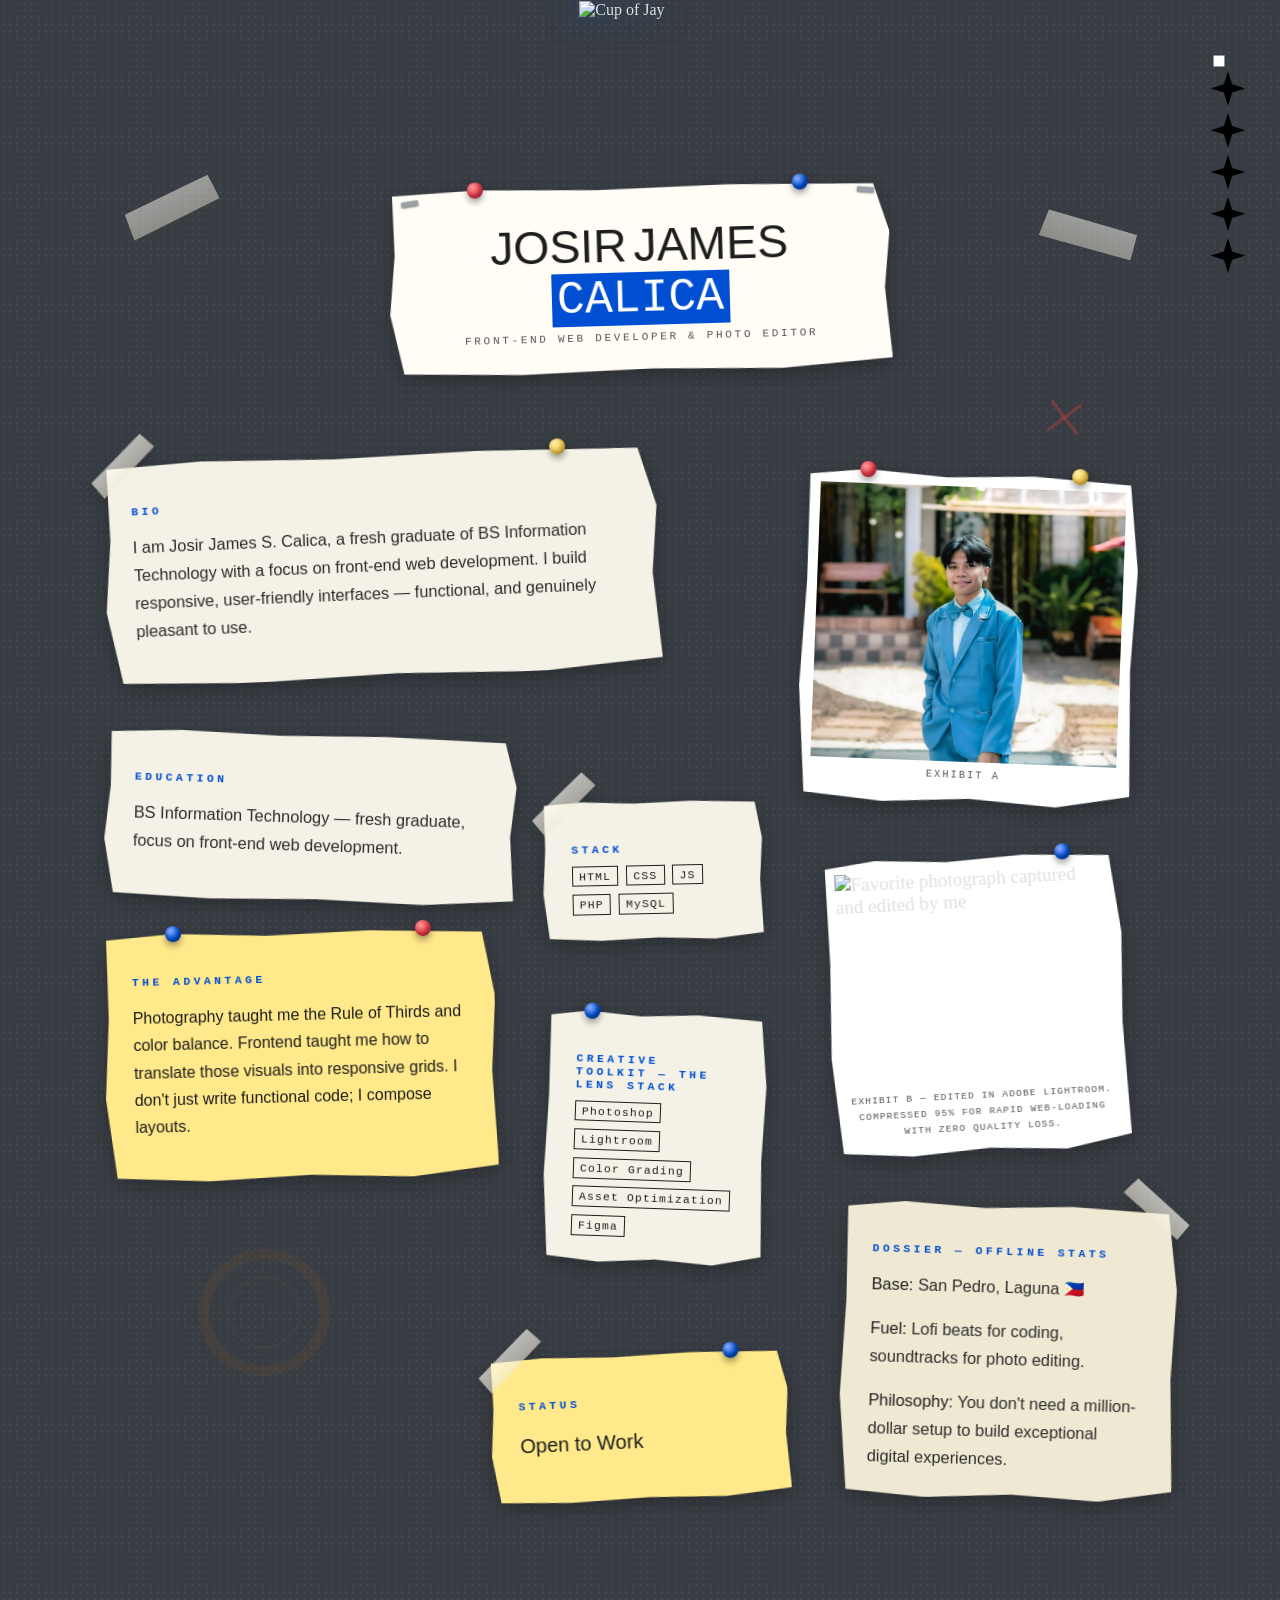
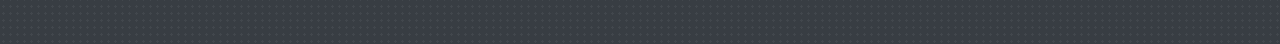
==== about.html @ cb7fe106 "Add About landing page with P44 flyer-wall design - New about.html: P44 bulletin board with torn-edg" ====
<!DOCTYPE html>
<html lang="en">
<head>
    <meta charset="UTF-8">
    <meta name="viewport" content="width=device-width, initial-scale=1.0">
    <meta name="description" content="About Josir James Calica - the developer and photo editor behind Cup of Jay">
    <title>About | Cup of Jay</title>
    <link rel="stylesheet" href="style.css">
    <link rel="stylesheet" href="about-page.css?v=37">
    <link rel="stylesheet" href="theme-toggle.css">
    <script>
        (function() {
            const theme = localStorage.getItem('theme') || 'dark-mode';
            document.documentElement.className = theme;
            // Flag JS availability so the pin-animation can hide flyers from
            // first paint (no flash of visible flyers before they animate).
            // Without JS this class is absent and flyers just show normally.
            document.documentElement.classList.add('p44-js');
        })();
    </script>
</head>

<body class="dark-mode">
    <!-- Mobile Navigation (outside hero so fixed positioning works correctly) -->
    <input type="checkbox" id="mobile-nav-toggle" class="mobile-nav__checkbox">

    <!-- Mobile nav frosted bar (shown on scroll) -->
    <div class="mobile-nav__bar"></div>
    
    <!-- Mobile Logo -->
    <div class="mobile-logo">
        <img class="logo-light" src="./logo/logo1v2.png" alt="Cup of Jay">
        <img class="logo-dark" src="./logo/logo1v1.png" alt="Cup of Jay">
    </div>

    <!-- Mobile Burger Menu -->
    <label for="mobile-nav-toggle" class="mobile-burger">
        <span></span>
        <span></span>
        <span></span>
    </label>

    <!-- Mobile Nav Backdrop -->
    <label for="mobile-nav-toggle" class="mobile-nav__backdrop"></label>

    <!-- Full-width blur strip under the scrolled navbar -->
    <div class="nav-blur-strip" aria-hidden="true"></div>

    <!-- Mobile Nav Drawer -->
    <nav class="mobile-nav__drawer" aria-label="Mobile navigation">
        <div class="mobile-nav__header">
            <img class="logo-light mobile-nav__header-logo" src="./logo/logo1v2.png" alt="Cup of Jay">
            <img class="logo-dark mobile-nav__header-logo" src="./logo/logo1v1.png" alt="Cup of Jay">
            <span class="mobile-nav__header-name">Cup of Jay</span>
        </div>
        <ul class="mobile-nav__list">
            <!-- Rendered by js/nav.js from the single PAGES source -->
        </ul>
    </nav>

    <!-- Desktop Navigation (outside hero so fixed positioning works correctly) -->
    <nav class="nav" aria-label="Main navigation">
        <!-- Logo floats above the nav, centered, out of flow -->
        <div class="nav__logo-item">
            <img class="nav__logo-image logo-light" src="./logo/logo1v2.png" alt="Cup of Jay">
            <img class="nav__logo-image logo-dark" src="./logo/logo1v1.png" alt="Cup of Jay">
        </div>
        <ul class="nav__main-list">
            <!-- Rendered by js/nav.js from the single PAGES source -->
        </ul>
    </nav>

    <!-- Theme toggle — standalone, always visible -->
    <div class="nav__toggle-item">
        <div class="theme-toggle theme-toggle--nav">
            <label class="switch" for="theme-checkbox" aria-label="Toggle theme">
                <input type="checkbox" id="theme-checkbox" class="theme-toggle__input">
                <span class="slider">
                    <span class="stars">
                        <svg class="star" viewBox="0 0 24 24"><path d="M12 0L14.59 8.41L23 11L14.59 13.59L12 22L9.41 13.59L1 11L9.41 8.41L12 0Z"/></svg>
                        <svg class="star" viewBox="0 0 24 24"><path d="M12 0L14.59 8.41L23 11L14.59 13.59L12 22L9.41 13.59L1 11L9.41 8.41L12 0Z"/></svg>
                        <svg class="star" viewBox="0 0 24 24"><path d="M12 0L14.59 8.41L23 11L14.59 13.59L12 22L9.41 13.59L1 11L9.41 8.41L12 0Z"/></svg>
                        <svg class="star" viewBox="0 0 24 24"><path d="M12 0L14.59 8.41L23 11L14.59 13.59L12 22L9.41 13.59L1 11L9.41 8.41L12 0Z"/></svg>
                        <svg class="star" viewBox="0 0 24 24"><path d="M12 0L14.59 8.41L23 11L14.59 13.59L12 22L9.41 13.59L1 11L9.41 8.41L12 0Z"/></svg>
                    </span>
                    <span class="moons-hole">
                        <span class="moon-hole"></span>
                        <span class="moon-hole"></span>
                        <span class="moon-hole"></span>
                    </span>
                    <span class="black-clouds">
                        <span class="black-cloud"></span>
                        <span class="black-cloud"></span>
                        <span class="black-cloud"></span>
                    </span>
                    <span class="clouds">
                        <span class="cloud"></span>
                        <span class="cloud"></span>
                        <span class="cloud"></span>
                        <span class="cloud"></span>
                        <span class="cloud"></span>
                        <span class="cloud"></span>
                        <span class="cloud"></span>
                    </span>
                </span>
            </label>
        </div>
    </div>

    <!-- ═══ About page — P44 "Flyer Wall": torn-edge flyers stapled at angles
         on a bulletin board wall ═══ -->
    <main class="about-page">
        <div class="about-wall">
            <!-- board decorations (behind the flyers) -->
            <span class="wall-accent coffee-ring" aria-hidden="true"></span>
            <span class="wall-accent wall-tape wall-tape--a" aria-hidden="true"></span>
            <span class="wall-accent wall-tape wall-tape--b" aria-hidden="true"></span>
            <span class="wall-accent wall-tape wall-tape--c" aria-hidden="true"></span>
            <span class="wall-accent wall-stitch wall-stitch--a" aria-hidden="true"></span>
            <span class="wall-accent wall-stitch wall-stitch--b" aria-hidden="true"></span>
            <div class="p44-flyer p44-flyer--hed">
                <span class="p44-pin p44-pin--tl" aria-hidden="true"></span>
                <span class="p44-pin p44-pin--tr p44-pin--blue" aria-hidden="true"></span>
                <span class="p44-staple p44-staple--l"></span><span class="p44-staple p44-staple--r"></span>
                <div>
                    <span class="w w1">JOSIR</span> <span class="w w2">JAMES</span> <span class="w w3">CALICA</span>
                </div>
                <div class="sub">Front-End Web Developer &amp; Photo Editor</div>
            </div>

            <div class="p44-flyer p44-flyer--bio">
                <span class="p44-tape p44-tape--tl" aria-hidden="true"></span>
                <span class="p44-pin p44-pin--tr p44-pin--yellow" aria-hidden="true"></span>
                <h4>Bio</h4>
                <p>I am Josir James S. Calica, a fresh graduate of BS Information Technology with a focus on front-end web development. I build responsive, user-friendly interfaces — functional, and genuinely pleasant to use.</p>
            </div>

            <figure class="p44-flyer p44-flyer--photo">
                <span class="p44-pin p44-pin--tl" aria-hidden="true"></span>
                <span class="p44-pin p44-pin--tr p44-pin--yellow" aria-hidden="true"></span>
                <img src="./assets/profile_photo/profile-920.jpg" alt="Pinned portrait" loading="lazy">
                <figcaption>Exhibit A</figcaption>
            </figure>

            <figure class="p44-flyer p44-flyer--photo p44-flyer--photo-b">
                <span class="p44-pin p44-pin--tr p44-pin--blue" aria-hidden="true"></span>
                <img src="https://picsum.photos/seed/exhibit-b/600/460" alt="Favorite photograph captured and edited by me" loading="lazy">
                <figcaption>Exhibit B — Edited in Adobe Lightroom. Compressed 95% for rapid web-loading with zero quality loss.</figcaption>
            </figure>

            <div class="p44-flyer p44-flyer--edu">
                <h4>Education</h4>
                <p>BS Information Technology — fresh graduate, focus on front-end web development.</p>
            </div>

            <div class="p44-flyer p44-flyer--stack">
                <span class="p44-tape p44-tape--tl" aria-hidden="true"></span>
                <h4>Stack</h4>
                <div class="tags"><span>HTML</span><span>CSS</span><span>JS</span><span>PHP</span><span>MySQL</span></div>
            </div>

            <div class="p44-flyer p44-flyer--kit">
                <span class="p44-pin p44-pin--tl p44-pin--blue" aria-hidden="true"></span>
                <h4>Creative Toolkit — The Lens Stack</h4>
                <div class="tags"><span>Photoshop</span><span>Lightroom</span><span>Color Grading</span><span>Asset Optimization</span><span>Figma</span></div>
            </div>

            <div class="p44-flyer p44-flyer--advantage">
                <span class="p44-pin p44-pin--tl p44-pin--blue" aria-hidden="true"></span>
                <span class="p44-pin p44-pin--tr" aria-hidden="true"></span>
                <h4>The Advantage</h4>
                <p>Photography taught me the Rule of Thirds and color balance. Frontend taught me how to translate those visuals into responsive grids. I don't just write functional code; I compose layouts.</p>
            </div>

            <div class="p44-flyer p44-flyer--dossier">
                <span class="p44-tape p44-tape--tr" aria-hidden="true"></span>
                <h4>Dossier — Offline Stats</h4>
                <p class="p44-dossier__row"><b>Base:</b> San Pedro, Laguna 🇵🇭</p>
                <p class="p44-dossier__row"><b>Fuel:</b> Lofi beats for coding, soundtracks for photo editing.</p>
                <p class="p44-dossier__row"><b>Philosophy:</b> You don't need a million-dollar setup to build exceptional digital experiences.</p>
            </div>

            <div class="p44-flyer p44-flyer--status">
                <span class="p44-tape p44-tape--tl" aria-hidden="true"></span>
                <span class="p44-pin p44-pin--tr p44-pin--blue" aria-hidden="true"></span>
                <h4>Status</h4>
                <p>Open to Work</p>
            </div>
        </div>
    </main>

    <script>
        // Pinned-up entrance: stamp each flyer with a stagger index and start
        // the swing-in animation shortly after load. Double-click the wall to
        // replay. Runs after the wall markup (this tag is below it).
        (function() {
            var fired = false;
            function pin() {
                if (fired) return;
                fired = true;
                var wall = document.querySelector('.about-wall');
                if (!wall) return;
                wall.querySelectorAll('.p44-flyer').forEach(function(f, i) {
                    f.style.setProperty('--pin-i', i);
                });
                wall.classList.add('pinned');
            }
            window.__replayPin = function() {
                var wall = document.querySelector('.about-wall');
                if (!wall) return;
                wall.classList.remove('pinned');
                fired = false;
                void wall.offsetWidth; // force reflow so the animation restarts
                pin();
            };
            window.addEventListener('dblclick', function(ev) {
                if (ev.target.closest('.about-wall')) window.__replayPin();
            });
            // Small beat so the empty board reads before flyers swing in.
            // Flyers are pre-hidden via html.p44-js, so there is no flash.
            setTimeout(pin, 350);
        })();
    </script>

    <script type="module" src="main.js?v=10"></script>
    <script src="lib/libgif.js"></script>
    <script src="lib/web-pet-engine.js"></script>
</body>
</html>
---- style.css ----
/* ===== FONT DEFINITIONS ===== */
html {
    overflow-x: hidden;
}
@font-face {
    font-family: 'HeroFont';
    src: url('./assets/fonts/OrchisPrima-Light.otf');
}

@font-face {
    font-family: 'NavBarFont';
    src: url('./assets/fonts/OrchisPrima-Demi.otf');
}

@font-face {
    font-family: 'CardHeaderFont';
    src: url('./assets/fonts/OrchisPrima-Bold.otf');
}

@font-face {
    font-family: 'CardBodyFont';
    src: url('./assets/fonts/OrchisPrima-Bold.otf');
}

@font-face {
    font-family: 'ProjectCardTitleFont';
    src: url('./assets/fonts/OrchisPrima-Demi.otf');
}

@font-face {
    font-family: 'ProjectCardDescriptionFont';
    src: url('./assets/fonts/OrchisPrima-Demi.otf');
}

@font-face {
    font-family: 'ProjectCardEyeBrowFont';
    src: url('./assets/fonts/OrchisPrima-Demi.otf');
}

@font-face {
    font-family: 'ProjectCardTagsFont';
    src: url('./assets/fonts/OrchisPrima-Demi.otf');
}

@font-face {
    font-family: 'Chivo Mono Semi Bold';
    font-style: normal;
    font-weight: normal;
    src: local('Chivo Mono Semi Bold'), url('./assets/fonts/ChivoMono[wght].woff') format('woff');
    }

/* ===== CORE CSS VARIABLES - SINGLE SOURCE OF TRUTH, EASY TO UPDATE ===== */
:root {
    /* Navbar variables - separated for independent customization */
    --nav-top-spacing: 0.6rem;
    --mobile-logo-top-spacing: 1.5rem; /* Mobile logo top position (separate from desktop) */
    --nav-logo-size: 8rem;
    --nav-item-gap: 3.5rem;
    --nav-font-size: 1.45rem;
    
    /* Brand colors */
    --brand-primary: #22cdda;
    --brand-primary-dark: #004fd2;
    --accent-glow: rgba(34, 205, 218, 0.6);
    
    /* Theme colors */
    --dark-bg-primary: #242424;
    --light-bg-primary: #ffffff;
    --background-secondary: #f1f1f1;
    --dark-background-secondary: #1a1a1a;
    --dark-text-primary: #e0e0e0;
    --light-text-primary: #222222;
    --border-color: #e0e0e0;
    --chip-bg: #e0e0e0;
    --chip-text: #222222;
    
    /* Spacing system */
    --spacing-xs: 0.5rem;
    --spacing-sm: 1rem;
    --spacing-md: 1.5rem;
    --spacing-lg: 2rem;
    --spacing-xl: 3rem;
    
    /* Transitions */
    --transition-normal: 0.35s ease;
    --transition-slow: 0.45s cubic-bezier(0.23, 1, 0.32, 1);

    /* Typewriter cursor color */
    --typewriter-cursor-color: rgba(255, 255, 255, 0.75);
}

/* ===== MOBILE NAVIGATION BASE STYLES ===== */
.mobile-nav__checkbox { display: none; }

/* Centered mobile logo - uses CSS variables for easy scaling, smaller dedicated size */
.mobile-logo {
    display: none;
    position: fixed;
    top: var(--mobile-logo-top-spacing);
    left: 50%;
    transform: translateX(-50%);
    z-index: 9988;
    cursor: pointer;
    width: 2.8rem;
    height: 2.8rem;
    border-radius: 50%;
    object-fit: cover;
    box-shadow: none;
    transition: all 0.3s cubic-bezier(0.4, 0, 0.2, 1);
}

/* Logo stays visible but behind drawer/backdrop when nav is open - z-index 100 ensures it's below all nav elements */
/* Only apply container shadow to mobile logo in dark mode */
body:not(.light-mode) .mobile-logo {
    box-shadow: 0 4px 20px rgba(0,0,0,0.3);
}
/* Force NO container shadow in light mode - absolute guarantee */
body.light-mode .mobile-logo {
    box-shadow: none !important;
}

.mobile-logo img {
    width: 100%;
    height: 100%;
    object-fit: cover;
    border-radius: 50%;
    filter: drop-shadow(0 2px 10px rgba(0,0,0,0.5)) drop-shadow(0 0 12px rgba(0, 79, 210, 0.55)); /* More prominent permanent glow matching desktop */
    transition: all 0.3s cubic-bezier(0.4, 0, 0.2, 1);
}

/* Mobile logo default: no glow */
.mobile-logo img {
    filter: none;
}
/* ONLY apply the permanent glow to mobile logo in dark mode */
body:not(.light-mode) .mobile-logo img {
    filter: drop-shadow(0 2px 10px rgba(0,0,0,0.5)) drop-shadow(0 0 12px rgba(0, 79, 210, 0.55)); /* More prominent permanent glow matching desktop */
}
/* Force NO glow from mobile logo in light mode - absolute guarantee */
body.light-mode .mobile-logo img {
    filter: none !important;
}


.mobile-logo:hover img {
    filter: drop-shadow(0 2px 10px rgba(0,0,0,0.5)) drop-shadow(0 0 40px rgba(0, 79, 210, 0.9)) drop-shadow(0 0 60px rgba(34, 205, 218, 0.5)); /* Enhanced animated glow that gets much bigger on hover */
    transform: scale(1.08);
}

/* ── FINAL FIXED Theme-based logo swap - matches your requirements */
/* logo-dark (dark-colored logo) → visible in DARK mode (correct per your request) */
/* logo-light (light-colored logo) → visible in LIGHT mode (correct per your request) */
/* Default (dark mode): show dark-colored logo (logo-dark) which works on dark backgrounds */
body:not(.light-mode) .logo-dark { display: block; }
body:not(.light-mode) .logo-light  { display: none; }

/* Light mode: show light-colored logo (logo-light) which works on light backgrounds */
body.light-mode .logo-light { display: block; }
body.light-mode .logo-dark  { display: none; }

/* ===== EXACT IMPLEMENTATION OF CODEPEN LJWBVO: ELASTIC BURGER MENU ===== */
.mobile-burger {
    position: fixed;
    top: calc(var(--mobile-logo-top-spacing, 1.5rem) + 0.8rem);
    left: 2rem;
    width: 1.8rem;
    height: 1.4rem;
    cursor: pointer;
    z-index: 10000;
    display: none;
    display: flex;
    align-items: center;
    justify-content: space-between;
    flex-direction: column;
    padding: 0;
}

/* Burger lines - exact codepen styling, scaled to our small size */
.mobile-burger span {
    display: block;
    width: 100%;
    height: 2.5px;
    border-radius: 3px;
    background: #e6e6e6;
    transition: all 0.4s cubic-bezier(0.77, 0.2, 0.05, 1.0); /* Codepen's smooth easing */
    transform-origin: left center; /* Critical for the codepen's signature rotation */
}

body.light-mode .mobile-burger span {
    background: #222222;
}

/* Codepen's iconic elastic X transformation - exactly from LJWBVO */
.mobile-nav__checkbox:checked ~ .mobile-burger span:first-child {
    transform: rotate(45deg);
}

.mobile-nav__checkbox:checked ~ .mobile-burger span:nth-child(2) {
    width: 0%;
    opacity: 0;
}

.mobile-nav__checkbox:checked ~ .mobile-burger span:last-child {
    transform: rotate(-45deg);
}

/* Accessibility: Respect user's reduced motion preference */
@media (prefers-reduced-motion: reduce) {
    .mobile-burger span {
        transition: none;
    }
}

/* Show burger on screens below 1050px + compact nav for tablets */
@media (max-width: 1049px) {
    .mobile-burger {
        display: flex !important;
    }
    
    /* Compact desktop nav for tablet view (768px-1049px) - still uses desktop nav but scaled down */
    .nav__main-list {
        gap: calc(var(--nav-item-gap) * 0.75); /* Reduce gap between items by 25% */
    }
    
    .nav__list-item a {
        font-size: calc(var(--nav-font-size) * 0.85); /* Scale down font size by 15% */
    }
    
    .nav__logo-image {
        width: calc(var(--nav-logo-size) * 0.85); /* Scale down logo by 15% */
        height: calc(var(--nav-logo-size) * 0.85);
    }
    
    .theme-toggle {
        transform: scale(0.85); /* Scale down theme toggle to match */
    }
}

/* ── Scroll blur strip: blurs EVERYTHING passing under the scrolled navbar ──
   Sits between page content (pets 5000, sections) and the nav chrome
   (nav 6000 / mobile bar 9980), so the whole top zone frosts over when
   scrolled — including the gaps around the navbar's rounded pill. */
.nav-blur-strip {
    position: fixed;
    top: 0;
    left: 0;
    right: 0;
    /* Matches the desktop nav's scrolled height by default */
    height: calc(var(--nav-top-spacing) + 7rem);
    backdrop-filter: blur(16px);
    -webkit-backdrop-filter: blur(16px);
    background: transparent;
    pointer-events: none;
    z-index: 5500;
    opacity: 0;
    visibility: hidden;
    transition: opacity 0.7s cubic-bezier(0.23, 1, 0.32, 1), visibility 0.7s;
}

body.nav-scrolled .nav-blur-strip {
    opacity: 1;
    visibility: visible;
}

/* Mobile: match the mobile bar's height and slot below it (9980) */
@media (max-width: 1049px) {
    .nav-blur-strip {
        height: calc(var(--mobile-logo-top-spacing) + 3.5rem + 1rem);
        z-index: 9700;
    }
}

/* ── Mobile nav frosted bar (scrolled state) ── */
.mobile-nav__bar {
    display: none;
    position: fixed;
    top: 0;
    left: 0;
    right: 0;
    height: calc(var(--mobile-logo-top-spacing) + 3.5rem + 1rem);
    background: transparent;
    backdrop-filter: none;
    -webkit-backdrop-filter: none;
    border-bottom: 1px solid transparent;
    z-index: 9980;
    pointer-events: none;
    transition: background 0.7s cubic-bezier(0.23, 1, 0.32, 1),
                border-color 0.7s cubic-bezier(0.23, 1, 0.32, 1),
                box-shadow 0.7s cubic-bezier(0.23, 1, 0.32, 1),
                border-radius 0.7s cubic-bezier(0.23, 1, 0.32, 1);
}

.mobile-nav__bar--scrolled {
    background: rgba(26, 28, 30, 0.85);
    backdrop-filter: blur(20px);
    -webkit-backdrop-filter: blur(20px);
    border-bottom-color: rgba(255, 255, 255, 0.06);
    box-shadow: 0 4px 24px rgba(0, 0, 0, 0.3);
    border-bottom-left-radius: 1.5rem;
    border-bottom-right-radius: 1.5rem;
}

body.light-mode .mobile-nav__bar--scrolled {
    background: rgba(249, 246, 238, 0.9);
    border-bottom-color: rgba(0, 0, 0, 0.06);
    box-shadow: 0 4px 24px rgba(0, 0, 0, 0.08);
}

@media (max-width: 1049px) {
    .mobile-nav__bar { display: block; }
}

@media (min-width: 1050px) {
    .mobile-nav__bar { display: none !important; }
}

/* ── Backdrop ── */
.mobile-nav__backdrop {
    display: none;
    position: fixed;
    inset: 0;
    background: rgba(0,0,0,0.5);
    z-index: 9990;
    opacity: 0;
    transition: opacity 0.35s ease;
    backdrop-filter: blur(2px);
    cursor: pointer;
}

.mobile-nav__checkbox:checked ~ .mobile-nav__backdrop {
    display: block;
    opacity: 1;
}

/* ── Slide-out drawer ── */
.mobile-nav__drawer {
    position: fixed;
    top: 0;
    left: 0;
    width: 65vw;
    max-width: 240px;
    height: 100vh;
    background: rgba(18, 18, 24, 0.92);
    backdrop-filter: blur(24px);
    -webkit-backdrop-filter: blur(24px);
    z-index: 9995;
    transform: translateX(-100%);
    transition: transform 0.45s cubic-bezier(0.23, 1, 0.32, 1);
    overflow-y: auto;
    box-shadow: 8px 0 48px rgba(0,0,0,0.6);
    border-right: 1px solid rgba(255,255,255,0.06);
    border-top-right-radius: 2rem;
    border-bottom-right-radius: 2rem;
    display: flex;
    flex-direction: column;
    padding-top: 0;
    /* Subtle brand accent at the top edge */
    background-image: linear-gradient(to bottom, rgba(0,79,210,0.08) 0%, transparent 30%);
}

.mobile-nav__checkbox:checked ~ .mobile-nav__drawer {
    transform: translateX(0);
}

/* Drawer header — logo + site name */
.mobile-nav__header {
    display: flex;
    align-items: center;
    gap: 0.75rem;
    padding: 1.6rem 1.4rem 1.2rem 3.5rem;
    border-bottom: 1px solid rgba(255,255,255,0.07);
    flex-shrink: 0;
}

.mobile-nav__header-logo {
    width: 2.8rem;
    height: 2.8rem;
    object-fit: contain;
    filter: drop-shadow(0 2px 6px rgba(0,0,0,0.4));
    flex-shrink: 0;
}

.mobile-nav__header-name {
    font-family: 'HeroFont', sans-serif;
    font-size: 1.1rem;
    color: #ffffff;
    letter-spacing: 1px;
    white-space: nowrap;
    text-shadow: 0 0 6px rgba(255,255,255,0.9), 0 0 20px rgba(255,255,255,0.5), 0 0 40px rgba(255,255,255,0.2);
}

body.light-mode .mobile-nav__header {
    border-bottom-color: rgba(0,0,0,0.1);
}

body.light-mode .mobile-nav__header-name {
    color: #222222;
    text-shadow: none;
}



/* ── Nav list ── */
.mobile-nav__list {
    list-style: none;
    padding: 1rem 0;
    margin: 0;
    flex: 1;
}

.mobile-nav__list li {
    opacity: 0;
    transform: translateX(-1.2rem);
    transition: opacity 0.35s ease, transform 0.35s cubic-bezier(0.23, 1, 0.32, 1);
}

.mobile-nav__checkbox:checked ~ .mobile-nav__drawer .mobile-nav__list li {
    opacity: 1;
    transform: translateX(0);
}

.mobile-nav__checkbox:checked ~ .mobile-nav__drawer .mobile-nav__list li:nth-child(1) { transition-delay: 0.15s; }
.mobile-nav__checkbox:checked ~ .mobile-nav__drawer .mobile-nav__list li:nth-child(2) { transition-delay: 0.20s; }
.mobile-nav__checkbox:checked ~ .mobile-nav__drawer .mobile-nav__list li:nth-child(3) { transition-delay: 0.25s; }
.mobile-nav__checkbox:checked ~ .mobile-nav__drawer .mobile-nav__list li:nth-child(4) { transition-delay: 0.30s; }
.mobile-nav__checkbox:checked ~ .mobile-nav__drawer .mobile-nav__list li:nth-child(5) { transition-delay: 0.35s; }
.mobile-nav__checkbox:checked ~ .mobile-nav__drawer .mobile-nav__list li:nth-child(6) { transition-delay: 0.40s; }

.mobile-nav__list a {
    display: flex;
    align-items: center;
    padding: 0.85rem 1.6rem;
    color: rgba(220, 220, 220, 0.8);
    text-decoration: none;
    font-family: 'NavBarFont', sans-serif;
    font-size: 1rem;
    letter-spacing: 1.5px;
    text-transform: uppercase;
    transition: color 0.25s ease, padding-left 0.25s ease,
                background 0.25s ease;
    position: relative;
    border-radius: 0.5rem;
    margin: 0.1rem 0.6rem;
}

.mobile-nav__list a::before {
    content: '';
    display: inline-block;
    width: 0;
    height: 0;
    border-top: 4px solid transparent;
    border-bottom: 4px solid transparent;
    border-left: 5px solid #22cdda;
    margin-right: 0;
    opacity: 0;
    transform: translateX(-0.5rem);
    transition: opacity 0.25s ease, transform 0.25s ease, margin-right 0.25s ease;
    flex-shrink: 0;
}

.mobile-nav__list a:hover {
    color: #ffffff;
    padding-left: 2rem;
    background: linear-gradient(90deg, rgba(0,79,210,0.15), rgba(34,205,218,0.06));
    text-shadow: none;
}

.mobile-nav__list a:hover::before {
    opacity: 1;
    transform: translateX(0);
    margin-right: 0.6rem;
}

/* Light mode */
body.light-mode .mobile-nav__drawer {
    background: rgba(232, 232, 236, 0.96);
    border-right-color: rgba(0,0,0,0.08);
}
body.light-mode .mobile-nav__list li { border-bottom-color: rgba(0,0,0,0.07); }
body.light-mode .mobile-nav__list a { color: #333333; }
body.light-mode .mobile-nav__list a::before { border-left-color: #004fd2; }
body.light-mode .mobile-nav__list a:hover {
    color: #111111;
    background: rgba(0,0,0,0.06);
    text-shadow: none;
}

/* Mobile media query - only mobile-specific elements shown, burger handled in its own section */
@media (max-width: 1049px) {
    .mobile-logo  { display: block !important; }
    /* HIDE desktop nav list to use mobile menu */
    .nav__main-list { display: none !important; }
}

@media (max-width: 1049px) and (min-width: 768px) {
    .mobile-logo {
        width: 4rem;
        height: 4rem;
        top: calc(var(--mobile-logo-top-spacing) - 0.5rem);
    }
}

@media (max-width: 1200px) and (min-width: 1050px) {
    .nav__logo-image {
        width: calc(var(--nav-logo-size) * 1.5) !important;
        height: calc(var(--nav-logo-size) * 1.5) !important;
    }
}

/* Hide on desktop */
@media (min-width: 1050px) {
    .mobile-logo,
    .mobile-burger,
    .mobile-nav__drawer,
    .mobile-nav__backdrop { display: none !important; }
}



body {
    margin: 0;
    padding: 0;
    overflow-x: hidden;
    transition: background-color 0.3s ease, color 0.3s ease;
    cursor: default;
    animation: pageFadeIn 0.5s ease forwards;
}

@keyframes pageFadeIn {
    from { opacity: 0; }
    to   { opacity: 1; }
}

/* Prevent text cursor and selection globally */
* {
    -webkit-user-select: none;
    -moz-user-select: none;
    user-select: none;
}

body.dark-mode {
    background-color: #242424;
    color: #e0e0e0;
    --background-secondary: var(--dark-background-secondary);
    --border-color: #333333;
    --chip-bg: #333333;
    --chip-text: #e0e0e0;
}

body.light-mode {
    background-color: #ffffff;
    color: #222222;
    --typewriter-cursor-color: rgba(0, 0, 0, 0.75);
}



/* ── Hero Section ── */
.hero-section {
    width: 100%;
    height: 44rem;
    overflow: hidden;
    background-color: #141414; /* Dark mode background - current color */
    border-bottom-left-radius: 2rem;
    border-bottom-right-radius: 2rem;
    position: relative;
    transition: background-color var(--transition-normal); /* Smooth theme transition */
}

/* Light mode hero background - vibrant white that pops on page */
body.light-mode .hero-section {
    background-color: #F9F6EE; /* Bright, clean white shade that pops */
    box-shadow: 0 8px 20px rgba(0, 0, 0, 0.144); /* Subtle drop shadow for depth */
}

/* ── Opposite-corner line accents (top-left + bottom-right) ──
   Diagonal cyan/blue bar clusters riding the hero's opposite corners, themed
   to the site palette: --ca-accent is the lead color, --ca-accent-2 the
   partner tone. Dark mode leads cyan; light mode leads blue (#004fd2).
   All geometry multiplies --ca-scale, which steps down responsively, so the
   clusters stay fully visible at every screen size. The hero clips overflow,
   so bars with negative offsets still land visually on the corners through
   their rotation — same composition, nothing cut off. */
:root {
    --ca-accent: var(--brand-primary);       /* cyan */
    --ca-accent-2: rgba(34, 205, 218, 0.45); /* cyan, softened */
    --ca-scale: 1;
}

body.light-mode {
    --ca-accent: var(--brand-primary-dark);      /* blue */
    --ca-accent-2: rgba(0, 79, 210, 0.45);       /* blue, softened */
}

.corner-accent {
    position: absolute;
    inset: 0;
    pointer-events: none;
    z-index: 1;
}

.ca-bar {
    position: absolute;
    border-radius: 100px;
}

/* +38° around the corner-adjacent end swings each bar INTO the hero;
   the mirror of the original top-right/bottom-left composition. */
.ca-tl { transform: rotate(38deg) scale(var(--ca-scale)); transform-origin: top left; }
.ca-br { transform: rotate(38deg) scale(var(--ca-scale)); transform-origin: bottom right; }

.ca-dot {
    position: absolute;
    border-radius: 50%;
    scale: var(--ca-scale);
}

/* Responsiveness: shrink the clusters as the viewport narrows so they never
   collide with content or crowd the rounded hero corners. */
@media (max-width: 900px)  { :root { --ca-scale: 0.78; } }
@media (max-width: 640px)  { :root { --ca-scale: 0.6; } }
@media (max-width: 420px)  { :root { --ca-scale: 0.48; } }

.hero-image {
    position: absolute;
    bottom: 0;
    left: -15rem;
    right: auto;
    width: 76rem;
    max-width: 80vw;
    height: auto;
    object-fit: contain;
    pointer-events: auto;
    user-select: none;
    -webkit-user-select: none;
    filter: drop-shadow(0 8px 32px rgba(0,0,0,0.5));
    cursor: pointer;
    transform-style: preserve-3d;
    will-change: transform;
    transition: transform 0.1s ease-out, filter 0.4s ease;
}

/* Base dark mode glow */
body:not(.light-mode) .hero-image {
    filter: drop-shadow(0 8px 14px rgba(0,0,0,0.8))
            drop-shadow(0 0 1px rgba(255, 255, 255, 0.9))
            drop-shadow(0 0 2px rgba(255, 255, 255, 0.5));
}

body.light-mode .hero-image {
    filter: drop-shadow(0 12px 40px rgba(0, 0, 0, 0.15)) drop-shadow(0 4px 16px rgba(0, 0, 0, 0.555));
}

/* Reset tilt smoothly when mouse leaves */
.hero-image.tilt-reset {
    /* JS (rAF easing in js/tilt.js) owns the transform; this only fades the glow */
    transition: filter 0.4s ease;
}

.hero-text-container {
    display: flex;
    flex-direction: column;
    align-items: center;
    gap: 3.5rem;
    transform: translateX(15rem);
}

.hero-title {
    padding-top: 19rem;
    user-select: none;
    -webkit-user-select: none;
    -moz-user-select: none;
    -ms-user-select: none;
    margin: 0 auto;
    width: 100%;
    display: flex;
    flex-direction: column;
    align-items: center;
}



body.dark-mode h1 {
    text-shadow: 0 0 5px rgba(255, 255, 255, 0.8),
                 0 0 15px rgba(255, 255, 255, 0.5);
}

h1 {
    font-family: 'Chivo Mono Semi Bold', sans-serif;
    color: #e8e8e8;
    font-size: 4rem;
    letter-spacing: 1.5px;
    text-shadow: 0 2px 24px rgba(0, 0, 0, 0.5);
    margin: 0 auto;
    letter-spacing: .15em;
}

@property --hero-console-shadow-color {
    syntax: '<color>';
    inherits: true;
    initial-value: #ff9e9e;
}

.hero-console {
    --hero-console-shadow-color: #ff9e9e;
    position: relative;
    display: block;
    width: fit-content;
    max-width: 90vw;
    margin: 0 auto;
    color: #e8e8e8;
    line-height: 1.15;
    text-align: center;
    text-transform: uppercase;
    letter-spacing: 1px;
    font-weight: 700;
    text-shadow: none;
}

body.dark-mode .hero-console,
body.light-mode .hero-console {
    text-shadow: none;
}

body.light-mode .hero-console {
    --hero-console-shadow-color: #000000;
    color: #000000;
}

body.light-mode .hero-console__row--sharp {
    color: #000000;
}

body.light-mode .hero-console__row--glow {
    display: none;
}

.hero-console__row {
    display: flex;
    align-items: baseline;
    justify-content: center;
    flex-wrap: wrap;
}

.hero-console__row--sharp {
    position: relative;
    z-index: 2;
    transition: color 1s ease-in-out;
}

.hero-console__row--glow {
    position: absolute;
    inset: 0;
    z-index: 1;
    color: var(--hero-console-shadow-color);
    pointer-events: none;
    transition: color 1s ease-in-out;
    animation: hero-console-pulse 6s ease-in-out infinite;
}

.hero-console__row--tight {
    filter: blur(6px);
    opacity: 0.9;
}

.hero-console__row--wide {
    filter: blur(24px);
    opacity: 0.75;
}

.hero-console__row--wider {
    filter: blur(48px);
    opacity: 0.6;
}

.hero-console__underscore {
    display: inline-block;
    position: relative;
    top: -0.05em;
    left: 6px;
}

.hero-console__underscore--hidden {
    opacity: 0;
}

@keyframes hero-console-pulse {
    0%, 100% { opacity: 0.55; }
    50% { opacity: 1; }
}

@media (prefers-reduced-motion: reduce) {
    .hero-console__row--glow {
        animation: none;
    }
}


@media (max-width: 1450px) {
    .hero-text-container {
        transform: translateX(0);
    }

    .hero-title {
        padding-top: 19rem;
    }

    h1 {
        margin: 0;
        width: fit-content;
    }
}



@media (max-width: 767px) {
    .hero-title {
        gap: 1.5rem;
    }

    h1 { 
        font-size: 2.4rem;
        text-shadow: 0 2px 16px rgba(0, 0, 0, 0.7), 0 0 30px rgba(0, 0, 0, 0.5);
    }

}

@media (max-width: 479px) {
    h1 { 
        font-size: 1.8rem;
        text-shadow: 0 2px 12px rgba(0, 0, 0, 0.8), 0 0 20px rgba(0, 0, 0, 0.6);
    }

}

@media (max-width: 359px) {
    h1 { 
        font-size: 1.4rem;
        text-shadow: 0 1px 8px rgba(0, 0, 0, 0.8), 0 0 15px rgba(0, 0, 0, 0.6);
    }

}

/* ── Hero Subtitle ── */
.hero-subtitle {
    display: flex;
    flex-direction: column;
    align-items: center;
    font-family: 'NavBarFont', sans-serif;
    font-size: 1.25rem;
    color: rgba(214, 214, 214, 0.6);
    letter-spacing: 3px;
    text-transform: uppercase;
    opacity: 0;
    transform: translateY(0.8rem);
    animation: heroFadeIn 0.7s ease 0.5s forwards;
    text-align: center;
}

/* Row housing the hairline accents and the rolling word */
.hero-subtitle__machine {
    position: relative;
    display: inline-flex;
    align-items: center;
    gap: 1.1em;
}

/* Asymmetric double-line technical brackets — top-left and bottom-right,
   nested strokes like an engineering drawing */
.hero-subtitle__lamp {
    width: 0.85em;
    height: 0.85em;
    flex-shrink: 0;
    filter:
        drop-shadow(0 0 4px rgba(34, 205, 218, 0.8))
        drop-shadow(0 0 10px rgba(34, 205, 218, 0.4));
}

.hero-subtitle__lamp:first-of-type {
    align-self: flex-start;
    margin-top: -0.32em; /* Reach above the line for a true top-left corner */
    border-top: 2px solid #22cdda;
    border-left: 2px solid #22cdda;
    box-shadow:
        -6px -6px 0 -2.5px rgba(34, 205, 218, 0.75),
        inset 6px 6px 0 -3.1px rgba(34, 205, 218, 0.75);
}

.hero-subtitle__lamp:last-of-type {
    align-self: flex-end;
    margin-bottom: -0.32em; /* Reach below the line for a true bottom-right corner */
    border-bottom: 2px solid #22cdda;
    border-right: 2px solid #22cdda;
    box-shadow:
        6px 6px 0 -2.5px rgba(34, 205, 218, 0.75),
        inset -6px -6px 0 -3.1px rgba(34, 205, 218, 0.75);
}

/* Reveal window for the rolling word.
   The glow is applied as a drop-shadow filter on this element (not text-shadow
   on the text alone) because filters render outside the element's own
   overflow clipping — the glow escapes the 1.2em roll window and blooms
   around the letters instead of being cut off. */
.hero-subtitle__window {
    display: block;
    height: 1.2em;
    overflow: hidden;
    filter:
        drop-shadow(0 0 4px rgba(255, 255, 255, 0.55))
        drop-shadow(0 0 12px rgba(255, 255, 255, 0.35))
        drop-shadow(0 0 28px rgba(255, 255, 255, 0.2));
}

.odometer-container {
    display: inline-block;
    animation: roll 10s 1.2s infinite;
    will-change: transform;
}

.odometer-item {
    display: block;
    line-height: 1.2em; /* Match hero-subtitle height */
    letter-spacing: 0.22em;
    margin-right: -0.22em; /* Recenter — trailing letter-spacing gap */
    color: #f5f5f5;
    text-shadow: none; /* Glow comes from the window's drop-shadow filter (text-shadow would clip into a box) */
}

/* Supporting tagline beneath the rolling word */
.hero-subtitle__tagline {
    display: block;
    margin-top: 3.5rem; /* Clear the bottom bracket, which hangs below the roll line */
    margin-right: -0.34em; /* Recenter — trailing letter-spacing gap */
    font-size: 0.62em;
    letter-spacing: 0.34em;
    color: rgba(235, 240, 245, 0.9);
    text-shadow: 0 0 10px rgba(235, 240, 245, 0.25);
    opacity: 0;
    transform: translateY(0.4rem);
    animation: heroFadeIn 0.8s ease 0.95s forwards;
}

@media (prefers-reduced-motion: reduce) {
    .hero-subtitle__tagline {
        animation: none;
        opacity: 1;
        transform: none;
    }
}

body.light-mode .odometer-item {
    color: #000000;
    text-shadow: none;
}

body.light-mode .hero-subtitle__window {
    filter: none;
}

/* Light mode: deeper blue brackets on the cream background */
body.light-mode .hero-subtitle__lamp:first-of-type {
    border-color: #004fd2;
    box-shadow:
        -6px -6px 0 -2.5px rgba(0, 79, 210, 0.6),
        inset 6px 6px 0 -3.1px rgba(0, 79, 210, 0.6);
    filter: drop-shadow(0 0 3px rgba(0, 79, 210, 0.5));
}

body.light-mode .hero-subtitle__lamp:last-of-type {
    border-color: #004fd2;
    box-shadow:
        6px 6px 0 -2.5px rgba(0, 79, 210, 0.6),
        inset -6px -6px 0 -3.1px rgba(0, 79, 210, 0.6);
    filter: drop-shadow(0 0 3px rgba(0, 79, 210, 0.5));
}

body.light-mode .hero-subtitle__tagline {
    color: rgba(20, 20, 20, 0.8);
    text-shadow: none;
}

@keyframes roll {
    0%, 10% {
        transform: translateY(0);
    }
    20%, 30% {
        transform: translateY(-1.2em); /* Move up by one item height */
    }
    40%, 50% {
        transform: translateY(-2.4em); /* Move up by two item heights */
    }
    60%, 70% {
        transform: translateY(-3.6em); /* Move up by three item heights */
    }
    80%, 100% {
        transform: translateY(0); /* Loop back to the start */
    }
}

@media (max-width: 767px) {
    .hero-subtitle { font-size: 0.85rem; }
    .hero-subtitle__lamp { border-width: 1.5px; }
}

@media (max-width: 479px) {
    .hero-subtitle { font-size: 0.75rem; }
    .hero-subtitle__lamp {
        border-width: 1.5px;
        box-shadow: none; /* Secondary stroke off at small sizes */
    }
}

@media (max-width: 359px) {
    .hero-subtitle { font-size: 0.65rem; }
}

body.light-mode .hero-subtitle {
    color: rgba(34, 34, 34, 0.6);
}

/* Section Separator */
.section-separator {
    height: 1px;
    border: 0;
    background-image: linear-gradient(to right, rgba(0, 0, 0, 0), rgba(255, 255, 255, 0.2), rgba(0, 0, 0, 0));
    margin: 6rem 0;
}

body.light-mode .section-separator {
    background-image: linear-gradient(to right, rgba(0, 0, 0, 0), rgba(0, 0, 0, 0.16), rgba(0, 0, 0, 0));
}

/* ── Hero Scroll Indicator ── */
.hero-scroll {
    position: absolute;
    bottom: 2.5rem;
    left: 50%;
    transform: translateX(-50%);
    display: flex;
    flex-direction: column;
    align-items: center;
    gap: 0.4rem;
    opacity: 0;
    animation: heroFadeIn 0.8s ease 1s forwards;
    pointer-events: none;
    z-index: 10;
}

.hero-scroll__text {
    font-family: 'NavBarFont', sans-serif;
    font-size: 0.6rem;
    letter-spacing: 3px;
    text-transform: uppercase;
    color: rgba(214, 214, 214, 0.45);
}

/* Replace mouse with a minimal animated line + chevron */
.hero-scroll__mouse {
    width: 1.5px;
    height: 2.2rem;
    background: linear-gradient(to bottom, transparent, rgba(214, 214, 214, 0.5));
    border: none;
    border-radius: 0;
    position: relative;
    animation: scrollLine 1.8s ease-in-out infinite;
}

.hero-scroll__wheel {
    display: none;
}

@keyframes scrollLine {
    0%   { transform: scaleY(0); transform-origin: top; opacity: 0; }
    40%  { transform: scaleY(1); transform-origin: top; opacity: 1; }
    80%  { transform: scaleY(1); transform-origin: bottom; opacity: 1; }
    100% { transform: scaleY(0); transform-origin: bottom; opacity: 0; }
}

@keyframes heroFadeIn {
    to { opacity: 1; transform: translateY(0); }
}

@media (max-width: 767px) {
    .hero-scroll { bottom: 1.5rem; }
    .hero-scroll__mouse { height: 1.8rem; }
    .hero-scroll__text { font-size: 0.55rem; letter-spacing: 2px; }
}

@media (max-width: 479px) {
    .hero-scroll { bottom: 1rem; }
    .hero-scroll__mouse { height: 1.5rem; }
    .hero-scroll__text { font-size: 0.5rem; }
}

body.light-mode .hero-scroll__text {
    color: rgba(34, 34, 34, 0.4);
}

body.light-mode .hero-scroll__mouse {
    background: linear-gradient(to bottom, transparent, rgba(34, 34, 34, 0.35));
}

body.light-mode h1 {
    color: #1a1a2e;
    text-shadow: 0 2px 16px rgba(0, 0, 0, 0.08);
}

@media (max-width: 767px) {
    body.light-mode h1 {
        text-shadow: none;
    }
}

@media (max-width: 479px) {
    body.light-mode h1 {
        text-shadow: none;
    }
}

/* ── FLOATING NAVBAR: Items free-floating above hero ── */
/* Uses the single source of truth variables from the root declaration at the top of the file */

.nav {
    position: fixed;
    width: 100%;
    top: var(--nav-top-spacing);
    left: 0;
    /* Above the pets (5000) so they blur behind the frosted scrolled bar,
       below the burger (10000) and drawer/backdrop (9990/9995). */
    z-index: 6000;
    pointer-events: auto;
    background: transparent;
    border: none;
    box-shadow: none;
    backdrop-filter: none;
    -webkit-backdrop-filter: none;
    display: flex;
    align-items: center;
    justify-content: center;
    padding: 0;
    height: 6.5rem;
    transition: background 0.7s cubic-bezier(0.23, 1, 0.32, 1),
                box-shadow 0.7s cubic-bezier(0.23, 1, 0.32, 1),
                border-color 0.7s cubic-bezier(0.23, 1, 0.32, 1),
                border-radius 0.7s cubic-bezier(0.23, 1, 0.32, 1),
                height 0.7s cubic-bezier(0.23, 1, 0.32, 1),
                padding-top 0.7s cubic-bezier(0.23, 1, 0.32, 1),
                top 0.7s cubic-bezier(0.23, 1, 0.32, 1);
}

/* Scrolled state — frosted bar, content scrolls behind it */
.nav--scrolled {
    top: 0;
    background: rgba(26, 28, 30, 0.85);
    backdrop-filter: blur(20px);
    -webkit-backdrop-filter: blur(20px);
    border-bottom: 1px solid rgba(255, 255, 255, 0.06);
    box-shadow: 0 4px 24px rgba(0, 0, 0, 0.3);
    padding-top: var(--nav-top-spacing);
    height: calc(var(--nav-top-spacing) + 7rem);
    border-bottom-left-radius: 1.5rem;
    border-bottom-right-radius: 1.5rem;
}

body.light-mode .nav--scrolled {
    background: rgba(249, 246, 238, 0.9);
    border-bottom-color: rgba(0, 0, 0, 0.06);
    box-shadow: 0 4px 24px rgba(0, 0, 0, 0.08);
}

.nav--scrolled .nav__main-list {
    background: transparent;
    border-color: transparent;
    box-shadow: none;
    backdrop-filter: none;
}

body.light-mode .nav--scrolled .nav__main-list {
    background: transparent;
    border-color: transparent;
    box-shadow: none;
}

/* Hide desktop nav on mobile - preserved original behavior */
@media (max-width: 767px) {
    .nav {
        display: none !important;
    }
    .nav__logo-item {
        display: none !important;
    }
}

/* Hide desktop nav logo in tablet range where mobile logo is shown */
@media (max-width: 1049px) {
    .nav__logo-item {
        display: none !important;
    }
    /* Keep desktop nav hidden on scroll in mobile/tablet range */
    .nav--scrolled {
        background: transparent !important;
        backdrop-filter: none !important;
        -webkit-backdrop-filter: none !important;
        box-shadow: none !important;
        border-bottom-color: transparent !important;
        top: var(--nav-top-spacing) !important;
        height: auto !important;
        padding-top: 0 !important;
    }
}

/* NEW: Single main list for ALL items (including logo) */
.nav__main-list {
    display: flex;
    align-items: center;
    list-style: none;
    margin: 0;
    padding: 0 1.5rem;
    gap: var(--nav-item-gap);
    width: 70rem;
    justify-content: center;
    height: 5rem;
    border-radius: 5rem;
    transition: background 0.4s cubic-bezier(0.23, 1, 0.32, 1),
                box-shadow 0.4s cubic-bezier(0.23, 1, 0.32, 1),
                border-color 0.4s cubic-bezier(0.23, 1, 0.32, 1);
    border: 1px solid transparent;
}

/* Invisible spacer in the center so the logo has room to float over */
.nav__main-list::after {
    content: "";
    display: block;
    width: calc(var(--nav-logo-size) * 1.1);
    height: 1px;
    order: 4;
    flex-shrink: 0;
}

.nav__main-list .nav__list-item:nth-child(1) { order: 1; }
.nav__main-list .nav__list-item:nth-child(2) { order: 2; }
.nav__main-list .nav__list-item:nth-child(3) { order: 3; }
.nav__main-list .nav__list-item:nth-child(4) { order: 5; }
.nav__main-list .nav__list-item:nth-child(5) { order: 6; }
.nav__main-list .nav__list-item:nth-child(6) { order: 7; }

/* Logo floats above center — circle background is a continuous extension of the pill */
.nav__logo-item {
    position: absolute;
    left: 50%;
    transform: translateX(-50%);
    display: flex;
    align-items: center;
    justify-content: center;
    pointer-events: auto;
    z-index: 1001;
    width: var(--nav-logo-size);
    height: var(--nav-logo-size);
    border-radius: 50%;
    /* Invisible by default — matches pill only when scrolled */
    background: transparent;
    border: 1px solid transparent;
    transition: background 0.4s cubic-bezier(0.23, 1, 0.32, 1),
                border-color 0.4s cubic-bezier(0.23, 1, 0.32, 1),
                box-shadow 0.4s cubic-bezier(0.23, 1, 0.32, 1);
}


.nav__toggle-item {
    display: flex;
    align-items: center;
    justify-content: center;
    position: fixed;
    right: 2rem;
    top: calc(var(--nav-top-spacing) + 6.5rem / 2 - 1rem);
    z-index: 9988;
}

@media (max-width: 1049px) {
    .nav__toggle-item {
        top: calc(var(--mobile-logo-top-spacing) + 3.5rem / 2 - 1rem);
        right: 2rem;
        transform: scale(0.8);
        transform-origin: center right;
    }
}

@media (max-width: 500px) {
    .nav__toggle-item {
        transform: scale(0.95);
        transform-origin: center right;
    }
}

/* Direct logo styling on the img tag itself - perfect square for circular PNG */
.nav__logo-image {
    width: var(--nav-logo-size);       /* Exact square dimensions: width = height */
    height: var(--nav-logo-size);      /* 20rem × 20rem = perfect square for your circular PNG */
    object-fit: contain;               /* Maintains aspect ratio, fits perfectly inside the square */
    display: block;
    margin: 0 auto;                    /* Centers it perfectly in its list item */
    user-select: none;
    transition: all 0.4s cubic-bezier(0.23, 1, 0.32, 1);        /* Smooth transition for hover effects */
    filter: none; /* Default: no glow - only apply glow when NOT in light mode */
}

/* ONLY apply the permanent glow in dark mode (when NOT in light mode) */
body:not(.light-mode) .nav__logo-image {
    filter: drop-shadow(0 0 15px rgba(0, 79, 210, 0.6));
}

/* Force NO glow in light mode - absolute guarantee */
body.light-mode .nav__logo-image {
    filter: none !important;
}

/* Logo hover effect applied directly to the transparent PNG - enhanced animated glow for dark mode */
body:not(.light-mode) .nav__logo-image:hover {
    filter: drop-shadow(0 0 40px rgba(0, 79, 210, 0.9)) drop-shadow(0 0 60px rgba(34, 205, 218, 0.5)); /* Much bigger, brighter animated glow on hover */
    transform: scale(1.08);
}

/* Light mode hover effect - still maintains scaling without glow */
body.light-mode .nav__logo-image:hover {
    transform: scale(1.08);
}

/* FIXED: Correct theme logo visibility - matches your requirements */
/* logo-dark (dark-colored logo) → visible in DARK mode */
/* logo-light (light-colored logo) → visible in LIGHT mode */
/* So by default (dark mode, body.dark-mode), we show logo-dark (dark logo on dark bg) */
body:not(.light-mode) .logo-dark { display: block; }
body:not(.light-mode) .logo-light { display: none; }

/* In light mode (body.light-mode), we show logo-light (light logo on light bg) */
body.light-mode .logo-light { display: block; }
body.light-mode .logo-dark { display: none; }



/* Text colors preserved for floating items */
body.light-mode .nav__list-item a {
    color: #222222;
}

body.dark-mode .nav__list-item a {
    color: #e6e6e6;
}

/* Preserved link hover effects */
.nav__list-item a {
    font-family: 'NavBarFont', sans-serif;
    font-size: var(--nav-font-size);
    text-decoration: none;
    position: relative;
    display: inline-block;
    transition: all 0.3s ease;
    white-space: nowrap;
}

.nav__list-item a::after {
    content: '';
    position: absolute;
    bottom: -5px;
    left: 0;
    width: 0;
    height: 3px;
    background: #22cdda;
    transition: width 0.3s ease;
    border-radius: 2px;
}

/* Preserved original hover effects! - Enhanced with the same glow effect from burger drawer */
.nav__list-item a:hover {
    transform: translateY(-5px);
    text-shadow: 0 0 6px rgba(255,255,255,0.9), 0 0 18px rgba(255,255,255,0.4), 0 0 12px rgba(34, 205, 218, 0.6);
}

/* Ensure hover effects work consistently in light mode */
body.light-mode .nav__list-item a {
    color: var(--light-text-primary);
    transition: color 0.3s ease, transform 0.3s ease;
}

body.light-mode .nav__list-item a:hover {
    color: var(--brand-primary);
    transform: translateY(-2px);
}

.nav__list-item a:hover::after {
    width: 100%;
}

/* ══════════════════════════════════════════
   RESPONSIVE BREAKPOINTS - MODERN SCALABLE SYSTEM
   Maintains desktop (1200px+) theme while creating fluid,
   modern intermediate breakpoints for all devices
   ══════════════════════════════════════════ */

/* 0. Layout Switch Point (<=1450px) - Hero image moves BELOW title */
/* Desktop (>1450px): maintains your ORIGINAL side-by-side layout */
@media (max-width: 1450px) and (min-width: 768px) {
    .hero-section {
        height: auto;
        padding-bottom: 0;
        overflow: hidden;
        /* Hero section ends exactly at the bottom of the hero image */
        position: relative;
    }
    .hero-title {
        margin-right: auto !important;
        margin-left: auto !important;
        padding-top: 17rem;
        text-align: center;
        width: 100%;
    }
    .hero-image {
        position: relative;
        display: block;
        margin: 4rem auto 0;
        left: auto !important;
        width: 68rem;
        max-width: 92vw;
        bottom: 0;
        pointer-events: auto; /* Ensure hover works in this breakpoint */
        cursor: pointer;
    }
    /* Navigation scaled proportionally for this layout */
    .nav__logo-image {
        width: calc(var(--nav-logo-size) * 0.95);
        height: calc(var(--nav-logo-size) * 0.95);
    }
    .nav__list {
        top: calc(3.5rem * 0.95);
        height: calc(4rem * 0.95);
        backdrop-filter: none;
        -webkit-backdrop-filter: none;
        background: transparent !important; /* Remove solid background */
    }
    body.light-mode .nav__list {
        background: transparent !important; /* No background in light mode either */
    }
    /* Ensure light mode still has no filter in this breakpoint */
    body.light-mode .nav__logo-image {
        filter: none !important;
    }
    .nav__list-item a { font-size: calc(1.3rem * 0.95); }
    .theme-toggle {
        transform: scale(0.95);
    }
}

/* Further refinement for <=1200px - maintain the stacked layout + bring nav items closer to logo */
@media (max-width: 1200px) and (min-width: 768px) {
    .hero-section {
        padding-bottom: 0;
        overflow: hidden;
    }
    .hero-title {
        padding-top: 16rem;
    }
    .hero-image {
        margin-top: 3.5rem;
        width: 62rem;
        max-width: 90vw;
        position: relative;
        bottom: 0;
    }
    /* Bring nav items closer to the logo for 1200px and below */
    .nav__main-list {
        gap: calc(var(--nav-item-gap) * 0.65); /* 35% smaller gap than desktop */
    }
    .nav__list-item a {
        font-size: calc(var(--nav-font-size) * 0.9); /* 10% smaller font */
    }
    .nav__logo-image {
        width: calc(var(--nav-logo-size) * 0.78); /* 22% smaller logo - more compact */
        height: calc(var(--nav-logo-size) * 0.78);
    }
    /* Ensure light mode still has no filter in this breakpoint */
    body.light-mode .nav__logo-image {
        filter: none !important;
    }
    .nav__list {
        top: calc(3.5rem * 0.9);
        height: calc(4rem * 0.9);
    }
}

/* Clean, consolidated responsive breakpoints */
@media (max-width: 950px) and (min-width: 768px) {
    .hero-section {
        padding-bottom: 0;
        overflow: hidden;
        min-height: auto;
    }
    .hero-title {
        padding-top: 13rem;
    }
    h1 { 
        font-size: clamp(2.8rem, 8vw, 3.4rem);
    }
    .hero-subtitle {
        font-size: clamp(0.85rem, 2.5vw, 1rem);
    }
    .hero-image {
        margin-top: 2.5rem;
        width: clamp(38rem, 85vw, 55rem);
        max-width: 85vw;
        position: relative;
        bottom: 0;
        pointer-events: auto; /* Preserve hover functionality in this breakpoint */
        cursor: pointer; /* Maintain interactive cursor */
    }
    .nav__logo-image {
        width: clamp(5.5rem, 10vw, 6.29rem);
        height: clamp(5.5rem, 10vw, 6.29rem);
    }
    .nav__list-item a { 
        font-size: clamp(1rem, 2.5vw, 1.1rem); 
    }
    .theme-toggle {
        transform: scale(clamp(0.8, 0.15vw, 0.88));
    }
    .hero-scroll {
        bottom: 1.5rem;
    }
}

@media (max-width: 767px) {
    .hero-section {
        height: auto;
        padding-bottom: 0;
        overflow: hidden;
        position: relative;
        border-bottom-left-radius: 1.25rem;
        border-bottom-right-radius: 1.25rem;
        min-height: auto;
    }
    .hero-title {
        margin-right: auto;
        margin-left: auto;
        padding-top: 11rem;
        text-align: center;
        width: 100%;
        padding-bottom: 0;
    }
    h1 { 
        font-size: clamp(2rem, 7vw, 2.25rem);
        text-align: center;
        margin: 0 auto;
    }
    .hero-subtitle {
        font-size: clamp(0.75rem, 2.2vw, 0.9rem);
        margin-top: 0.5rem;
    }
    .hero-image {
        position: relative;
        display: block;
        margin: 2rem auto 0;
        left: auto;
        right: auto;
        width: clamp(22rem, 85vw, 35rem);
        max-width: 85vw;
        transform: none;
        bottom: 0;
        float: none;
    }
    .nav__logo-image {
        width: clamp(4.5rem, 12vw, 5.5rem);
        height: clamp(4.5rem, 12vw, 5.5rem);
    }
    .hero-scroll {
        bottom: 1.2rem;
    }
}

@media (max-width: 479px) {
    .hero-section {
        height: auto;
        padding-bottom: 0;
        overflow: hidden;
    }
    .hero-title {
        padding-top: 9rem;
        text-align: center;
    }
    h1 {
        font-size: clamp(1.8rem, 6vw, 2rem);
    }
    .hero-image {
        margin-top: 1.5rem;
        width: clamp(18rem, 80vw, 25rem);
        max-width: 80vw;
    }
    .nav__logo-image {
        width: clamp(4rem, 11vw, 4.5rem);
        height: clamp(4rem, 11vw, 4.5rem);
    }
}
@media (max-width: 359px) {
    .hero-title {
        padding-top: 6rem;
    }
    .hero-image {
        margin-top: 1.2rem;
        width: clamp(14rem, 75vw, 18rem);
        max-width: 75vw;
    }
    h1 {
        font-size: 1.7rem;
    }
}

/* ===== FEATURES WORKS SECTION & CAROUSEL STYLES ===== */
.features-projects {
    padding: 7rem var(--spacing-md);
    background: var(--dark-bg-primary);
    transition: background var(--transition-normal);
    --carousel-fade: #242424;
    position: relative;
}

body.light-mode .features-projects {
    background: var(--light-bg-primary);
    --carousel-fade: #ffffff;
}

.features-projects__container {
    max-width: 1400px;
    margin: 0 auto;
    position: relative;
}

/* ── Side accents: dot columns flanking the spotlight ──
   Vertical dot-matrix strips flanking the deck, fading at the
   top and bottom, each anchored by one bright beacon dot. The layer spans the
   whole section (not the 1400px container) so the strips can be pushed out
   into the page flank, and they are positioned off the CENTER — so the gap to
   the 1100px-wide stage stays constant at every screen size and they never
   drift as the window grows.
   Cyan in dark mode, blue (#004fd2) in light mode, matching the site accents. */
.fp-dots-accent {
    position: absolute;
    inset: 0;
    pointer-events: none;
    z-index: 0;
}

/* The layer is the SECTION box (7rem vertical padding included), so the strips
   are inset by that padding plus 10% of the container box to keep the exact
   vertical span they had when they lived inside .features-projects__container. */
.fp-dot-col {
    position: absolute;
    top: calc(7rem + (100% - 14rem) * 0.1);
    bottom: calc(7rem + (100% - 14rem) * 0.1);
    width: 28px;
    background-image: radial-gradient(circle, rgba(34, 205, 218, 0.42) 2.2px, transparent 3.4px);
    background-size: 14px 14px;
    -webkit-mask-image: linear-gradient(180deg, transparent, #000 28%, #000 72%, transparent);
    mask-image: linear-gradient(180deg, transparent, #000 28%, #000 72%, transparent);
}

/* 50% - 748px lands the strip 48px OUTSIDE the 1400px container's edge, ~146px
   clear of the stage — the strips read as sitting in the page flank rather than
   hugging the layout. The max(0px, ...) floor is the section's own edge, so on
   narrower desktops they simply stop there instead of causing overflow. */
.fp-dot-col--l { left: max(0px, calc(50% - 748px)); }
.fp-dot-col--r { right: max(0px, calc(50% - 748px)); }

.fp-dot-beacon {
    position: absolute;
    width: 10px;
    height: 10px;
    border-radius: 50%;
    background: var(--brand-primary);
    box-shadow: 0 0 14px rgba(34, 205, 218, 0.6);
}

/* 9px = (28px column - 10px dot) / 2, so the beacon stays centered in its
   strip whether the strips are pushed out or sitting on the floor. */
.fp-dot-beacon--l { left: max(9px, calc(50% - 739px)); top: 32%; }
.fp-dot-beacon--r { right: max(9px, calc(50% - 739px)); bottom: 32%; }

body.light-mode .fp-dot-col {
    background-image: radial-gradient(circle, rgba(0, 79, 210, 0.42) 2.2px, transparent 3.4px);
}

body.light-mode .fp-dot-beacon {
    background: var(--brand-primary-dark);
    box-shadow: 0 0 14px rgba(0, 79, 210, 0.5);
}

/* Below this width the columns would start sitting on the deck, so they step
   aside instead of crowding it (same rule-of-thumb as the socials rails). */
@media (max-width: 1200px) {
    .fp-dots-accent { display: none; }
}

.features-projects__title {
    font-family: 'NavBarFont', sans-serif;
    font-size: clamp(2rem, 5vw, 3rem);
    text-align: center;
    margin-bottom: var(--spacing-xl);
    color: var(--dark-text-primary);
    transition: color var(--transition-normal);
    position: relative;
    display: inline-block;
    left: 50%;
    transform: translateX(-50%);
    letter-spacing: 1px;
}

.features-projects__title::after {
    content: "";
    display: block;
    margin: 0.5rem auto 0;
    width: 3rem;
    height: 3px;
    border-radius: 2px;
    background: linear-gradient(90deg, #004fd2, #22cdda);
}

body.light-mode .features-projects__title {
    color: var(--light-text-primary);
}

/* ── HERO SPOTLIGHT: one project on stage, the rest queued as thumbnails ── */
.spotlight {
    max-width: 1100px;
    margin: 0 auto;
}

.spotlight__stage {
    position: relative;
    aspect-ratio: 2 / 1;
    border-radius: 1.5rem;
    overflow: hidden;
    background: #101216;
    box-shadow:
        inset 0 0 0 1px rgba(255, 255, 255, 0.07),
        0 12px 40px rgba(0, 0, 0, 0.45),
        0 32px 90px rgba(0, 0, 0, 0.35);
    transition: box-shadow 0.6s cubic-bezier(0.23, 1, 0.32, 1);
    will-change: transform;
}

/* Hover: glow ignites — cyan edge shifts to mint, echoing the projects cards.
   The 3D tilt itself is driven by JS (main.js) so rotateX/rotateY can track
   the cursor; a CSS translateY lift would fight the inline transform, so the
   card "rises" via the tilt instead. */
.spotlight__stage:hover {
    box-shadow:
        inset 0 0 0 1px rgba(63, 240, 184, 0.4),
        0 18px 52px rgba(0, 0, 0, 0.5),
        0 44px 110px rgba(0, 0, 0, 0.4),
        0 0 48px rgba(34, 205, 218, 0.16);
}

/* Card 4 — cinematic zoom + darken on the active image */
.spotlight__stage:hover img.is-on {
    transform: scale(1.08);
    filter: brightness(0.75) saturate(1.15);
    transition: transform 1.4s cubic-bezier(0.23, 1, 0.32, 1), filter 1.4s ease;
}

.spotlight__stage img {
    position: absolute;
    inset: 0;
    width: 100%;
    height: 100%;
    object-fit: cover;
    opacity: 0;
    transform: scale(1.08);
    transition: opacity 0.9s ease, transform 7s linear;
}

.spotlight__stage img.is-on {
    opacity: 1;
    transform: scale(1);
}

.spotlight__scrim {
    position: absolute;
    inset: 0;
    z-index: 1;
    pointer-events: none;
    background:
        linear-gradient(105deg, rgba(10, 11, 14, 0.55) 0%, transparent 45%),
        linear-gradient(to top, rgba(10, 11, 14, 0.95) 0%, rgba(10, 11, 14, 0.55) 30%, transparent 62%);
}

.spotlight__meta {
    position: absolute;
    left: clamp(1.25rem, 4vw, 3rem);
    right: clamp(1.25rem, 4vw, 3rem);
    bottom: clamp(1.25rem, 3.5vw, 2.5rem);
    z-index: 2;
}

/* Staggered entrance — retriggered by JS on every project switch */
.spotlight__meta.swap .spotlight__eyebrow { animation: spotIn 0.7s cubic-bezier(0.23, 1, 0.32, 1) both; }
.spotlight__meta.swap .spotlight__title   { animation: spotIn 0.7s cubic-bezier(0.23, 1, 0.32, 1) 0.12s both; }
.spotlight__meta.swap .spotlight__caption { animation: spotIn 0.7s cubic-bezier(0.23, 1, 0.32, 1) 0.24s both; }
.spotlight__meta.swap .spotlight__cta     { animation: spotIn 0.7s cubic-bezier(0.23, 1, 0.32, 1) 0.36s both; }

@keyframes spotIn {
    from { opacity: 0; transform: translateY(14px); }
    to   { opacity: 1; transform: none; }
}

/* ── Spotlight accents — same palette as the projects-page cards:
   cyan #22cdda base, mint #3ff0b8 hover, blue #004fd2 light mode ── */
/* Eyebrow: live-dot chip — soft cyan capsule with a pulsing beacon */
.spotlight__eyebrow {
    display: inline-flex;
    align-items: center;
    gap: 0.55rem;
    font-family: 'NavBarFont', sans-serif;
    font-size: 0.7rem;
    letter-spacing: 0.32em;
    text-transform: uppercase;
    color: #22cdda;
    text-shadow: 0 0 12px rgba(34, 205, 218, 0.5);
    background: rgba(34, 205, 218, 0.1);
    border-radius: 0.5rem;
    padding: 0.4rem 0.8rem;
    margin-bottom: 0.8rem;
}

.spotlight__eyebrow::before {
    content: '';
    width: 0.42rem;
    height: 0.42rem;
    border-radius: 50%;
    background: #22cdda;
    box-shadow: 0 0 10px rgba(34, 205, 218, 0.9);
    animation: eyebrowPulse 2s ease-in-out infinite;
}

@keyframes eyebrowPulse {
    50% { box-shadow: 0 0 18px rgba(34, 205, 218, 1); }
}

.spotlight__title {
    font-family: 'CardHeaderFont', sans-serif;
    font-size: clamp(1.6rem, 3.4vw, 2.6rem);
    font-weight: 400;
    letter-spacing: 0.02em;
    line-height: 1.1;
    margin: 0;
    color: #f2f4f7;
    text-shadow: 0 2px 24px rgba(0, 0, 0, 0.55);
}

.spotlight__caption {
    margin: 0.55rem 0 0;
    max-width: 52ch;
    font-family: 'NavBarFont', sans-serif;
    font-size: clamp(0.85rem, 1.4vw, 1rem);
    line-height: 1.5;
    color: rgba(226, 232, 240, 0.78);
}

.spotlight__cta {
    display: inline-block;
    position: relative;
    overflow: hidden;
    margin-top: 1.1rem;
    font-size: 0.78rem;
    font-weight: 600;
    letter-spacing: 0.14em;
    text-transform: uppercase;
    text-decoration: none;
    color: #0c1b1e;
    background: linear-gradient(90deg, #22cdda, #3ff0b8);
    border-left: 2px solid #22cdda;
    padding: 0.6rem 1.4rem;
    border-radius: 2rem;
    box-shadow: 0 6px 24px rgba(34, 205, 218, 0.25);
    transition: transform 0.3s cubic-bezier(0.23, 1, 0.32, 1), box-shadow 0.3s ease, border-color 0.3s ease;
}

/* Sheen that sweeps across the pill on hover */
.spotlight__cta::before {
    content: '';
    position: absolute;
    inset: 0;
    background: linear-gradient(105deg, transparent 35%, rgba(255, 255, 255, 0.55) 50%, transparent 65%);
    transform: translateX(-120%);
    transition: transform 0.7s cubic-bezier(0.23, 1, 0.32, 1);
    pointer-events: none;
}

.spotlight__cta:hover {
    transform: translateY(-3px) scale(1.04);
    border-left-color: #3ff0b8;
    box-shadow:
        0 10px 32px rgba(34, 205, 218, 0.4),
        0 0 24px rgba(34, 205, 218, 0.3);
}

.spotlight__cta:hover::before {
    transform: translateX(120%);
}

.spotlight__controls {
    display: flex;
    align-items: center;
    justify-content: space-between;
    gap: 1.5rem;
    margin-top: 1.4rem;
}

/* Progress pills — the fill animates over one auto-advance interval */
.spotlight__dots {
    display: flex;
    gap: 0.5rem;
}

.spotlight__dot {
    width: 2.8rem;
    height: 0.28rem;
    padding: 0;
    border: 0;
    border-radius: 1rem;
    background: rgba(255, 255, 255, 0.12);
    cursor: pointer;
    overflow: hidden;
    position: relative;
    transition: background 0.3s ease;
}

.spotlight__dot:hover {
    background: rgba(255, 255, 255, 0.22);
}

.spotlight__dot .fill {
    position: absolute;
    inset: 0;
    width: 0;
    border-radius: inherit;
    background: linear-gradient(90deg, #004fd2, #22cdda);
}

.spotlight__dot.on .fill {
    animation: dotFill var(--spotlight-interval, 6s) linear forwards;
}

/* Pause the fill along with autoplay when the card is hovered */
.spotlight__dot.on:hover .fill,
.spotlight--paused .spotlight__dot.on .fill {
    animation-play-state: paused;
}

@keyframes dotFill {
    to { width: 100%; }
}

.spotlight__thumbs {
    display: flex;
    gap: 0.9rem;
}

.spotlight__thumb {
    width: clamp(5.5rem, 10vw, 8rem);
    aspect-ratio: 3 / 2;
    object-fit: cover;
    border-radius: 0.9rem;
    border: 1px solid rgba(255, 255, 255, 0.1);
    opacity: 0.45;
    filter: saturate(0.7);
    cursor: pointer;
    transition: opacity 0.35s ease, transform 0.35s cubic-bezier(0.23, 1, 0.32, 1),
                filter 0.35s ease, border-color 0.35s ease, box-shadow 0.35s ease;
}

.spotlight__thumb:hover {
    opacity: 0.8;
    transform: translateY(-3px);
}

.spotlight__thumb.on {
    opacity: 1;
    filter: none;
    transform: translateY(-4px);
    border-color: rgba(63, 240, 184, 0.75);
    box-shadow: 0 8px 24px rgba(0, 0, 0, 0.4), 0 0 18px rgba(63, 240, 184, 0.22);
}

/* Light mode */
body.light-mode .spotlight__stage {
    background: #ece7dc;
    box-shadow:
        inset 0 0 0 1px rgba(0, 0, 0, 0.06),
        0 12px 40px rgba(0, 0, 0, 0.12),
        0 32px 90px rgba(0, 0, 0, 0.1);
}

body.light-mode .spotlight__scrim {
    background:
        linear-gradient(105deg, rgba(249, 246, 238, 0.22) 0%, transparent 40%),
        linear-gradient(to top, rgba(249, 246, 238, 0.92) 0%, rgba(249, 246, 238, 0.4) 28%, transparent 52%);
}

body.light-mode .spotlight__title {
    color: #191c20;
    text-shadow: none;
}

body.light-mode .spotlight__caption {
    color: rgba(28, 32, 38, 0.72);
}

body.light-mode .spotlight__eyebrow {
    color: #ffffff;
    text-shadow: none;
    font-weight: 700;
    background: #0051d2b0;
    box-shadow: 0 4px 16px rgba(0, 79, 210, 0.35);
}

body.light-mode .spotlight__eyebrow::before {
    background: #7ee7f0;
    box-shadow: 0 0 10px rgba(126, 231, 240, 0.9);
}

body.light-mode .spotlight__cta {
    color: #ffffff;
    background: linear-gradient(90deg, #004fd2, #0aa0b8);
    border-left-color: #004fd2;
    box-shadow: 0 6px 24px rgba(0, 79, 210, 0.25);
}

body.light-mode .spotlight__cta:hover {
    border-left-color: #0aa0b8;
}

body.light-mode .spotlight__dot {
    background: rgba(0, 0, 0, 0.12);
}

body.light-mode .spotlight__dot:hover {
    background: rgba(0, 0, 0, 0.2);
}

body.light-mode .spotlight__thumb {
    border-color: rgba(0, 0, 0, 0.1);
}

body.light-mode .spotlight__thumb.on {
    border-color: rgba(10, 160, 184, 0.75);
    box-shadow: 0 8px 24px rgba(0, 0, 0, 0.12), 0 0 18px rgba(0, 79, 210, 0.15);
}

/* Responsive */
@media (max-width: 900px) {
    .spotlight__stage {
        aspect-ratio: 16 / 10;
    }
}

@media (max-width: 600px) {
    .spotlight__stage {
        /* Shorter than the old 4/5 portrait so the card doesn't eat the screen */
        aspect-ratio: 1 / 1;
    }

    .spotlight__controls {
        flex-direction: column-reverse;
        align-items: center;
        gap: 1rem;
    }

    .spotlight__thumbs {
        max-width: 100%;
        overflow-x: auto;
        padding-bottom: 0.3rem;
    }

    .spotlight__caption {
        display: -webkit-box;
        -webkit-line-clamp: 3;
        -webkit-box-orient: vertical;
        overflow: hidden;
    }
}

@media (prefers-reduced-motion: reduce) {
    .spotlight__stage img {
        transition: opacity 0.3s ease;
        transform: none;
    }

    .spotlight__meta.swap .spotlight__eyebrow,
    .spotlight__meta.swap .spotlight__title,
    .spotlight__meta.swap .spotlight__caption,
    .spotlight__meta.swap .spotlight__cta {
        animation: none;
    }

    .spotlight__dot.on .fill {
        animation: none;
        width: 100%;
    }

    .spotlight__eyebrow::before {
        animation: none;
    }

    .spotlight__stage,
    .spotlight__stage:hover,
    .spotlight__stage:hover img.is-on {
        transform: none;
        transition: none;
    }
}



p {
    margin-block: 1rem;
}

img {
    max-width: 100%;
    height: auto;
}

.card {
    color: #e5e5e5;
    max-width: 30rem;
    border-radius: 2.5rem;
    overflow: clip;
    padding: 0.6rem;
    background: linear-gradient(145deg, rgba(60,60,70,0.7), rgba(30,30,38,0.8));
    box-shadow:
        inset 0 1px 0 rgba(255,255,255,0.08),
        0 2px 8px rgba(0,0,0,0.4),
        0 8px 32px rgba(0,0,0,0.3);
    backdrop-filter: blur(24px);
    -webkit-backdrop-filter: blur(24px);
    position: relative;
    font-size: 1.5rem;
    font-weight: 200;
    margin: 0 auto;
    transition: transform 0.4s cubic-bezier(0.23, 1, 0.32, 1),
                box-shadow 0.4s cubic-bezier(0.23, 1, 0.32, 1),
                background 0.3s ease;
}

.card:hover {
    transform: translateY(-10px);
    box-shadow:
        inset 0 1px 0 rgba(255,255,255,1),
        0 8px 24px rgba(0,0,0,0.12),
        0 24px 64px rgba(0,0,0,0.2),
        0 40px 80px rgba(0,0,0,0.12),
        0 0 0 1px rgba(0,0,0,0.08),
        0 0 48px rgba(0,79,210,0.08);
}

.card__inner {
    grid-template-areas: "stack";
    position: relative;
    border-radius: 2rem;
    overflow: clip;
    display: grid;
    box-shadow: inset 0 0 0 1px rgba(255,255,255,0.06);
}

.card__inner:after {
    content: "";
    position: absolute;
    inset: 0;
    border-radius: 2rem;
    backdrop-filter: blur(60px);
    mask: linear-gradient(-20deg, black 20%, transparent 55%);
    -webkit-mask: linear-gradient(-20deg, black 20%, transparent 55%);
}

.card__cover {
    grid-area: stack;
    width: 100%;
    height: 480px;
    object-fit: cover;
    transition: transform 0.7s cubic-bezier(0.23, 1, 0.32, 1);
}

.card:hover .card__cover {
    transform: scale(1.06);
}

.card__body {
    z-index: 1;
    grid-area: stack;
    margin-top: auto;
    padding: 3.5rem 1.75rem 1.75rem;
    background: linear-gradient(to top,
        rgba(8,8,14,1) 0%,
        rgba(8,8,14,0.92) 25%,
        rgba(8,8,14,0.6) 50%,
        rgba(8,8,14,0.2) 72%,
        transparent 100%);
    position: relative;
    border-radius: 0 0 2rem 2rem;
    overflow: hidden;
}

/* Blurred frosted layer — masked so only bottom has blur */
.card__body::before {
    content: "";
    position: absolute;
    inset: 0;
    backdrop-filter: blur(14px);
    -webkit-backdrop-filter: blur(14px);
    mask: linear-gradient(to top, black 45%, transparent 100%);
    -webkit-mask: linear-gradient(to top, black 45%, transparent 100%);
    z-index: -1;
    pointer-events: none;
    border-radius: 0 0 2rem 2rem;
}

.card__header {
    font-size: 2.4rem;
    font-weight: 400;
    font-family: 'CardHeaderFont', sans-serif;
    margin-block: 0 0.2rem;
    display: flex;
    letter-spacing: 0.3px;
}

.card__header .chips {
    display: inline-flex;
    width: auto;
    font-size: 1.4rem;
    padding: 0 0 0.15em 0;
    background: transparent;
    border: none;
    border-bottom: 2px solid rgba(34, 205, 218, 0.5);
    box-shadow: none;
    font-family: 'CardHeaderFont', sans-serif;
    font-weight: 700;
    letter-spacing: 1px;
    text-transform: uppercase;
    color: #ffffff;
    border-radius: 0;
}

body.light-mode .card__header .chips {
    color: #0a1628;
    border-bottom-color: rgba(0, 79, 210, 0.4);
}

.card__body > p {
    font-size: 1.05rem;
    color: rgba(210, 215, 225, 0.85);
    line-height: 1.65;
    margin-block: 0.5rem 1rem;
    font-family: 'CardBodyFont', sans-serif;
    letter-spacing: 0.3px;
}

.button {
    text-decoration: none;
    font-family: 'NavBarFont', sans-serif;
    font-weight: 600;
    color: #ffffff;
    padding: 0.6em 1.4em;
    border-radius: 5rem;
    display: inline-flex;
    align-items: center;
    gap: 0.4rem;
    font-size: 0.82rem;
    letter-spacing: 0.8px;
    text-transform: uppercase;
    background: linear-gradient(135deg, #004fd2 0%, #1a6bff 100%);
    box-shadow: 0 2px 16px rgba(0, 79, 210, 0.35),
                inset 0 1px 0 rgba(255,255,255,0.15),
                0 0 0 1px rgba(26, 107, 255, 0.3);
    transition: transform 0.25s ease, box-shadow 0.25s ease;
    white-space: nowrap;
    margin-top: 0.2rem;
}

.button:hover {
    box-shadow: 0 6px 28px rgba(0, 79, 210, 0.6),
                inset 0 1px 0 rgba(255,255,255,0.2),
                0 0 0 1px rgba(26, 107, 255, 0.5);
    transform: translateY(-2px);
}

.chip-title {
    background: rgba(34,205,218,0.1);
    border-color: rgba(34,205,218,0.2);
    color: #e5e5e5;
    font-family: 'CardHeaderFont', sans-serif;
    font-size: 0.85rem;
}

body:not(.light-mode) .card:hover {
    transform: translateY(-10px);
    box-shadow:
        inset 0 1px 0 rgba(255,255,255,0.12),
        0 8px 24px rgba(0,0,0,0.5),
        0 20px 60px rgba(0,0,0,0.4),
        0 0 0 1px rgba(255,255,255,0.08),
        0 0 30px rgba(255,255,255,0.07),
        0 0 60px rgba(34,205,218,0.06);
}

/* Light mode cards */
body.light-mode .card {
    color: #000000;
    background: linear-gradient(145deg, rgba(255,255,255,1), rgba(235,238,248,0.98));
    box-shadow:
        inset 0 1px 0 rgba(255,255,255,1),
        0 4px 12px rgba(0,0,0,0.08),
        0 16px 48px rgba(0,0,0,0.16),
        0 32px 64px rgba(0,0,0,0.1),
        0 0 0 1px rgba(0,0,0,0.07);
    backdrop-filter: blur(24px);
    -webkit-backdrop-filter: blur(24px);
}

body.light-mode .card:hover {
    box-shadow:
        inset 0 1px 0 rgba(255,255,255,1),
        0 8px 24px rgba(0,0,0,0.12),
        0 24px 64px rgba(0,0,0,0.2),
        0 40px 80px rgba(0,0,0,0.12),
        0 0 0 1px rgba(0,0,0,0.08),
        0 0 48px rgba(0,79,210,0.08);
    transform: translateY(-10px);
}

body.light-mode .card__inner {
    box-shadow: inset 0 0 0 1px rgba(0,0,0,0.05);
}

body.light-mode .card__body {
    background: linear-gradient(to top,
        rgba(255,255,255,0.98) 0%,
        rgba(255,255,255,0.88) 30%,
        rgba(255,255,255,0.45) 65%,
        transparent 100%);
}

body.light-mode .card__body::before {
    backdrop-filter: blur(12px);
    -webkit-backdrop-filter: blur(12px);
}

body.light-mode .card__header {
    color: #000000;
}

body.light-mode .card__body > p {
    color: #181818;
}

body.light-mode .chip-title {
    background: transparent;
    border-color: transparent;
    color: #1a2640;
}

body.light-mode .button {
    background: linear-gradient(135deg, #004fd2 0%, #1a6bff 100%);
    box-shadow: 0 2px 16px rgba(0,79,210,0.25), inset 0 1px 0 rgba(255,255,255,0.2);
    color: #ffffff;
}

body.light-mode .button:hover {
    box-shadow: 0 6px 24px rgba(0,79,210,0.4), inset 0 1px 0 rgba(255,255,255,0.25);
}
---- about-page.css ----
/* ═══ About landing page — P44 "Flyer Wall": torn-edge flyers stapled at
       angles on a bulletin board. The dotted board texture IS the page
       background, so flyers pin straight onto the page. ═══ */
.about-page {
    padding: 9rem 2rem 6rem;
    min-height: 100vh;
    background-color: #383d43;
    background-image: radial-gradient(rgba(255, 255, 255, 0.05) 1px, transparent 1.4px);
    background-size: 7px 7px;
}

/* ── The board area: keeps the flyer positioning grid + page-width centering,
       but is visually one with the page background ── */
.about-wall {
    position: relative;
    box-sizing: border-box;
    /* composition width: 3em margins + 20.625em left col + 18.75em right col
       + 15.625em center breathing room */
    width: 62em;
    max-width: calc(100% - 2rem);
    min-height: 73.5em;
    margin: 0 auto;
    padding: 2.4em;
    font-size: 1rem; /* scaling root: media queries bump this to grow the whole board */
}

/* ── Push pins — colored round heads with highlight + shadow, sitting on
       the flyer's top edge. Theme-stable. ── */
.p44-pin {
    position: absolute;
    top: -8px;
    width: 16px;
    height: 16px;
    border-radius: 50%;
    background: radial-gradient(circle at 35% 30%, #ff9a9a, #e63946 55%, #a8263a);
    box-shadow: 0 4px 6px rgba(0, 0, 0, 0.35), inset -2px -3px 4px rgba(0, 0, 0, 0.25);
    z-index: 3;
}

.p44-pin--blue  { background: radial-gradient(circle at 35% 30%, #8fb0ff, #004fd2 55%, #003a9e); }
.p44-pin--yellow { background: radial-gradient(circle at 35% 30%, #fff0b0, #f2c94c 55%, #c99a17); }

.p44-pin--tl { left: 16%; }
.p44-pin--tr { left: auto; right: 16%; }

/* ── Washi tape — translucent strips laid across a flyer's top edge ── */
.p44-tape {
    position: absolute;
    top: -10px;
    left: 50%;
    width: 72px;
    height: 22px;
    margin-left: -36px;
    transform: rotate(-4deg);
    background: linear-gradient(rgba(255, 253, 244, 0.65), rgba(240, 234, 216, 0.6));
    box-shadow: 0 2px 5px rgba(0, 0, 0, 0.18);
    clip-path: polygon(2% 8%, 98% 0, 100% 88%, 0 100%);
    z-index: 3;
}

.p44-tape--tl { left: -14px; margin-left: 0; transform: rotate(-42deg); }
.p44-tape--tr { left: auto; right: -14px; margin-left: 0; transform: rotate(42deg); }

/* ── Board accents — decorations pinned to the wall itself, behind flyers ── */
.wall-accent {
    position: absolute;
    pointer-events: none;
    z-index: 0;
}

/* coffee ring — a Cup of Jay leaving its mark */
.coffee-ring {
    width: 5.5em;
    height: 5.5em;
    border: 0.6em solid rgba(122, 82, 40, 0.16);
    border-radius: 50%;
    bottom: 9em;
    left: 8em;
    transform: rotate(-6deg) scaleX(1.04);
}

.coffee-ring::after {
    content: '';
    position: absolute;
    inset: 0.9em;
    border-radius: 50%;
    border: 2px solid rgba(122, 82, 40, 0.1);
}

/* loose tape flapping on the board */
.wall-tape {
    width: 5em;
    height: 1.6em;
    background: linear-gradient(rgba(255, 253, 244, 0.5), rgba(240, 234, 216, 0.45));
    box-shadow: 0 2px 5px rgba(0, 0, 0, 0.15);
    clip-path: polygon(2% 10%, 98% 0, 100% 86%, 0 100%);
}

.wall-tape--a { top: 2.5em; left: 4em; transform: rotate(-24deg); }
.wall-tape--b { top: 4em; right: 5em; transform: rotate(18deg); }
.wall-tape--c { bottom: 12em; right: 14em; transform: rotate(-8deg); }

/* tiny stitch marks — crossed 'x' penciled on the board */
.wall-stitch {
    width: 1.6em;
    height: 1.6em;
    background:
        linear-gradient(45deg, transparent 46%, rgba(200, 60, 60, 0.4) 46%, rgba(200, 60, 60, 0.4) 54%, transparent 54%),
        linear-gradient(-45deg, transparent 46%, rgba(200, 60, 60, 0.4) 46%, rgba(200, 60, 60, 0.4) 54%, transparent 54%);
}

.wall-stitch--a { top: 13.5em; right: 8em; transform: rotate(8deg); }
.wall-stitch--b { bottom: 22em; left: 3.5em; transform: rotate(-12deg); }

body.light-mode .wall-tape {
    background: linear-gradient(rgba(228, 222, 202, 0.55), rgba(214, 206, 184, 0.5));
}

/* ── Flyers: the torn edge lives on a ::before paper layer so the
       drop-shadow filter (on the flyer itself) is NOT clipped by the
       clip-path — clip-path paints after filter and would otherwise cut
       the shadow away entirely. --tf-start/--tf-final drive the entrance
       swing while preserving each flyer's resting tilt. ── */
.p44-flyer {
    position: absolute;
    box-sizing: border-box;
    --paper: #f4f1e6;
    padding: 1.35em 1.5em;
    filter: drop-shadow(0 6px 10px rgba(0, 0, 0, 0.28));
    --tf-final: rotate(0deg);
    --tf-start: rotate(-9deg) scale(1.22) translateY(-64px);
    transform: var(--tf-final);
}

.p44-flyer::before {
    content: '';
    position: absolute;
    inset: 0;
    z-index: -1;
    background: var(--paper);
    clip-path: polygon(1% 2%, 18% 0, 42% 1.6%, 68% 0.4%, 97% 2%, 100% 28%, 98.8% 58%, 100% 96%, 78% 100%, 52% 98.4%, 26% 100%, 2.5% 98%, 0 66%, 1.2% 34%);
}

.p44-flyer:hover {
    filter: drop-shadow(0 16px 24px rgba(0, 0, 0, 0.55));
}

.p44-flyer h4 {
    font-family: 'Chivo Mono Semi Bold', monospace;
    font-size: 0.6em;
    letter-spacing: 0.3em;
    text-transform: uppercase;
    color: var(--brand-primary-dark);
    margin-bottom: 0.55em;
}

.p44-flyer p {
    font-family: 'NavBarFont', sans-serif;
    font-size: 0.86em;
    line-height: 1.7;
    color: #2c2c2c;
}

/* ── Staples ── */
.p44-staple {
    position: absolute;
    width: 17px;
    height: 5px;
    background: #9aa0a6;
    border-radius: 1px;
    box-shadow: 0 1px 2px rgba(0, 0, 0, 0.55);
    z-index: 2;
}

.p44-staple--l { top: 9px; left: 14px; transform: rotate(-8deg); }
.p44-staple--r { top: 7px; right: 14px; transform: rotate(6deg); }

/* ── Headline flyer ── */
.p44-flyer--hed {
    top: 2.2em;
    left: 50%;
    --paper: #fffdf6;
    --tf-final: translateX(-50%) rotate(-1.6deg);
    --tf-start: translateX(-50%) rotate(-9deg) scale(1.22) translateY(-64px);
    width: 26.25em;
    max-width: calc(100% - 2em);
    text-align: center;
    padding: 1.7em 1.6em 1.5em;
    z-index: 2;
}

.p44-flyer--hed .w { display: inline-block; margin: 0 0.06rem; }

.p44-flyer--hed .w1 {
    font-family: 'CardHeaderFont', sans-serif;
    font-size: clamp(1.7rem, 6vw, 2.9rem);
    color: #1d1d1d;
}

.p44-flyer--hed .w2 {
    font-family: 'HeroFont', sans-serif;
    font-size: clamp(1.7rem, 6vw, 2.9rem);
    color: #1d1d1d;
}

.p44-flyer--hed .w3 {
    font-family: 'Chivo Mono Semi Bold', monospace;
    font-size: clamp(1.7rem, 6vw, 2.9rem);
    background: var(--brand-primary-dark);
    color: #fff;
    padding: 0 0.12em;
}

.p44-flyer--hed .sub {
    margin-top: 0.5em;
    font-family: 'Chivo Mono Semi Bold', monospace;
    font-size: 0.58em;
    letter-spacing: 0.24em;
    text-transform: uppercase;
    color: #555;
}

/* ── Left column: bio → education → advantage sticky ── */
.p44-flyer--bio {
    top: 16.25em;
    left: 3em;
    width: 29em;
    --tf-final: rotate(-2.4deg);
    z-index: 1;
}

.p44-flyer--edu {
    top: 30.9em;
    left: 3em;
    width: 21.5em;
    --tf-final: rotate(1.8deg);
    z-index: 1;
}

/* Neon sticky — same yellow as the status flyer */
.p44-flyer--advantage {
    top: 41.2em;
    left: 3em;
    width: 20.5em;
    --tf-final: rotate(-1.4deg);
    --paper: #ffe98a;
    z-index: 1;
}

.p44-flyer--advantage p {
    font-size: 0.84em;
    color: #1d1d1d;
}

/* ── Right column: Exhibit A polaroid → Exhibit B tucked under its corner ── */
.p44-flyer--photo {
    top: 16.25em;
    right: 3em;
    width: 17.5em;
    padding: 0.75em 0.75em 1em;
    --tf-final: rotate(2.2deg);
    --paper: #fff;
    z-index: 1;
}

.p44-flyer--photo img,
.p44-flyer--photo-b img {
    display: block;
    width: 100%;
    height: 14.4em;
    object-fit: cover;
}

.p44-flyer--photo figcaption,
.p44-flyer--photo-b figcaption {
    margin-top: 0.5em;
    text-align: center;
    font-family: 'Chivo Mono Semi Bold', monospace;
    font-size: 0.54em;
    letter-spacing: 0.2em;
    text-transform: uppercase;
    line-height: 1.7;
    color: #555;
}

.p44-flyer--photo-b {
    top: 36.3em;
    right: 3.5em;
    width: 15.5em;
    padding: 0.625em 0.625em 0.875em;
    --tf-final: rotate(-3deg);
    --paper: #fff;
    z-index: 3;
}

.p44-flyer--photo-b img { height: 11.25em; }

.p44-flyer--photo-b figcaption {
    font-size: 0.5em;
    letter-spacing: 0.12em;
}

/* ── Center: dev stack + creative toolkit layered under it ── */
.p44-flyer--stack {
    top: 34.4em;
    left: 25.9em;
    --tf-final: rotate(-1.2deg);
    --tf-start: rotate(-9deg) scale(1.22) translateY(-64px);
    width: 11.5em;
    z-index: 2;
}

.p44-flyer--kit {
    top: 45.5em;
    left: 26em;
    width: 11.5em;
    --tf-final: rotate(2deg);
    z-index: 1;
}

.p44-flyer--stack .tags,
.p44-flyer--kit .tags {
    display: flex;
    flex-wrap: wrap;
    gap: 0.4em;
    margin-top: 0.5em;
}

.p44-flyer--stack .tags span,
.p44-flyer--kit .tags span {
    font-family: 'Chivo Mono Semi Bold', monospace;
    font-size: 0.6em;
    letter-spacing: 0.1em;
    border: 1.5px solid #1d1d1d;
    color: #1d1d1d;
    padding: 0.26em 0.55em;
}

/* ── Dossier (manila file slip) ── */
.p44-flyer--dossier {
    top: 55.5em;
    right: 3em;
    width: 17.5em;
    --tf-final: rotate(1.6deg);
    --paper: #efe8d2;
    z-index: 1;
}

.p44-dossier__row {
    margin-bottom: 0.45em;
}

.p44-dossier__row:last-child { margin-bottom: 0; }

.p44-dossier__row b {
    font-family: 'CardHeaderFont', sans-serif;
    font-weight: normal;
    color: #1d1d1d;
}

/* ── Status flyer ── */
.p44-flyer--status {
    bottom: 2.5em;
    left: 50%;
    --tf-final: translateX(-50%) rotate(-2.6deg);
    --tf-start: translateX(-50%) rotate(-9deg) scale(1.22) translateY(-64px);
    width: 15.625em;
    --paper: #ffe98a;
    z-index: 2;
}

.p44-flyer--status p {
    font-family: 'CardHeaderFont', sans-serif;
    font-size: 1.05em;
    color: #1d1d1d;
}

/* ═══ Responsive ═══ */

/* ≥1051px: scale the entire board up fluidly — the whole composition is
   60em wide, so font-size = available-width ÷ 60 guarantees it always fits
   without compression. Flyers, text, and offsets grow in lockstep, keeping
   exact proportions. Clamped between the 1rem design size and a 1.42rem
   ceiling (~1520px+) so giant monitors don't over-inflate. */
@media (min-width: 1051px) {
    .about-wall {
        font-size: clamp(1rem, calc((100vw - 6rem) / 62), 1.42rem);
    }
}

/* ≤1050px: the wall becomes a pinned-up column — flyers flow, keep slight
   tilts for the scrapbook feel, staples and torn edges stay. */
@media (max-width: 1050px) {
    .about-page { padding: 7rem 1.5rem 4rem; }

    .about-wall {
        min-height: 0;
        max-width: 640px;
        display: flex;
        flex-direction: column;
        gap: 1.6rem;
        padding: 2.2rem 1.5rem;
    }

    .about-wall .p44-flyer {
        position: static;
        width: auto;
        max-width: 100%;
        transform: var(--tf-final);
        --tf-start: rotate(-9deg) scale(1.22) translateY(-64px);
    }

    /* Desktop centering offsets (translateX(-50%)) must not leak into the
       stacked column — replace with plain per-flyer tilts for a pinned-up
       scrapbook rhythm. */
    .about-wall .p44-flyer--hed    { --tf-final: rotate(-1.2deg); }
    .about-wall .p44-flyer--status { --tf-final: rotate(1.4deg); }
    .about-wall .p44-flyer--bio    { --tf-final: rotate(0.8deg); }
    .about-wall .p44-flyer--edu    { --tf-final: rotate(-1deg); }
    .about-wall .p44-flyer--advantage { --tf-final: rotate(0.9deg); }
    .about-wall .p44-flyer--photo  { --tf-final: rotate(-0.7deg); }
    .about-wall .p44-flyer--photo-b { --tf-final: rotate(1.1deg); }
    .about-wall .p44-flyer--stack  { --tf-final: rotate(-0.8deg); }
    .about-wall .p44-flyer--kit    { --tf-final: rotate(1deg); }
    .about-wall .p44-flyer--dossier { --tf-final: rotate(-0.9deg); }

    .about-wall .p44-flyer--photo img,
    .about-wall .p44-flyer--photo-b img { height: 230px; }

    /* body text scales up slightly on the roomier column */
    .about-wall .p44-flyer p { font-size: 0.98rem; line-height: 1.75; }
}

/* ≤480px: tighter wall, smaller paddings, slightly larger readable text */
@media (max-width: 480px) {
    .about-page { padding: 6rem 1rem 3rem; }

    .about-wall {
        padding: 1.6rem 1rem;
        gap: 1.4rem;
        max-width: 100%;
    }

    .p44-flyer { padding: 1.15rem 1.2rem; }

    .p44-flyer--hed {
        padding: 1.4rem 1rem 1.2rem;
    }

    .p44-flyer--hed .sub {
        font-size: 0.56rem;
        letter-spacing: 0.18em;
    }

    /* clamp() headline already adapts; tags wrap cleanly via flex-wrap */
    .about-wall .p44-flyer p { font-size: 0.92rem; line-height: 1.7; }

    .p44-flyer--photo img,
    .p44-flyer--photo-b img { height: 190px; }

    .p44-flyer--photo figcaption,
    .p44-flyer--photo-b figcaption { font-size: 0.52rem; }
}

/* ═══ Light mode — gallery-white board with darker dots, and stronger
       directional drop shadows so the paper flyers pop off the page.
       Paper flyers and their ink colors stay exactly as they are. ═══ */
body.light-mode .about-page {
    background-color: #FAFAFA;
    background-image: radial-gradient(rgba(0, 0, 0, 0.09) 1px, transparent 1.4px);
}

body.light-mode .p44-flyer {
    filter:
        drop-shadow(0 10px 14px rgba(15, 23, 32, 0.22))
        drop-shadow(0 3px 5px rgba(15, 23, 32, 0.14));
}

body.light-mode .p44-flyer:hover {
    filter:
        drop-shadow(0 14px 18px rgba(15, 23, 32, 0.26))
        drop-shadow(0 4px 6px rgba(15, 23, 32, 0.16));
}

/* ═══ Pinned-up entrance animation — "Soft Settle": each flyer glides down
       from above and eases to rest in its own tilt, no overshoot. Opacity
       resolves early so nothing flashes. Flyers play one after another
       (90ms stagger) shortly after load. transform composes with each
       flyer's resting tilt via --tf-final. Double-click the wall to replay.
       Flyers stay hidden from first paint (html.p44-js) until the animation
       runs — that's what kills the reload flash. JS-off never hides them. ═══ */
html.p44-js .about-wall:not(.pinned) .p44-flyer {
    opacity: 0;
}

.about-wall.pinned .p44-flyer {
    animation: p44-pin 0.85s cubic-bezier(0.22, 1, 0.36, 1) both;
    animation-delay: calc(var(--pin-i, 0) * 90ms);
}

@keyframes p44-pin {
    0%   { opacity: 0; transform: var(--tf-final) translateY(-26px) scale(1.04); }
    30%  { opacity: 1; }
    100% { opacity: 1; transform: var(--tf-final); }
}

@media (prefers-reduced-motion: reduce) {
    html.p44-js .about-wall:not(.pinned) .p44-flyer {
        opacity: 1; /* never hide content when motion is off */
    }
    .about-wall.pinned .p44-flyer {
        animation: none;
    }
}

/* ═══ No-JS fallback: without the pin trigger, flyers must not stay hidden.
       The pinned class is only added by JS before animating, so this is
       inherently safe — flyers are visible by default. ═══ */
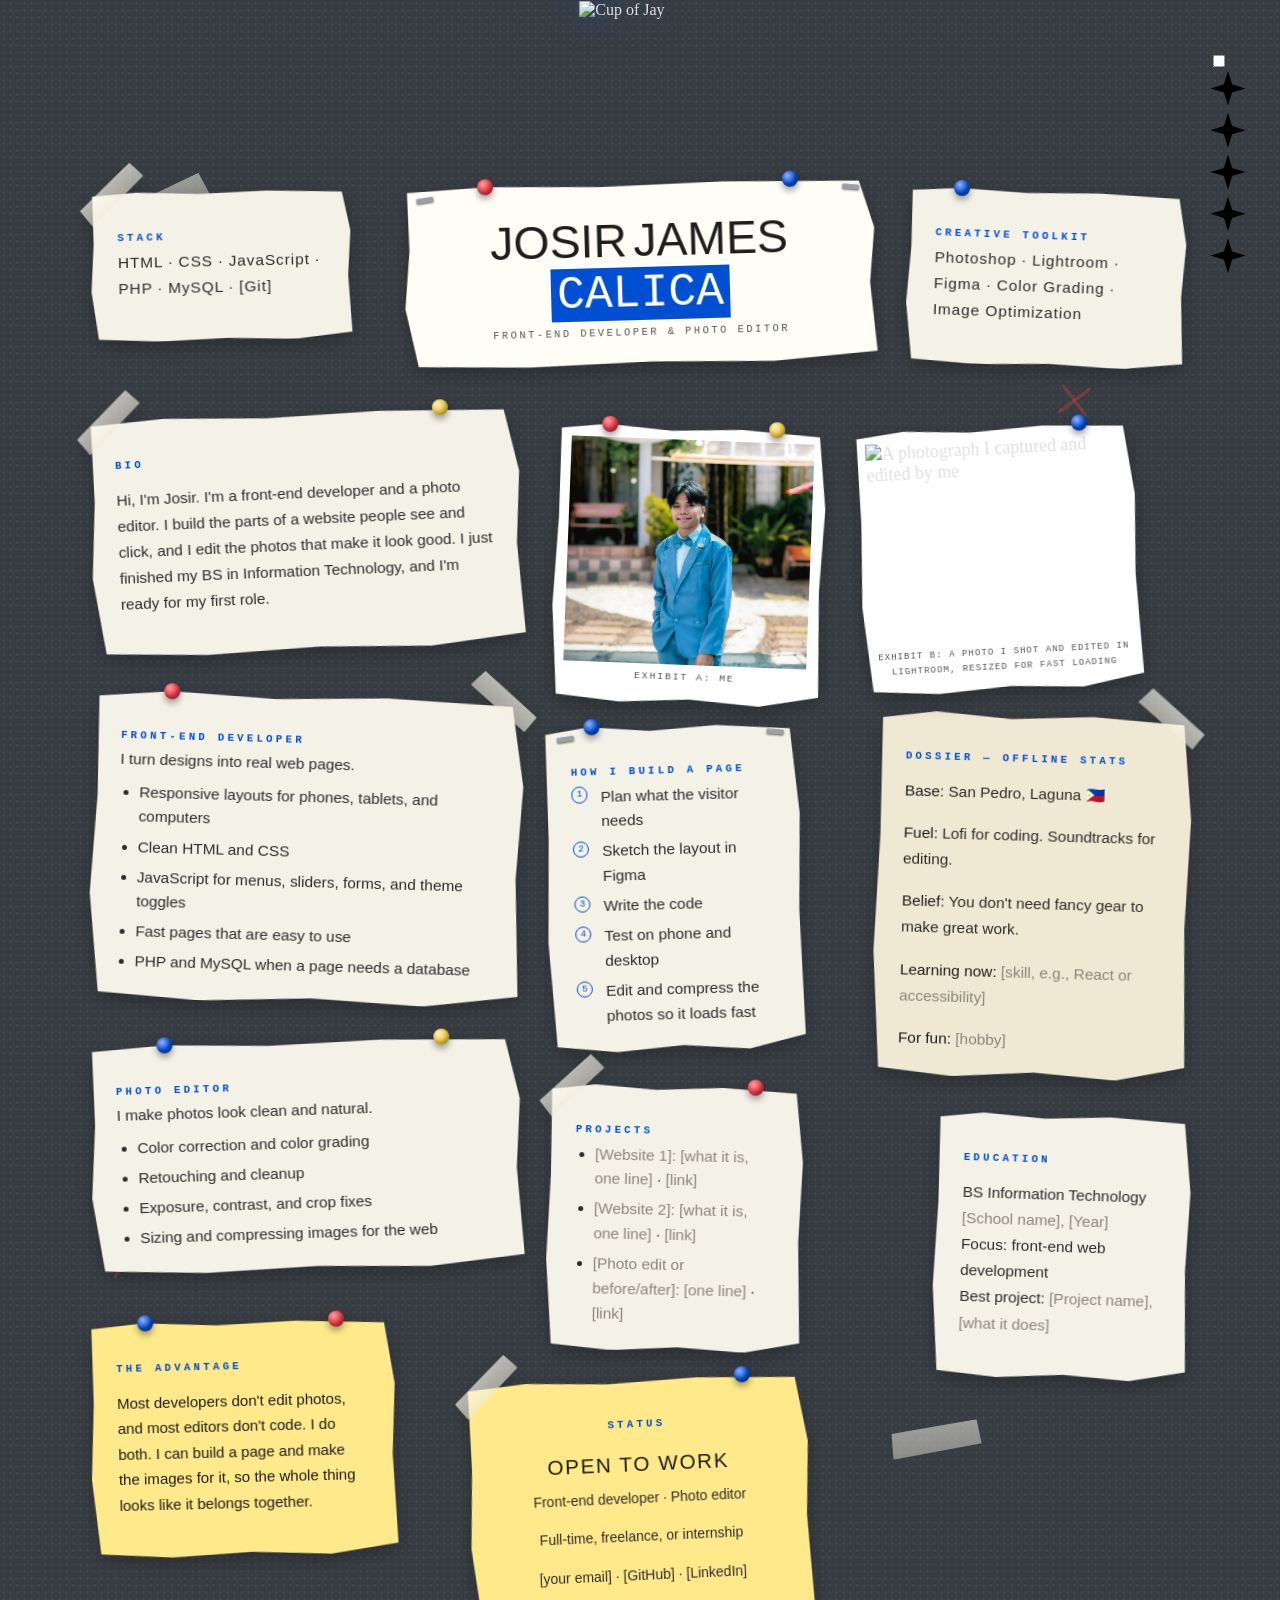
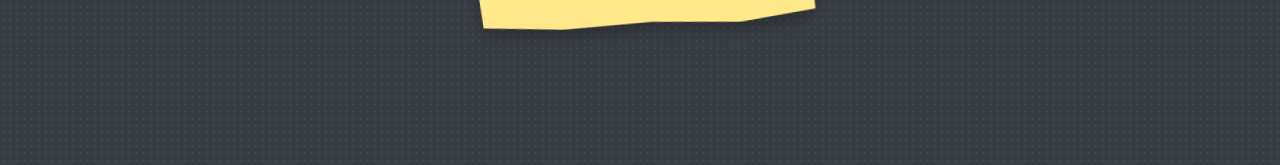
==== commit 6dcb6a3b: "Revamp About page content and rework wall layout for 14 flyers Update all flyer copy per the new spe" ====
--- a/about.html
+++ b/about.html
@@ -6,7 +6,7 @@
     <meta name="description" content="About Josir James Calica - the developer and photo editor behind Cup of Jay">
     <title>About | Cup of Jay</title>
     <link rel="stylesheet" href="style.css">
-    <link rel="stylesheet" href="about-page.css?v=37">
+    <link rel="stylesheet" href="about-page.css?v=44">
     <link rel="stylesheet" href="theme-toggle.css">
     <script>
         (function() {
@@ -125,66 +125,125 @@
                 <div>
                     <span class="w w1">JOSIR</span> <span class="w w2">JAMES</span> <span class="w w3">CALICA</span>
                 </div>
-                <div class="sub">Front-End Web Developer &amp; Photo Editor</div>
+                <div class="sub">Front-End Developer &amp; Photo Editor</div>
             </div>
 
             <div class="p44-flyer p44-flyer--bio">
                 <span class="p44-tape p44-tape--tl" aria-hidden="true"></span>
                 <span class="p44-pin p44-pin--tr p44-pin--yellow" aria-hidden="true"></span>
                 <h4>Bio</h4>
-                <p>I am Josir James S. Calica, a fresh graduate of BS Information Technology with a focus on front-end web development. I build responsive, user-friendly interfaces — functional, and genuinely pleasant to use.</p>
+                <p>Hi, I'm Josir. I'm a front-end developer and a photo editor. I build the parts of a website people see and click, and I edit the photos that make it look good. I just finished my BS in Information Technology, and I'm ready for my first role.</p>
             </div>
 
             <figure class="p44-flyer p44-flyer--photo">
                 <span class="p44-pin p44-pin--tl" aria-hidden="true"></span>
                 <span class="p44-pin p44-pin--tr p44-pin--yellow" aria-hidden="true"></span>
                 <img src="./assets/profile_photo/profile-920.jpg" alt="Pinned portrait" loading="lazy">
-                <figcaption>Exhibit A</figcaption>
+                <figcaption>Exhibit A: Me</figcaption>
             </figure>
 
             <figure class="p44-flyer p44-flyer--photo p44-flyer--photo-b">
                 <span class="p44-pin p44-pin--tr p44-pin--blue" aria-hidden="true"></span>
-                <img src="https://picsum.photos/seed/exhibit-b/600/460" alt="Favorite photograph captured and edited by me" loading="lazy">
-                <figcaption>Exhibit B — Edited in Adobe Lightroom. Compressed 95% for rapid web-loading with zero quality loss.</figcaption>
+                <img src="https://picsum.photos/seed/exhibit-b/600/460" alt="A photograph I captured and edited by me" loading="lazy">
+                <figcaption>Exhibit B: A photo I shot and edited in Lightroom, resized for fast loading</figcaption>
             </figure>
+
+            <div class="p44-flyer p44-flyer--frontend">
+                <span class="p44-pin p44-pin--tl" aria-hidden="true"></span>
+                <span class="p44-tape p44-tape--tr" aria-hidden="true"></span>
+                <h4>Front-End Developer</h4>
+                <p class="p44-lede">I turn designs into real web pages.</p>
+                <ul class="p44-list">
+                    <li>Responsive layouts for phones, tablets, and computers</li>
+                    <li>Clean HTML and CSS</li>
+                    <li>JavaScript for menus, sliders, forms, and theme toggles</li>
+                    <li>Fast pages that are easy to use</li>
+                    <li>PHP and MySQL when a page needs a database</li>
+                </ul>
+            </div>
+
+            <div class="p44-flyer p44-flyer--photoedit">
+                <span class="p44-pin p44-pin--tl p44-pin--blue" aria-hidden="true"></span>
+                <span class="p44-pin p44-pin--tr p44-pin--yellow" aria-hidden="true"></span>
+                <h4>Photo Editor</h4>
+                <p class="p44-lede">I make photos look clean and natural.</p>
+                <ul class="p44-list">
+                    <li>Color correction and color grading</li>
+                    <li>Retouching and cleanup</li>
+                    <li>Exposure, contrast, and crop fixes</li>
+                    <li>Sizing and compressing images for the web</li>
+                </ul>
+            </div>
 
             <div class="p44-flyer p44-flyer--edu">
                 <h4>Education</h4>
-                <p>BS Information Technology — fresh graduate, focus on front-end web development.</p>
+                <p>BS Information Technology<br>
+                <span class="p44-muted">[School name], [Year]</span><br>
+                Focus: front-end web development<br>
+                Best project: <span class="p44-muted">[Project name], [what it does]</span></p>
             </div>
 
             <div class="p44-flyer p44-flyer--stack">
                 <span class="p44-tape p44-tape--tl" aria-hidden="true"></span>
                 <h4>Stack</h4>
-                <div class="tags"><span>HTML</span><span>CSS</span><span>JS</span><span>PHP</span><span>MySQL</span></div>
+                <p class="p44-dots">HTML · CSS · JavaScript · PHP · MySQL · [Git]</p>
             </div>
 
             <div class="p44-flyer p44-flyer--kit">
                 <span class="p44-pin p44-pin--tl p44-pin--blue" aria-hidden="true"></span>
-                <h4>Creative Toolkit — The Lens Stack</h4>
-                <div class="tags"><span>Photoshop</span><span>Lightroom</span><span>Color Grading</span><span>Asset Optimization</span><span>Figma</span></div>
+                <h4>Creative Toolkit</h4>
+                <p class="p44-dots">Photoshop · Lightroom · Figma · Color Grading · Image Optimization</p>
             </div>
 
             <div class="p44-flyer p44-flyer--advantage">
                 <span class="p44-pin p44-pin--tl p44-pin--blue" aria-hidden="true"></span>
                 <span class="p44-pin p44-pin--tr" aria-hidden="true"></span>
                 <h4>The Advantage</h4>
-                <p>Photography taught me the Rule of Thirds and color balance. Frontend taught me how to translate those visuals into responsive grids. I don't just write functional code; I compose layouts.</p>
+                <p>Most developers don't edit photos, and most editors don't code. I do both. I can build a page and make the images for it, so the whole thing looks like it belongs together.</p>
+            </div>
+
+            <div class="p44-flyer p44-flyer--process">
+                <span class="p44-pin p44-pin--tl p44-pin--blue" aria-hidden="true"></span>
+                <span class="p44-staple p44-staple--l"></span><span class="p44-staple p44-staple--r"></span>
+                <h4>How I Build a Page</h4>
+                <ol class="p44-list p44-list--steps">
+                    <li>Plan what the visitor needs</li>
+                    <li>Sketch the layout in Figma</li>
+                    <li>Write the code</li>
+                    <li>Test on phone and desktop</li>
+                    <li>Edit and compress the photos so it loads fast</li>
+                </ol>
+            </div>
+
+            <div class="p44-flyer p44-flyer--projects">
+                <span class="p44-tape p44-tape--tl" aria-hidden="true"></span>
+                <span class="p44-pin p44-pin--tr" aria-hidden="true"></span>
+                <h4>Projects</h4>
+                <ul class="p44-list p44-list--links">
+                    <li><span class="p44-muted">[Website 1]:</span> <span class="p44-muted">[what it is, one line]</span> · <span class="p44-muted">[link]</span></li>
+                    <li><span class="p44-muted">[Website 2]:</span> <span class="p44-muted">[what it is, one line]</span> · <span class="p44-muted">[link]</span></li>
+                    <li><span class="p44-muted">[Photo edit or before/after]:</span> <span class="p44-muted">[one line]</span> · <span class="p44-muted">[link]</span></li>
+                </ul>
             </div>
 
             <div class="p44-flyer p44-flyer--dossier">
                 <span class="p44-tape p44-tape--tr" aria-hidden="true"></span>
                 <h4>Dossier — Offline Stats</h4>
                 <p class="p44-dossier__row"><b>Base:</b> San Pedro, Laguna 🇵🇭</p>
-                <p class="p44-dossier__row"><b>Fuel:</b> Lofi beats for coding, soundtracks for photo editing.</p>
-                <p class="p44-dossier__row"><b>Philosophy:</b> You don't need a million-dollar setup to build exceptional digital experiences.</p>
+                <p class="p44-dossier__row"><b>Fuel:</b> Lofi for coding. Soundtracks for editing.</p>
+                <p class="p44-dossier__row"><b>Belief:</b> You don't need fancy gear to make great work.</p>
+                <p class="p44-dossier__row"><b>Learning now:</b> <span class="p44-muted">[skill, e.g., React or accessibility]</span></p>
+                <p class="p44-dossier__row"><b>For fun:</b> <span class="p44-muted">[hobby]</span></p>
             </div>
 
             <div class="p44-flyer p44-flyer--status">
                 <span class="p44-tape p44-tape--tl" aria-hidden="true"></span>
                 <span class="p44-pin p44-pin--tr p44-pin--blue" aria-hidden="true"></span>
                 <h4>Status</h4>
-                <p>Open to Work</p>
+                <p class="p44-status__big">OPEN TO WORK</p>
+                <p class="p44-status__line">Front-end developer · Photo editor</p>
+                <p class="p44-status__line">Full-time, freelance, or internship</p>
+                <p class="p44-status__line p44-muted">[your email] · [GitHub] · [LinkedIn]</p>
             </div>
         </div>
     </main>
--- a/about-page.css
+++ b/about-page.css
@@ -14,11 +14,11 @@
 .about-wall {
     position: relative;
     box-sizing: border-box;
-    /* composition width: 3em margins + 20.625em left col + 18.75em right col
-       + 15.625em center breathing room */
-    width: 62em;
+    /* composition width: 2.4em margins + 24em left col + 15em center col
+       + 17.5em right col + gutters */
+    width: 66em;
     max-width: calc(100% - 2rem);
-    min-height: 73.5em;
+    min-height: 85em;
     margin: 0 auto;
     padding: 2.4em;
     font-size: 1rem; /* scaling root: media queries bump this to grow the whole board */
@@ -220,28 +220,86 @@
     color: #555;
 }
 
-/* ── Left column: bio → education → advantage sticky ── */
+/* ── Top corners: stack + toolkit flank the headline like small notes ── */
+.p44-flyer--stack {
+    top: 2.6em;
+    left: 2.4em;
+    width: 14.5em;
+    --tf-final: rotate(-1.2deg);
+    --tf-start: rotate(-9deg) scale(1.22) translateY(-64px);
+    z-index: 2;
+}
+
+.p44-flyer--kit {
+    top: 2.6em;
+    right: 2.6em;
+    width: 15.5em;
+    --tf-final: rotate(2deg);
+    z-index: 1;
+}
+
+/* ── Left column: bio → front-end dev → photo editor ── */
 .p44-flyer--bio {
-    top: 16.25em;
-    left: 3em;
-    width: 29em;
+    top: 15em;
+    left: 2.4em;
+    width: 24em;
     --tf-final: rotate(-2.4deg);
     z-index: 1;
 }
 
-.p44-flyer--edu {
-    top: 30.9em;
-    left: 3em;
-    width: 21.5em;
-    --tf-final: rotate(1.8deg);
+.p44-flyer--frontend {
+    top: 30.7em;
+    left: 2.4em;
+    width: 24em;
+    --tf-final: rotate(1.6deg);
+    z-index: 1;
+}
+
+.p44-flyer--photoedit {
+    top: 50em;
+    left: 2.4em;
+    width: 24em;
+    --tf-final: rotate(-1.8deg);
+    z-index: 1;
+}
+
+/* ── Center column: Exhibit A centerpiece → process → projects ── */
+.p44-flyer--photo {
+    top: 14.8em;
+    left: 26em;
+    width: 15em;
+    padding: 0.75em 0.75em 1em;
+    --tf-final: rotate(2.2deg);
+    --paper: #fff;
+    z-index: 1;
+}
+
+.p44-flyer--photo img,
+.p44-flyer--photo-b img {
+    height: 12.5em;
+}
+
+.p44-flyer--process {
+    top: 32.4em;
+    left: 27.8em;
+    width: 14.2em;
+    --tf-final: rotate(-1.6deg);
+    z-index: 1;
+}
+
+.p44-flyer--projects {
+    top: 52.5em;
+    left: 27.8em;
+    width: 14.2em;
+    --tf-final: rotate(1.2deg);
     z-index: 1;
 }
 
 /* Neon sticky — same yellow as the status flyer */
 .p44-flyer--advantage {
-    top: 41.2em;
-    left: 3em;
-    width: 20.5em;
+    top: 65.6em;
+    left: 2.4em;
+    width: 17em;
     --tf-final: rotate(-1.4deg);
     --paper: #ffe98a;
     z-index: 1;
@@ -252,22 +310,12 @@
     color: #1d1d1d;
 }
 
-/* ── Right column: Exhibit A polaroid → Exhibit B tucked under its corner ── */
-.p44-flyer--photo {
-    top: 16.25em;
-    right: 3em;
-    width: 17.5em;
-    padding: 0.75em 0.75em 1em;
-    --tf-final: rotate(2.2deg);
-    --paper: #fff;
-    z-index: 1;
-}
+/* ── Right column: Exhibit B polaroid → dossier slip → education ── */
 
 .p44-flyer--photo img,
 .p44-flyer--photo-b img {
     display: block;
     width: 100%;
-    height: 14.4em;
     object-fit: cover;
 }
 
@@ -284,8 +332,9 @@
 }
 
 .p44-flyer--photo-b {
-    top: 36.3em;
-    right: 3.5em;
+    top: 14.8em;
+    right: 3em;
+    left: auto; /* escape the --photo rule's left offset */
     width: 15.5em;
     padding: 0.625em 0.625em 0.875em;
     --tf-final: rotate(-3deg);
@@ -300,49 +349,85 @@
     letter-spacing: 0.12em;
 }
 
-/* ── Center: dev stack + creative toolkit layered under it ── */
-.p44-flyer--stack {
-    top: 34.4em;
-    left: 25.9em;
-    --tf-final: rotate(-1.2deg);
-    --tf-start: rotate(-9deg) scale(1.22) translateY(-64px);
-    width: 11.5em;
-    z-index: 2;
-}
-
-.p44-flyer--kit {
-    top: 45.5em;
-    left: 26em;
-    width: 11.5em;
-    --tf-final: rotate(2deg);
-    z-index: 1;
-}
-
-.p44-flyer--stack .tags,
-.p44-flyer--kit .tags {
-    display: flex;
-    flex-wrap: wrap;
-    gap: 0.4em;
-    margin-top: 0.5em;
-}
-
-.p44-flyer--stack .tags span,
-.p44-flyer--kit .tags span {
+/* Dot-separated one-liner lists (Stack, Creative Toolkit) */
+.p44-dots {
     font-family: 'Chivo Mono Semi Bold', monospace;
-    font-size: 0.6em;
-    letter-spacing: 0.1em;
-    border: 1.5px solid #1d1d1d;
+    font-size: 0.72em;
+    letter-spacing: 0.06em;
+    line-height: 2.1;
     color: #1d1d1d;
-    padding: 0.26em 0.55em;
-}
+    margin-top: 0.4em;
+}
+
+/* Bulleted / numbered skill lists (new skill flyers) */
+.p44-list {
+    margin: 0.4em 0 0;
+    padding-left: 1.1em;
+}
+
+.p44-list li {
+    font-family: 'NavBarFont', sans-serif;
+    font-size: 0.86em;
+    line-height: 1.6;
+    color: #2c2c2c;
+    margin-bottom: 0.35em;
+}
+
+.p44-list li:last-child { margin-bottom: 0; }
+
+/* numbered steps — small round badges */
+.p44-list--steps {
+    list-style: none;
+    padding-left: 0;
+    counter-reset: p44step;
+}
+
+.p44-list--steps li {
+    counter-increment: p44step;
+    position: relative;
+    padding-left: 1.9em;
+}
+
+.p44-list--steps li::before {
+    content: counter(p44step);
+    position: absolute;
+    left: 0;
+    top: 0.18em;
+    width: 1.5em;
+    height: 1.5em;
+    line-height: 1.5em;
+    text-align: center;
+    border-radius: 50%;
+    border: 1.5px solid var(--brand-primary-dark);
+    color: var(--brand-primary-dark);
+    font-family: 'Chivo Mono Semi Bold', monospace;
+    font-size: 0.62em;
+}
+
+/* intro line on the skill flyers */
+.p44-lede {
+    color: #1d1d1d;
+    margin: 0;
+}
+
+/* ── Center column continued + bottom row ── */
 
 /* ── Dossier (manila file slip) ── */
 .p44-flyer--dossier {
-    top: 55.5em;
-    right: 3em;
+    top: 31.8em;
+    right: 2.4em;
     width: 17.5em;
     --tf-final: rotate(1.6deg);
     --paper: #efe8d2;
+    z-index: 1;
+}
+
+/* Education joins the right column below the dossier */
+.p44-flyer--edu {
+    top: 54.1em;
+    right: 2.4em;
+    width: 14.2em;
+    --tf-final: rotate(1.8deg);
     z-index: 1;
 }
 
@@ -360,37 +445,55 @@
 
 /* ── Status flyer ── */
 .p44-flyer--status {
-    bottom: 2.5em;
+    bottom: 2.4em;
     left: 50%;
     --tf-final: translateX(-50%) rotate(-2.6deg);
     --tf-start: translateX(-50%) rotate(-9deg) scale(1.22) translateY(-64px);
-    width: 15.625em;
+    width: 19em;
     --paper: #ffe98a;
+    text-align: center;
     z-index: 2;
 }
 
-.p44-flyer--status p {
+.p44-flyer--status .p44-status__big {
     font-family: 'CardHeaderFont', sans-serif;
-    font-size: 1.05em;
+    font-size: 1.15em;
     color: #1d1d1d;
-}
+    letter-spacing: 0.08em;
+    margin-bottom: 0.3em;
+}
+
+.p44-flyer--status .p44-status__line {
+    font-family: 'NavBarFont', sans-serif;
+    font-size: 0.78em;
+    line-height: 1.6;
+    color: #2c2c2c;
+    margin-top: 0.35em;
+}
+
+/* bracketed [placeholders] the owner fills in later */
+.p44-muted { color: #8a8577; }
 
 /* ═══ Responsive ═══ */
 
-/* ≥1051px: scale the entire board up fluidly — the whole composition is
-   60em wide, so font-size = available-width ÷ 60 guarantees it always fits
+/* ≥1181px: scale the entire board up fluidly — the whole composition is
+   66em wide, so font-size = available-width ÷ 66 guarantees it always fits
    without compression. Flyers, text, and offsets grow in lockstep, keeping
    exact proportions. Clamped between the 1rem design size and a 1.42rem
-   ceiling (~1520px+) so giant monitors don't over-inflate. */
-@media (min-width: 1051px) {
+   ceiling (~1520px+) so giant monitors don't over-inflate.
+   The breakpoint must stay above the fluid-scale floor (1rem × 66em board
+   + page padding ≈ 1180px) — below that the desktop composition physically
+   can't fit and flyers would overlap before the stacked layout kicks in. */
+@media (min-width: 1181px) {
     .about-wall {
-        font-size: clamp(1rem, calc((100vw - 6rem) / 62), 1.42rem);
-    }
-}
-
-/* ≤1050px: the wall becomes a pinned-up column — flyers flow, keep slight
-   tilts for the scrapbook feel, staples and torn edges stay. */
-@media (max-width: 1050px) {
+        font-size: clamp(1rem, calc((100vw - 6rem) / 66), 1.42rem);
+    }
+}
+
+/* ≤1180px: the wall becomes a pinned-up column — flyers flow, keep slight
+   tilts for the scrapbook feel, staples and torn edges stay. Matches the
+   desktop breakpoint above. */
+@media (max-width: 1180px) {
     .about-page { padding: 7rem 1.5rem 4rem; }
 
     .about-wall {
@@ -423,6 +526,10 @@
     .about-wall .p44-flyer--stack  { --tf-final: rotate(-0.8deg); }
     .about-wall .p44-flyer--kit    { --tf-final: rotate(1deg); }
     .about-wall .p44-flyer--dossier { --tf-final: rotate(-0.9deg); }
+    .about-wall .p44-flyer--frontend { --tf-final: rotate(0.7deg); }
+    .about-wall .p44-flyer--photoedit { --tf-final: rotate(-0.9deg); }
+    .about-wall .p44-flyer--process { --tf-final: rotate(0.8deg); }
+    .about-wall .p44-flyer--projects { --tf-final: rotate(-0.7deg); }
 
     .about-wall .p44-flyer--photo img,
     .about-wall .p44-flyer--photo-b img { height: 230px; }
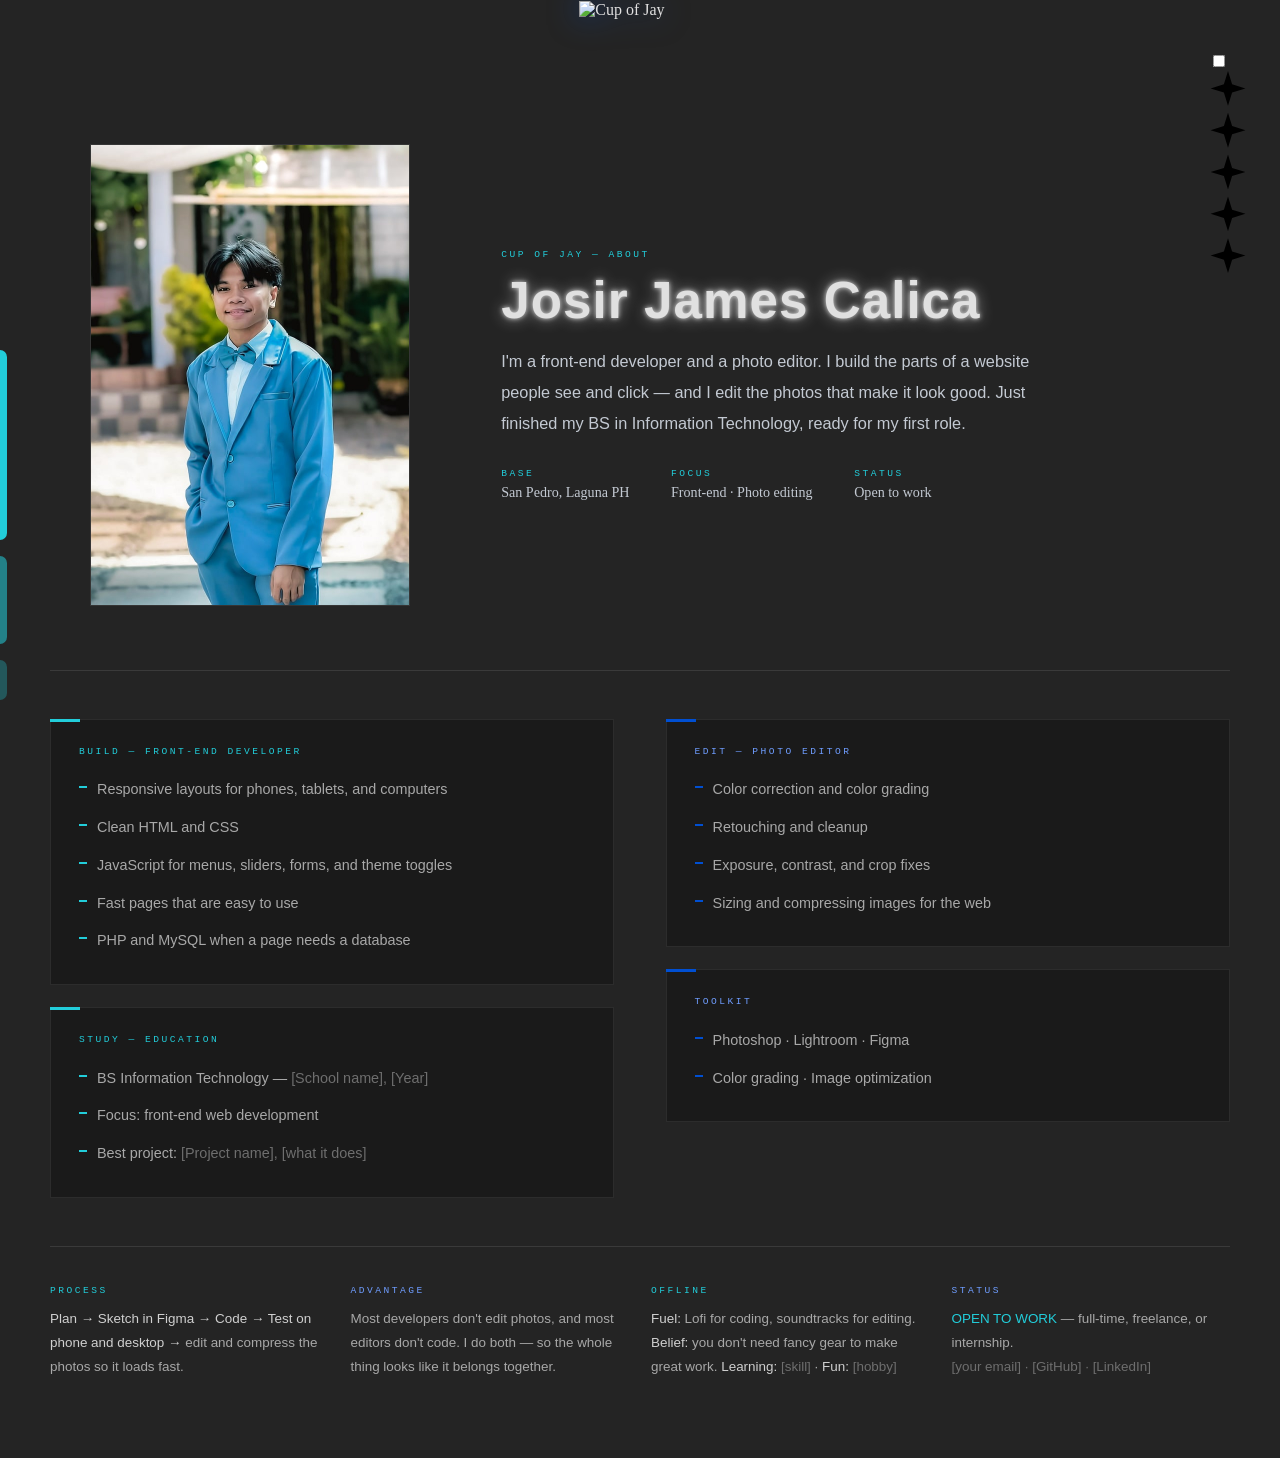
==== commit f252b0f4: "Redesign About page as Split Story layout with cascade ribbon accents Replace the Press Masonry card" ====
--- a/about.html
+++ b/about.html
@@ -6,15 +6,15 @@
     <meta name="description" content="About Josir James Calica - the developer and photo editor behind Cup of Jay">
     <title>About | Cup of Jay</title>
     <link rel="stylesheet" href="style.css">
-    <link rel="stylesheet" href="about-page.css?v=44">
+    <link rel="stylesheet" href="about-page.css?v=60">
     <link rel="stylesheet" href="theme-toggle.css">
     <script>
         (function() {
             const theme = localStorage.getItem('theme') || 'dark-mode';
             document.documentElement.className = theme;
-            // Flag JS availability so the pin-animation can hide flyers from
-            // first paint (no flash of visible flyers before they animate).
-            // Without JS this class is absent and flyers just show normally.
+            // Flag JS availability so the entrance animation can hide cards
+            // from first paint (no flash of visible cards before they animate).
+            // Without JS this class is absent and cards just show normally.
             document.documentElement.classList.add('p44-js');
         })();
     </script>
@@ -107,177 +107,113 @@
         </div>
     </div>
 
-    <!-- ═══ About page — P44 "Flyer Wall": torn-edge flyers stapled at angles
-         on a bulletin board wall ═══ -->
+    <!-- ═══ About page — Split Story: photo-left hero, intro-right, with
+         cyan Build / blue Edit columns below. T2 cascade ribbons on the edges. ═══ -->
     <main class="about-page">
+        <!-- side accents — desktop only: cascade ribbons (T2),
+             cyan stepping down from top-left, blue up from bottom-right -->
+        <div class="ap-rib ap-rib--l" aria-hidden="true"><i class="a"></i><i class="b"></i><i class="c"></i></div>
+        <div class="ap-rib ap-rib--r" aria-hidden="true"><i class="a"></i><i class="b"></i><i class="c"></i></div>
+
         <div class="about-wall">
-            <!-- board decorations (behind the flyers) -->
-            <span class="wall-accent coffee-ring" aria-hidden="true"></span>
-            <span class="wall-accent wall-tape wall-tape--a" aria-hidden="true"></span>
-            <span class="wall-accent wall-tape wall-tape--b" aria-hidden="true"></span>
-            <span class="wall-accent wall-tape wall-tape--c" aria-hidden="true"></span>
-            <span class="wall-accent wall-stitch wall-stitch--a" aria-hidden="true"></span>
-            <span class="wall-accent wall-stitch wall-stitch--b" aria-hidden="true"></span>
-            <div class="p44-flyer p44-flyer--hed">
-                <span class="p44-pin p44-pin--tl" aria-hidden="true"></span>
-                <span class="p44-pin p44-pin--tr p44-pin--blue" aria-hidden="true"></span>
-                <span class="p44-staple p44-staple--l"></span><span class="p44-staple p44-staple--r"></span>
-                <div>
-                    <span class="w w1">JOSIR</span> <span class="w w2">JAMES</span> <span class="w w3">CALICA</span>
-                </div>
-                <div class="sub">Front-End Developer &amp; Photo Editor</div>
+            <div class="ap-hero">
+                <figure class="ap-hero__photo">
+                    <img src="./assets/profile_photo/profile-920.jpg" alt="Portrait of Josir">
+                </figure>
+                <div class="ap-hero__txt">
+                    <div class="k">Cup of Jay — About</div>
+                    <h1>Josir James Calica</h1>
+                    <p class="ap-lead">I'm a front-end developer and a photo editor. I build the parts of a website people see and click — and I edit the photos that make it look good. Just finished my BS in Information Technology, ready for my first role.</p>
+                    <div class="ap-meta">
+                        <div><div class="k">Base</div><p>San Pedro, Laguna PH</p></div>
+                        <div><div class="k">Focus</div><p>Front-end · Photo editing</p></div>
+                        <div><div class="k">Status</div><p class="ap-open">Open to work</p></div>
+                    </div>
+                </div>
             </div>
 
-            <div class="p44-flyer p44-flyer--bio">
-                <span class="p44-tape p44-tape--tl" aria-hidden="true"></span>
-                <span class="p44-pin p44-pin--tr p44-pin--yellow" aria-hidden="true"></span>
-                <h4>Bio</h4>
-                <p>Hi, I'm Josir. I'm a front-end developer and a photo editor. I build the parts of a website people see and click, and I edit the photos that make it look good. I just finished my BS in Information Technology, and I'm ready for my first role.</p>
+            <div class="ap-cols">
+                <!-- Column 1 -->
+                <div class="ap-col">
+                    <div class="ap-card" data-c="build">
+                        <div class="k">Build — Front-End Developer</div>
+                        <ul>
+                            <li>Responsive layouts for phones, tablets, and computers</li>
+                            <li>Clean HTML and CSS</li>
+                            <li>JavaScript for menus, sliders, forms, and theme toggles</li>
+                            <li>Fast pages that are easy to use</li>
+                            <li>PHP and MySQL when a page needs a database</li>
+                        </ul>
+                    </div>
+
+                    <div class="ap-card" data-c="study">
+                        <div class="k">Study — Education</div>
+                        <ul>
+                            <li>BS Information Technology — <span class="ap-muted">[School name], [Year]</span></li>
+                            <li>Focus: front-end web development</li>
+                            <li>Best project: <span class="ap-muted">[Project name], [what it does]</span></li>
+                        </ul>
+                    </div>
+                </div>
+
+                <!-- Column 2 -->
+                <div class="ap-col">
+                    <div class="ap-card" data-c="edit">
+                        <div class="k k--blue">Edit — Photo Editor</div>
+                        <ul>
+                            <li>Color correction and color grading</li>
+                            <li>Retouching and cleanup</li>
+                            <li>Exposure, contrast, and crop fixes</li>
+                            <li>Sizing and compressing images for the web</li>
+                        </ul>
+                    </div>
+
+                    <div class="ap-card" data-c="stack">
+                        <div class="k k--blue">Toolkit</div>
+                        <ul>
+                            <li>Photoshop · Lightroom · Figma</li>
+                            <li>Color grading · Image optimization</li>
+                        </ul>
+                    </div>
+                </div>
             </div>
 
-            <figure class="p44-flyer p44-flyer--photo">
-                <span class="p44-pin p44-pin--tl" aria-hidden="true"></span>
-                <span class="p44-pin p44-pin--tr p44-pin--yellow" aria-hidden="true"></span>
-                <img src="./assets/profile_photo/profile-920.jpg" alt="Pinned portrait" loading="lazy">
-                <figcaption>Exhibit A: Me</figcaption>
-            </figure>
-
-            <figure class="p44-flyer p44-flyer--photo p44-flyer--photo-b">
-                <span class="p44-pin p44-pin--tr p44-pin--blue" aria-hidden="true"></span>
-                <img src="https://picsum.photos/seed/exhibit-b/600/460" alt="A photograph I captured and edited by me" loading="lazy">
-                <figcaption>Exhibit B: A photo I shot and edited in Lightroom, resized for fast loading</figcaption>
-            </figure>
-
-            <div class="p44-flyer p44-flyer--frontend">
-                <span class="p44-pin p44-pin--tl" aria-hidden="true"></span>
-                <span class="p44-tape p44-tape--tr" aria-hidden="true"></span>
-                <h4>Front-End Developer</h4>
-                <p class="p44-lede">I turn designs into real web pages.</p>
-                <ul class="p44-list">
-                    <li>Responsive layouts for phones, tablets, and computers</li>
-                    <li>Clean HTML and CSS</li>
-                    <li>JavaScript for menus, sliders, forms, and theme toggles</li>
-                    <li>Fast pages that are easy to use</li>
-                    <li>PHP and MySQL when a page needs a database</li>
-                </ul>
+            <div class="ap-strip">
+                <div class="ap-strip__item" data-c="process">
+                    <div class="k">Process</div>
+                    <p><b>Plan → Sketch in Figma → Code → Test on phone and desktop →</b> edit and compress the photos so it loads fast.</p>
+                </div>
+                <div class="ap-strip__item" data-c="edge">
+                    <div class="k k--blue">Advantage</div>
+                    <p>Most developers don't edit photos, and most editors don't code. I do both — so the whole thing looks like it belongs together.</p>
+                </div>
+                <div class="ap-strip__item" data-c="offline">
+                    <div class="k">Offline</div>
+                    <p><b>Fuel:</b> Lofi for coding, soundtracks for editing. <b>Belief:</b> you don't need fancy gear to make great work. <b>Learning:</b> <span class="ap-muted">[skill]</span> · <b>Fun:</b> <span class="ap-muted">[hobby]</span></p>
+                </div>
+                <div class="ap-strip__item" data-c="status">
+                    <div class="k k--blue">Status</div>
+                    <p><b class="ap-open">OPEN TO WORK</b> — full-time, freelance, or internship.<br><span class="ap-muted">[your email] · [GitHub] · [LinkedIn]</span></p>
+                </div>
             </div>
-
-            <div class="p44-flyer p44-flyer--photoedit">
-                <span class="p44-pin p44-pin--tl p44-pin--blue" aria-hidden="true"></span>
-                <span class="p44-pin p44-pin--tr p44-pin--yellow" aria-hidden="true"></span>
-                <h4>Photo Editor</h4>
-                <p class="p44-lede">I make photos look clean and natural.</p>
-                <ul class="p44-list">
-                    <li>Color correction and color grading</li>
-                    <li>Retouching and cleanup</li>
-                    <li>Exposure, contrast, and crop fixes</li>
-                    <li>Sizing and compressing images for the web</li>
-                </ul>
-            </div>
-
-            <div class="p44-flyer p44-flyer--edu">
-                <h4>Education</h4>
-                <p>BS Information Technology<br>
-                <span class="p44-muted">[School name], [Year]</span><br>
-                Focus: front-end web development<br>
-                Best project: <span class="p44-muted">[Project name], [what it does]</span></p>
-            </div>
-
-            <div class="p44-flyer p44-flyer--stack">
-                <span class="p44-tape p44-tape--tl" aria-hidden="true"></span>
-                <h4>Stack</h4>
-                <p class="p44-dots">HTML · CSS · JavaScript · PHP · MySQL · [Git]</p>
-            </div>
-
-            <div class="p44-flyer p44-flyer--kit">
-                <span class="p44-pin p44-pin--tl p44-pin--blue" aria-hidden="true"></span>
-                <h4>Creative Toolkit</h4>
-                <p class="p44-dots">Photoshop · Lightroom · Figma · Color Grading · Image Optimization</p>
-            </div>
-
-            <div class="p44-flyer p44-flyer--advantage">
-                <span class="p44-pin p44-pin--tl p44-pin--blue" aria-hidden="true"></span>
-                <span class="p44-pin p44-pin--tr" aria-hidden="true"></span>
-                <h4>The Advantage</h4>
-                <p>Most developers don't edit photos, and most editors don't code. I do both. I can build a page and make the images for it, so the whole thing looks like it belongs together.</p>
-            </div>
-
-            <div class="p44-flyer p44-flyer--process">
-                <span class="p44-pin p44-pin--tl p44-pin--blue" aria-hidden="true"></span>
-                <span class="p44-staple p44-staple--l"></span><span class="p44-staple p44-staple--r"></span>
-                <h4>How I Build a Page</h4>
-                <ol class="p44-list p44-list--steps">
-                    <li>Plan what the visitor needs</li>
-                    <li>Sketch the layout in Figma</li>
-                    <li>Write the code</li>
-                    <li>Test on phone and desktop</li>
-                    <li>Edit and compress the photos so it loads fast</li>
-                </ol>
-            </div>
-
-            <div class="p44-flyer p44-flyer--projects">
-                <span class="p44-tape p44-tape--tl" aria-hidden="true"></span>
-                <span class="p44-pin p44-pin--tr" aria-hidden="true"></span>
-                <h4>Projects</h4>
-                <ul class="p44-list p44-list--links">
-                    <li><span class="p44-muted">[Website 1]:</span> <span class="p44-muted">[what it is, one line]</span> · <span class="p44-muted">[link]</span></li>
-                    <li><span class="p44-muted">[Website 2]:</span> <span class="p44-muted">[what it is, one line]</span> · <span class="p44-muted">[link]</span></li>
-                    <li><span class="p44-muted">[Photo edit or before/after]:</span> <span class="p44-muted">[one line]</span> · <span class="p44-muted">[link]</span></li>
-                </ul>
-            </div>
-
-            <div class="p44-flyer p44-flyer--dossier">
-                <span class="p44-tape p44-tape--tr" aria-hidden="true"></span>
-                <h4>Dossier — Offline Stats</h4>
-                <p class="p44-dossier__row"><b>Base:</b> San Pedro, Laguna 🇵🇭</p>
-                <p class="p44-dossier__row"><b>Fuel:</b> Lofi for coding. Soundtracks for editing.</p>
-                <p class="p44-dossier__row"><b>Belief:</b> You don't need fancy gear to make great work.</p>
-                <p class="p44-dossier__row"><b>Learning now:</b> <span class="p44-muted">[skill, e.g., React or accessibility]</span></p>
-                <p class="p44-dossier__row"><b>For fun:</b> <span class="p44-muted">[hobby]</span></p>
-            </div>
-
-            <div class="p44-flyer p44-flyer--status">
-                <span class="p44-tape p44-tape--tl" aria-hidden="true"></span>
-                <span class="p44-pin p44-pin--tr p44-pin--blue" aria-hidden="true"></span>
-                <h4>Status</h4>
-                <p class="p44-status__big">OPEN TO WORK</p>
-                <p class="p44-status__line">Front-end developer · Photo editor</p>
-                <p class="p44-status__line">Full-time, freelance, or internship</p>
-                <p class="p44-status__line p44-muted">[your email] · [GitHub] · [LinkedIn]</p>
-            </div>
         </div>
     </main>
 
     <script>
-        // Pinned-up entrance: stamp each flyer with a stagger index and start
-        // the swing-in animation shortly after load. Double-click the wall to
-        // replay. Runs after the wall markup (this tag is below it).
+        // Entrance: stamp each block with a stagger index and fade-rise.
         (function() {
+            var wall = document.querySelector('.about-wall');
+            if (!wall) return;
             var fired = false;
             function pin() {
                 if (fired) return;
                 fired = true;
-                var wall = document.querySelector('.about-wall');
-                if (!wall) return;
-                wall.querySelectorAll('.p44-flyer').forEach(function(f, i) {
+                wall.querySelectorAll('.ap-hero, .ap-card, .ap-strip__item').forEach(function(f, i) {
                     f.style.setProperty('--pin-i', i);
                 });
                 wall.classList.add('pinned');
             }
-            window.__replayPin = function() {
-                var wall = document.querySelector('.about-wall');
-                if (!wall) return;
-                wall.classList.remove('pinned');
-                fired = false;
-                void wall.offsetWidth; // force reflow so the animation restarts
-                pin();
-            };
-            window.addEventListener('dblclick', function(ev) {
-                if (ev.target.closest('.about-wall')) window.__replayPin();
-            });
-            // Small beat so the empty board reads before flyers swing in.
-            // Flyers are pre-hidden via html.p44-js, so there is no flash.
-            setTimeout(pin, 350);
+            setTimeout(pin, 250);
         })();
     </script>
 
--- a/about-page.css
+++ b/about-page.css
@@ -1,625 +1,277 @@
-/* ═══ About landing page — P44 "Flyer Wall": torn-edge flyers stapled at
-       angles on a bulletin board. The dotted board texture IS the page
-       background, so flyers pin straight onto the page. ═══ */
+/* ═══ About landing page — "Split Story" with T2 cascade ribbons.
+       Photo-left hero + intro, cyan Build / blue Edit columns,
+       and a bottom strip of supporting facts.
+       Flat colors from the site theme, no gradients. ═══ */
+
 .about-page {
-    padding: 9rem 2rem 6rem;
+    position: relative;
+    padding: 8rem 2.5rem 5rem;
     min-height: 100vh;
-    background-color: #383d43;
-    background-image: radial-gradient(rgba(255, 255, 255, 0.05) 1px, transparent 1.4px);
-    background-size: 7px 7px;
-}
-
-/* ── The board area: keeps the flyer positioning grid + page-width centering,
-       but is visually one with the page background ── */
+    background-color: var(--dark-bg-primary);
+    overflow: hidden;
+}
+
+/* ── Content ── */
 .about-wall {
     position: relative;
-    box-sizing: border-box;
-    /* composition width: 2.4em margins + 24em left col + 15em center col
-       + 17.5em right col + gutters */
-    width: 66em;
-    max-width: calc(100% - 2rem);
-    min-height: 85em;
+    z-index: 1;
+    max-width: 1180px;
     margin: 0 auto;
-    padding: 2.4em;
-    font-size: 1rem; /* scaling root: media queries bump this to grow the whole board */
-}
-
-/* ── Push pins — colored round heads with highlight + shadow, sitting on
-       the flyer's top edge. Theme-stable. ── */
-.p44-pin {
-    position: absolute;
-    top: -8px;
-    width: 16px;
-    height: 16px;
-    border-radius: 50%;
-    background: radial-gradient(circle at 35% 30%, #ff9a9a, #e63946 55%, #a8263a);
-    box-shadow: 0 4px 6px rgba(0, 0, 0, 0.35), inset -2px -3px 4px rgba(0, 0, 0, 0.25);
-    z-index: 3;
-}
-
-.p44-pin--blue  { background: radial-gradient(circle at 35% 30%, #8fb0ff, #004fd2 55%, #003a9e); }
-.p44-pin--yellow { background: radial-gradient(circle at 35% 30%, #fff0b0, #f2c94c 55%, #c99a17); }
-
-.p44-pin--tl { left: 16%; }
-.p44-pin--tr { left: auto; right: 16%; }
-
-/* ── Washi tape — translucent strips laid across a flyer's top edge ── */
-.p44-tape {
-    position: absolute;
-    top: -10px;
-    left: 50%;
-    width: 72px;
-    height: 22px;
-    margin-left: -36px;
-    transform: rotate(-4deg);
-    background: linear-gradient(rgba(255, 253, 244, 0.65), rgba(240, 234, 216, 0.6));
-    box-shadow: 0 2px 5px rgba(0, 0, 0, 0.18);
-    clip-path: polygon(2% 8%, 98% 0, 100% 88%, 0 100%);
-    z-index: 3;
-}
-
-.p44-tape--tl { left: -14px; margin-left: 0; transform: rotate(-42deg); }
-.p44-tape--tr { left: auto; right: -14px; margin-left: 0; transform: rotate(42deg); }
-
-/* ── Board accents — decorations pinned to the wall itself, behind flyers ── */
-.wall-accent {
-    position: absolute;
-    pointer-events: none;
-    z-index: 0;
-}
-
-/* coffee ring — a Cup of Jay leaving its mark */
-.coffee-ring {
-    width: 5.5em;
-    height: 5.5em;
-    border: 0.6em solid rgba(122, 82, 40, 0.16);
-    border-radius: 50%;
-    bottom: 9em;
-    left: 8em;
-    transform: rotate(-6deg) scaleX(1.04);
-}
-
-.coffee-ring::after {
+}
+
+/* ── Side accents — cascade ribbons (T2). Desktop only.
+       Left: cyan ribbons stepping down from the top, fading.
+       Right: blue ribbons stepping up from the bottom, fading. ── */
+.ap-rib {
+    display: none;
+}
+@media (min-width: 1181px) {
+    .ap-rib {
+        display: block;
+        position: absolute;
+        z-index: 0;
+        pointer-events: none;
+    }
+    .ap-rib i {
+        position: absolute;
+        width: 7px;
+        border-radius: 0 100px 100px 0;
+        background: var(--brand-primary);
+    }
+    /* left: anchored to top area, stepping down */
+    .ap-rib--l { left: 0; top: 0; height: 100%; }
+    .ap-rib--l .a { top: 24%; height: 190px; }
+    .ap-rib--l .b { top: calc(24% + 206px); height: 88px; opacity: 0.55; }
+    .ap-rib--l .c { top: calc(24% + 310px); height: 40px; opacity: 0.3; }
+    /* right: blue, anchored to bottom area, stepping up */
+    .ap-rib--r { right: 0; top: 0; height: 100%; }
+    .ap-rib--r i { background: var(--brand-primary-dark); border-radius: 100px 0 0 100px; }
+    .ap-rib--r .a { bottom: 24%; top: auto; height: 190px; }
+    .ap-rib--r .b { bottom: calc(24% + 206px); top: auto; height: 88px; opacity: 0.55; }
+    .ap-rib--r .c { bottom: calc(24% + 310px); top: auto; height: 40px; opacity: 0.3; }
+}
+/* light mode: swap accent colors for contrast on white */
+body.light-mode .ap-rib--l i { background: var(--brand-primary-dark); }
+body.light-mode .ap-rib--r i { background: var(--brand-primary); }
+
+/* ── Hero — split story ── */
+.ap-hero {
+    display: grid;
+    grid-template-columns: 400px 1fr;
+    gap: 3.2rem;
+    align-items: center;
+    padding-bottom: 3rem;
+    border-bottom: 1px solid rgba(255, 255, 255, 0.1);
+}
+.ap-hero__photo {
+    height: 460px;
+    overflow: hidden;
+    border: 1px solid rgba(255, 255, 255, 0.08);
+}
+.ap-hero__photo img {
+    width: 100%;
+    height: 100%;
+    object-fit: cover;
+    display: block;
+}
+.ap-hero__txt h1 {
+    font-family: 'HeroFont', sans-serif;
+    font-size: clamp(2.2rem, 4.2vw, 3.2rem);
+    line-height: 1.08;
+    margin: 0.8rem 0 1.1rem;
+    color: var(--dark-text-primary);
+    letter-spacing: 0.02em;
+}
+.ap-lead {
+    font-family: 'NavBarFont', sans-serif;
+    font-size: 1.02rem;
+    line-height: 1.9;
+    color: #c3c9d2;
+    max-width: 560px;
+}
+.ap-meta {
+    display: flex;
+    gap: 2.6rem;
+    margin-top: 1.8rem;
+}
+.ap-meta .k { display: block; margin-bottom: 5px; }
+.ap-meta p { color: #c3c9d2; font-size: 0.88rem; margin: 0; }
+.ap-open { color: var(--brand-primary); }
+
+/* shared label style (replaces old .ap-card .k) */
+.ap-hero .k, .ap-card .k, .ap-strip__item .k {
+    font-family: 'Chivo Mono Semi Bold', monospace;
+    font-size: 0.6rem;
+    letter-spacing: 0.26em;
+    text-transform: uppercase;
+    color: var(--brand-primary);
+}
+.k--blue { color: #6f9dff; }
+
+/* ── Skill columns — cyan Build left, blue Edit right ── */
+.ap-cols {
+    display: grid;
+    grid-template-columns: 1fr 1fr;
+    gap: 3.2rem;
+    padding-top: 3rem;
+}
+.ap-card {
+    background: var(--dark-background-secondary);
+    border: 1px solid rgba(255, 255, 255, 0.08);
+    padding: 26px 28px 24px;
+    position: relative;
+    margin-bottom: 22px;
+}
+.ap-card:last-child { margin-bottom: 0; }
+.ap-card::before {
     content: '';
     position: absolute;
-    inset: 0.9em;
-    border-radius: 50%;
-    border: 2px solid rgba(122, 82, 40, 0.1);
-}
-
-/* loose tape flapping on the board */
-.wall-tape {
-    width: 5em;
-    height: 1.6em;
-    background: linear-gradient(rgba(255, 253, 244, 0.5), rgba(240, 234, 216, 0.45));
-    box-shadow: 0 2px 5px rgba(0, 0, 0, 0.15);
-    clip-path: polygon(2% 10%, 98% 0, 100% 86%, 0 100%);
-}
-
-.wall-tape--a { top: 2.5em; left: 4em; transform: rotate(-24deg); }
-.wall-tape--b { top: 4em; right: 5em; transform: rotate(18deg); }
-.wall-tape--c { bottom: 12em; right: 14em; transform: rotate(-8deg); }
-
-/* tiny stitch marks — crossed 'x' penciled on the board */
-.wall-stitch {
-    width: 1.6em;
-    height: 1.6em;
-    background:
-        linear-gradient(45deg, transparent 46%, rgba(200, 60, 60, 0.4) 46%, rgba(200, 60, 60, 0.4) 54%, transparent 54%),
-        linear-gradient(-45deg, transparent 46%, rgba(200, 60, 60, 0.4) 46%, rgba(200, 60, 60, 0.4) 54%, transparent 54%);
-}
-
-.wall-stitch--a { top: 13.5em; right: 8em; transform: rotate(8deg); }
-.wall-stitch--b { bottom: 22em; left: 3.5em; transform: rotate(-12deg); }
-
-body.light-mode .wall-tape {
-    background: linear-gradient(rgba(228, 222, 202, 0.55), rgba(214, 206, 184, 0.5));
-}
-
-/* ── Flyers: the torn edge lives on a ::before paper layer so the
-       drop-shadow filter (on the flyer itself) is NOT clipped by the
-       clip-path — clip-path paints after filter and would otherwise cut
-       the shadow away entirely. --tf-start/--tf-final drive the entrance
-       swing while preserving each flyer's resting tilt. ── */
-.p44-flyer {
-    position: absolute;
-    box-sizing: border-box;
-    --paper: #f4f1e6;
-    padding: 1.35em 1.5em;
-    filter: drop-shadow(0 6px 10px rgba(0, 0, 0, 0.28));
-    --tf-final: rotate(0deg);
-    --tf-start: rotate(-9deg) scale(1.22) translateY(-64px);
-    transform: var(--tf-final);
-}
-
-.p44-flyer::before {
+    top: -1px; left: -1px;
+    width: 30px; height: 3px;
+    background: var(--brand-primary);
+}
+.ap-card ul {
+    margin: 0.9rem 0 0;
+    padding: 0;
+    list-style: none;
+}
+.ap-card li {
+    position: relative;
+    padding: 7px 0 7px 18px;
+    font-size: 0.9rem;
+    line-height: 1.65;
+    font-family: 'NavBarFont', sans-serif;
+    color: #a8a8a8;
+}
+.ap-card li::before {
     content: '';
     position: absolute;
-    inset: 0;
-    z-index: -1;
-    background: var(--paper);
-    clip-path: polygon(1% 2%, 18% 0, 42% 1.6%, 68% 0.4%, 97% 2%, 100% 28%, 98.8% 58%, 100% 96%, 78% 100%, 52% 98.4%, 26% 100%, 2.5% 98%, 0 66%, 1.2% 34%);
-}
-
-.p44-flyer:hover {
-    filter: drop-shadow(0 16px 24px rgba(0, 0, 0, 0.55));
-}
-
-.p44-flyer h4 {
-    font-family: 'Chivo Mono Semi Bold', monospace;
-    font-size: 0.6em;
-    letter-spacing: 0.3em;
-    text-transform: uppercase;
-    color: var(--brand-primary-dark);
-    margin-bottom: 0.55em;
-}
-
-.p44-flyer p {
+    left: 0; top: 15px;
+    width: 8px; height: 2px;
+    background: var(--brand-primary);
+}
+/* blue accent for the Edit column */
+.ap-col:nth-child(2) .ap-card::before { background: var(--brand-primary-dark); }
+.ap-col:nth-child(2) .ap-card li::before { background: var(--brand-primary-dark); }
+.ap-col:nth-child(2) .ap-card .k { color: #6f9dff; }
+
+.ap-muted { color: #6e6e6e; }
+
+/* ── Bottom strip — four supporting facts in a 4-up row ── */
+.ap-strip {
+    display: grid;
+    grid-template-columns: repeat(4, 1fr);
+    gap: 22px;
+    margin-top: 3rem;
+    padding-top: 2.4rem;
+    border-top: 1px solid rgba(255, 255, 255, 0.1);
+}
+.ap-strip__item p {
     font-family: 'NavBarFont', sans-serif;
-    font-size: 0.86em;
-    line-height: 1.7;
-    color: #2c2c2c;
-}
-
-/* ── Staples ── */
-.p44-staple {
-    position: absolute;
-    width: 17px;
-    height: 5px;
-    background: #9aa0a6;
-    border-radius: 1px;
-    box-shadow: 0 1px 2px rgba(0, 0, 0, 0.55);
-    z-index: 2;
-}
-
-.p44-staple--l { top: 9px; left: 14px; transform: rotate(-8deg); }
-.p44-staple--r { top: 7px; right: 14px; transform: rotate(6deg); }
-
-/* ── Headline flyer ── */
-.p44-flyer--hed {
-    top: 2.2em;
-    left: 50%;
-    --paper: #fffdf6;
-    --tf-final: translateX(-50%) rotate(-1.6deg);
-    --tf-start: translateX(-50%) rotate(-9deg) scale(1.22) translateY(-64px);
-    width: 26.25em;
-    max-width: calc(100% - 2em);
-    text-align: center;
-    padding: 1.7em 1.6em 1.5em;
-    z-index: 2;
-}
-
-.p44-flyer--hed .w { display: inline-block; margin: 0 0.06rem; }
-
-.p44-flyer--hed .w1 {
-    font-family: 'CardHeaderFont', sans-serif;
-    font-size: clamp(1.7rem, 6vw, 2.9rem);
-    color: #1d1d1d;
-}
-
-.p44-flyer--hed .w2 {
-    font-family: 'HeroFont', sans-serif;
-    font-size: clamp(1.7rem, 6vw, 2.9rem);
-    color: #1d1d1d;
-}
-
-.p44-flyer--hed .w3 {
-    font-family: 'Chivo Mono Semi Bold', monospace;
-    font-size: clamp(1.7rem, 6vw, 2.9rem);
-    background: var(--brand-primary-dark);
-    color: #fff;
-    padding: 0 0.12em;
-}
-
-.p44-flyer--hed .sub {
-    margin-top: 0.5em;
-    font-family: 'Chivo Mono Semi Bold', monospace;
-    font-size: 0.58em;
-    letter-spacing: 0.24em;
-    text-transform: uppercase;
-    color: #555;
-}
-
-/* ── Top corners: stack + toolkit flank the headline like small notes ── */
-.p44-flyer--stack {
-    top: 2.6em;
-    left: 2.4em;
-    width: 14.5em;
-    --tf-final: rotate(-1.2deg);
-    --tf-start: rotate(-9deg) scale(1.22) translateY(-64px);
-    z-index: 2;
-}
-
-.p44-flyer--kit {
-    top: 2.6em;
-    right: 2.6em;
-    width: 15.5em;
-    --tf-final: rotate(2deg);
-    z-index: 1;
-}
-
-/* ── Left column: bio → front-end dev → photo editor ── */
-.p44-flyer--bio {
-    top: 15em;
-    left: 2.4em;
-    width: 24em;
-    --tf-final: rotate(-2.4deg);
-    z-index: 1;
-}
-
-.p44-flyer--frontend {
-    top: 30.7em;
-    left: 2.4em;
-    width: 24em;
-    --tf-final: rotate(1.6deg);
-    z-index: 1;
-}
-
-.p44-flyer--photoedit {
-    top: 50em;
-    left: 2.4em;
-    width: 24em;
-    --tf-final: rotate(-1.8deg);
-    z-index: 1;
-}
-
-/* ── Center column: Exhibit A centerpiece → process → projects ── */
-.p44-flyer--photo {
-    top: 14.8em;
-    left: 26em;
-    width: 15em;
-    padding: 0.75em 0.75em 1em;
-    --tf-final: rotate(2.2deg);
-    --paper: #fff;
-    z-index: 1;
-}
-
-.p44-flyer--photo img,
-.p44-flyer--photo-b img {
-    height: 12.5em;
-}
-
-.p44-flyer--process {
-    top: 32.4em;
-    left: 27.8em;
-    width: 14.2em;
-    --tf-final: rotate(-1.6deg);
-    z-index: 1;
-}
-
-.p44-flyer--projects {
-    top: 52.5em;
-    left: 27.8em;
-    width: 14.2em;
-    --tf-final: rotate(1.2deg);
-    z-index: 1;
-}
-
-/* Neon sticky — same yellow as the status flyer */
-.p44-flyer--advantage {
-    top: 65.6em;
-    left: 2.4em;
-    width: 17em;
-    --tf-final: rotate(-1.4deg);
-    --paper: #ffe98a;
-    z-index: 1;
-}
-
-.p44-flyer--advantage p {
-    font-size: 0.84em;
-    color: #1d1d1d;
-}
-
-/* ── Right column: Exhibit B polaroid → dossier slip → education ── */
-
-.p44-flyer--photo img,
-.p44-flyer--photo-b img {
-    display: block;
-    width: 100%;
-    object-fit: cover;
-}
-
-.p44-flyer--photo figcaption,
-.p44-flyer--photo-b figcaption {
-    margin-top: 0.5em;
-    text-align: center;
-    font-family: 'Chivo Mono Semi Bold', monospace;
-    font-size: 0.54em;
-    letter-spacing: 0.2em;
-    text-transform: uppercase;
-    line-height: 1.7;
-    color: #555;
-}
-
-.p44-flyer--photo-b {
-    top: 14.8em;
-    right: 3em;
-    left: auto; /* escape the --photo rule's left offset */
-    width: 15.5em;
-    padding: 0.625em 0.625em 0.875em;
-    --tf-final: rotate(-3deg);
-    --paper: #fff;
-    z-index: 3;
-}
-
-.p44-flyer--photo-b img { height: 11.25em; }
-
-.p44-flyer--photo-b figcaption {
-    font-size: 0.5em;
-    letter-spacing: 0.12em;
-}
-
-/* Dot-separated one-liner lists (Stack, Creative Toolkit) */
-.p44-dots {
-    font-family: 'Chivo Mono Semi Bold', monospace;
-    font-size: 0.72em;
-    letter-spacing: 0.06em;
-    line-height: 2.1;
-    color: #1d1d1d;
-    margin-top: 0.4em;
-}
-
-/* Bulleted / numbered skill lists (new skill flyers) */
-.p44-list {
-    margin: 0.4em 0 0;
-    padding-left: 1.1em;
-}
-
-.p44-list li {
-    font-family: 'NavBarFont', sans-serif;
-    font-size: 0.86em;
-    line-height: 1.6;
-    color: #2c2c2c;
-    margin-bottom: 0.35em;
-}
-
-.p44-list li:last-child { margin-bottom: 0; }
-
-/* numbered steps — small round badges */
-.p44-list--steps {
-    list-style: none;
-    padding-left: 0;
-    counter-reset: p44step;
-}
-
-.p44-list--steps li {
-    counter-increment: p44step;
-    position: relative;
-    padding-left: 1.9em;
-}
-
-.p44-list--steps li::before {
-    content: counter(p44step);
-    position: absolute;
-    left: 0;
-    top: 0.18em;
-    width: 1.5em;
-    height: 1.5em;
-    line-height: 1.5em;
-    text-align: center;
-    border-radius: 50%;
-    border: 1.5px solid var(--brand-primary-dark);
-    color: var(--brand-primary-dark);
-    font-family: 'Chivo Mono Semi Bold', monospace;
-    font-size: 0.62em;
-}
-
-/* intro line on the skill flyers */
-.p44-lede {
-    color: #1d1d1d;
-    margin: 0;
-}
-
-/* ── Center column continued + bottom row ── */
-
-/* ── Dossier (manila file slip) ── */
-.p44-flyer--dossier {
-    top: 31.8em;
-    right: 2.4em;
-    width: 17.5em;
-    --tf-final: rotate(1.6deg);
-    --paper: #efe8d2;
-    z-index: 1;
-}
-
-/* Education joins the right column below the dossier */
-.p44-flyer--edu {
-    top: 54.1em;
-    right: 2.4em;
-    width: 14.2em;
-    --tf-final: rotate(1.8deg);
-    z-index: 1;
-}
-
-.p44-dossier__row {
-    margin-bottom: 0.45em;
-}
-
-.p44-dossier__row:last-child { margin-bottom: 0; }
-
-.p44-dossier__row b {
-    font-family: 'CardHeaderFont', sans-serif;
-    font-weight: normal;
-    color: #1d1d1d;
-}
-
-/* ── Status flyer ── */
-.p44-flyer--status {
-    bottom: 2.4em;
-    left: 50%;
-    --tf-final: translateX(-50%) rotate(-2.6deg);
-    --tf-start: translateX(-50%) rotate(-9deg) scale(1.22) translateY(-64px);
-    width: 19em;
-    --paper: #ffe98a;
-    text-align: center;
-    z-index: 2;
-}
-
-.p44-flyer--status .p44-status__big {
-    font-family: 'CardHeaderFont', sans-serif;
-    font-size: 1.15em;
-    color: #1d1d1d;
-    letter-spacing: 0.08em;
-    margin-bottom: 0.3em;
-}
-
-.p44-flyer--status .p44-status__line {
-    font-family: 'NavBarFont', sans-serif;
-    font-size: 0.78em;
-    line-height: 1.6;
-    color: #2c2c2c;
-    margin-top: 0.35em;
-}
-
-/* bracketed [placeholders] the owner fills in later */
-.p44-muted { color: #8a8577; }
-
-/* ═══ Responsive ═══ */
-
-/* ≥1181px: scale the entire board up fluidly — the whole composition is
-   66em wide, so font-size = available-width ÷ 66 guarantees it always fits
-   without compression. Flyers, text, and offsets grow in lockstep, keeping
-   exact proportions. Clamped between the 1rem design size and a 1.42rem
-   ceiling (~1520px+) so giant monitors don't over-inflate.
-   The breakpoint must stay above the fluid-scale floor (1rem × 66em board
-   + page padding ≈ 1180px) — below that the desktop composition physically
-   can't fit and flyers would overlap before the stacked layout kicks in. */
-@media (min-width: 1181px) {
-    .about-wall {
-        font-size: clamp(1rem, calc((100vw - 6rem) / 66), 1.42rem);
-    }
-}
-
-/* ≤1180px: the wall becomes a pinned-up column — flyers flow, keep slight
-   tilts for the scrapbook feel, staples and torn edges stay. Matches the
-   desktop breakpoint above. */
-@media (max-width: 1180px) {
-    .about-page { padding: 7rem 1.5rem 4rem; }
-
-    .about-wall {
-        min-height: 0;
-        max-width: 640px;
-        display: flex;
-        flex-direction: column;
-        gap: 1.6rem;
-        padding: 2.2rem 1.5rem;
-    }
-
-    .about-wall .p44-flyer {
-        position: static;
-        width: auto;
-        max-width: 100%;
-        transform: var(--tf-final);
-        --tf-start: rotate(-9deg) scale(1.22) translateY(-64px);
-    }
-
-    /* Desktop centering offsets (translateX(-50%)) must not leak into the
-       stacked column — replace with plain per-flyer tilts for a pinned-up
-       scrapbook rhythm. */
-    .about-wall .p44-flyer--hed    { --tf-final: rotate(-1.2deg); }
-    .about-wall .p44-flyer--status { --tf-final: rotate(1.4deg); }
-    .about-wall .p44-flyer--bio    { --tf-final: rotate(0.8deg); }
-    .about-wall .p44-flyer--edu    { --tf-final: rotate(-1deg); }
-    .about-wall .p44-flyer--advantage { --tf-final: rotate(0.9deg); }
-    .about-wall .p44-flyer--photo  { --tf-final: rotate(-0.7deg); }
-    .about-wall .p44-flyer--photo-b { --tf-final: rotate(1.1deg); }
-    .about-wall .p44-flyer--stack  { --tf-final: rotate(-0.8deg); }
-    .about-wall .p44-flyer--kit    { --tf-final: rotate(1deg); }
-    .about-wall .p44-flyer--dossier { --tf-final: rotate(-0.9deg); }
-    .about-wall .p44-flyer--frontend { --tf-final: rotate(0.7deg); }
-    .about-wall .p44-flyer--photoedit { --tf-final: rotate(-0.9deg); }
-    .about-wall .p44-flyer--process { --tf-final: rotate(0.8deg); }
-    .about-wall .p44-flyer--projects { --tf-final: rotate(-0.7deg); }
-
-    .about-wall .p44-flyer--photo img,
-    .about-wall .p44-flyer--photo-b img { height: 230px; }
-
-    /* body text scales up slightly on the roomier column */
-    .about-wall .p44-flyer p { font-size: 0.98rem; line-height: 1.75; }
-}
-
-/* ≤480px: tighter wall, smaller paddings, slightly larger readable text */
+    font-size: 0.84rem;
+    line-height: 1.75;
+    color: #a8a8a8;
+    margin: 0.7rem 0 0;
+}
+.ap-strip__item b { color: #d0d0d0; font-weight: normal; }
+.ap-strip__item .k--blue { color: #6f9dff; }
+.ap-strip__item .ap-open { color: var(--brand-primary); font-weight: normal; }
+
+/* ── Two-column tablet: hero stacks, skills side by side ── */
+@media (max-width: 1024px) {
+    .ap-hero {
+        grid-template-columns: 1fr;
+        gap: 2.2rem;
+    }
+    .ap-hero__photo { height: 420px; max-width: 480px; }
+    .ap-cols { gap: 2rem; }
+    .ap-strip { grid-template-columns: 1fr 1fr; }
+}
+/* ── Mobile: everything stacks ── */
+@media (max-width: 620px) {
+    .about-page { padding: 7rem 1.4rem 4rem; }
+    .ap-hero__photo { height: 360px; }
+    .ap-cols { grid-template-columns: 1fr; gap: 22px; }
+    .ap-card { margin-bottom: 0; }
+    .ap-strip { grid-template-columns: 1fr; gap: 1.8rem; }
+    .ap-meta { flex-direction: column; gap: 1rem; }
+}
+/* ── Stacked layouts (tablet + mobile): center the hero text,
+       name on one line ── */
+@media (max-width: 1024px) {
+    .ap-hero__txt { text-align: center; }
+    .ap-hero__txt h1 {
+        font-size: clamp(2rem, 6.2vw, 3.4rem);
+        white-space: nowrap;
+        width: fit-content;
+        margin-left: auto;
+        margin-right: auto;
+    }
+    .ap-hero__txt .k { display: inline-block; }
+    .ap-lead { margin-left: auto; margin-right: auto; }
+    .ap-meta { justify-content: center; }
+}
 @media (max-width: 480px) {
-    .about-page { padding: 6rem 1rem 3rem; }
-
-    .about-wall {
-        padding: 1.6rem 1rem;
-        gap: 1.4rem;
-        max-width: 100%;
-    }
-
-    .p44-flyer { padding: 1.15rem 1.2rem; }
-
-    .p44-flyer--hed {
-        padding: 1.4rem 1rem 1.2rem;
-    }
-
-    .p44-flyer--hed .sub {
-        font-size: 0.56rem;
-        letter-spacing: 0.18em;
-    }
-
-    /* clamp() headline already adapts; tags wrap cleanly via flex-wrap */
-    .about-wall .p44-flyer p { font-size: 0.92rem; line-height: 1.7; }
-
-    .p44-flyer--photo img,
-    .p44-flyer--photo-b img { height: 190px; }
-
-    .p44-flyer--photo figcaption,
-    .p44-flyer--photo-b figcaption { font-size: 0.52rem; }
-}
-
-/* ═══ Light mode — gallery-white board with darker dots, and stronger
-       directional drop shadows so the paper flyers pop off the page.
-       Paper flyers and their ink colors stay exactly as they are. ═══ */
-body.light-mode .about-page {
-    background-color: #FAFAFA;
-    background-image: radial-gradient(rgba(0, 0, 0, 0.09) 1px, transparent 1.4px);
-}
-
-body.light-mode .p44-flyer {
-    filter:
-        drop-shadow(0 10px 14px rgba(15, 23, 32, 0.22))
-        drop-shadow(0 3px 5px rgba(15, 23, 32, 0.14));
-}
-
-body.light-mode .p44-flyer:hover {
-    filter:
-        drop-shadow(0 14px 18px rgba(15, 23, 32, 0.26))
-        drop-shadow(0 4px 6px rgba(15, 23, 32, 0.16));
-}
-
-/* ═══ Pinned-up entrance animation — "Soft Settle": each flyer glides down
-       from above and eases to rest in its own tilt, no overshoot. Opacity
-       resolves early so nothing flashes. Flyers play one after another
-       (90ms stagger) shortly after load. transform composes with each
-       flyer's resting tilt via --tf-final. Double-click the wall to replay.
-       Flyers stay hidden from first paint (html.p44-js) until the animation
-       runs — that's what kills the reload flash. JS-off never hides them. ═══ */
-html.p44-js .about-wall:not(.pinned) .p44-flyer {
+    /* too narrow for one line: shrink type further instead of wrapping */
+    .ap-hero__txt h1 { font-size: clamp(1.45rem, 7.4vw, 2rem); }
+}
+
+/* ── Light mode — gallery-white page ── */
+body.light-mode .about-page { background-color: #fafafa; }
+body.light-mode .ap-hero { border-bottom-color: rgba(15, 23, 32, 0.15); }
+body.light-mode .ap-hero__photo { border-color: rgba(15, 23, 32, 0.12); }
+body.light-mode .ap-hero__txt h1 { color: #171d28; text-shadow: none; }
+body.light-mode .ap-lead { color: #455062; }
+body.light-mode .ap-meta p { color: #455062; }
+body.light-mode .ap-open { color: var(--brand-primary-dark); }
+body.light-mode .ap-hero .k,
+body.light-mode .ap-card .k,
+body.light-mode .ap-strip__item .k { color: var(--brand-primary-dark); }
+body.light-mode .k--blue { color: var(--brand-primary-dark); }
+body.light-mode .ap-card {
+    background: #ffffff;
+    border-color: rgba(15, 23, 32, 0.09);
+    box-shadow: 0 14px 34px -28px rgba(15, 23, 32, 0.35);
+}
+body.light-mode .ap-card::before { background: var(--brand-primary-dark); }
+body.light-mode .ap-card li { color: #455062; }
+body.light-mode .ap-card li::before { background: var(--brand-primary-dark); }
+body.light-mode .ap-col:nth-child(2) .ap-card::before { background: var(--brand-primary); }
+body.light-mode .ap-col:nth-child(2) .ap-card li::before { background: var(--brand-primary); }
+body.light-mode .ap-strip { border-top-color: rgba(15, 23, 32, 0.12); }
+body.light-mode .ap-strip__item p { color: #455062; }
+body.light-mode .ap-strip__item b { color: #2c3442; }
+body.light-mode .ap-strip__item .ap-open { color: var(--brand-primary-dark); }
+body.light-mode .ap-muted { color: #a29a89; }
+
+/* ═══ Entrance — soft staggered rise ═══ */
+html.p44-js .about-wall:not(.pinned) .ap-hero,
+html.p44-js .about-wall:not(.pinned) .ap-card,
+html.p44-js .about-wall:not(.pinned) .ap-strip__item {
     opacity: 0;
 }
 
-.about-wall.pinned .p44-flyer {
-    animation: p44-pin 0.85s cubic-bezier(0.22, 1, 0.36, 1) both;
-    animation-delay: calc(var(--pin-i, 0) * 90ms);
-}
-
-@keyframes p44-pin {
-    0%   { opacity: 0; transform: var(--tf-final) translateY(-26px) scale(1.04); }
-    30%  { opacity: 1; }
-    100% { opacity: 1; transform: var(--tf-final); }
+.about-wall.pinned .ap-hero,
+.about-wall.pinned .ap-card,
+.about-wall.pinned .ap-strip__item {
+    animation: ap-rise 0.7s cubic-bezier(0.22, 1, 0.36, 1) both;
+    animation-delay: calc(var(--pin-i, 0) * 70ms);
+}
+
+@keyframes ap-rise {
+    0%   { opacity: 0; transform: translateY(18px); }
+    100% { opacity: 1; transform: none; }
 }
 
 @media (prefers-reduced-motion: reduce) {
-    html.p44-js .about-wall:not(.pinned) .p44-flyer {
-        opacity: 1; /* never hide content when motion is off */
-    }
-    .about-wall.pinned .p44-flyer {
+    html.p44-js .about-wall:not(.pinned) .ap-hero,
+    html.p44-js .about-wall:not(.pinned) .ap-card,
+    html.p44-js .about-wall:not(.pinned) .ap-strip__item {
+        opacity: 1;
+    }
+    .about-wall.pinned .ap-hero,
+    .about-wall.pinned .ap-card,
+    .about-wall.pinned .ap-strip__item {
         animation: none;
     }
 }
-
-/* ═══ No-JS fallback: without the pin trigger, flyers must not stay hidden.
-       The pinned class is only added by JS before animating, so this is
-       inherently safe — flyers are visible by default. ═══ */
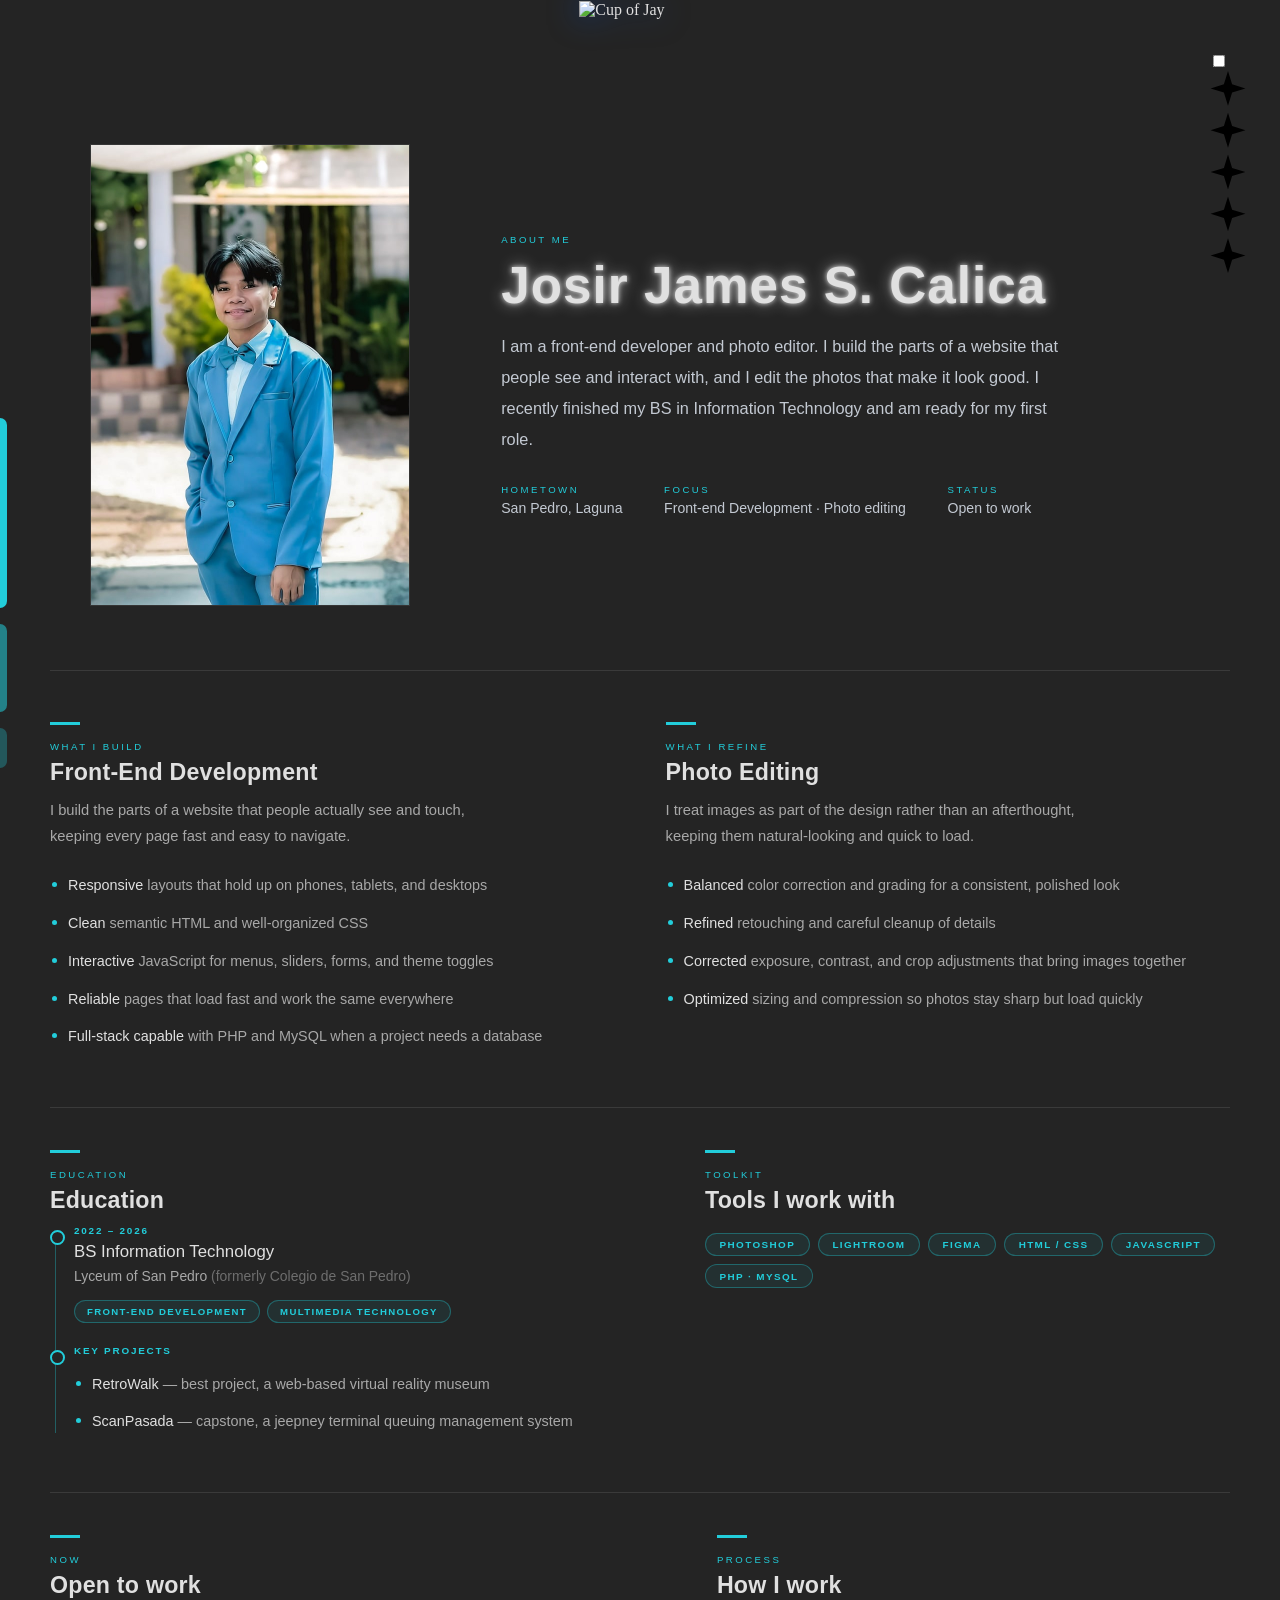
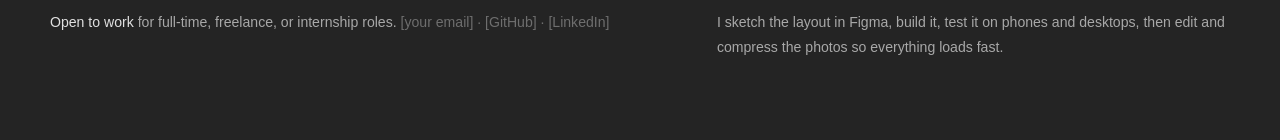
==== commit ca8a663b: "Revamp About page with open-section layout and reorganize stylesheets Rework the About page: single " ====
--- a/about.html
+++ b/about.html
@@ -6,7 +6,7 @@
     <meta name="description" content="About Josir James Calica - the developer and photo editor behind Cup of Jay">
     <title>About | Cup of Jay</title>
     <link rel="stylesheet" href="style.css">
-    <link rel="stylesheet" href="about-page.css?v=60">
+    <link rel="stylesheet" href="css/about-page.css?v=72">
     <link rel="stylesheet" href="theme-toggle.css">
     <script>
         (function() {
@@ -107,11 +107,12 @@
         </div>
     </div>
 
-    <!-- ═══ About page — Split Story: photo-left hero, intro-right, with
-         cyan Build / blue Edit columns below. T2 cascade ribbons on the edges. ═══ -->
+    <!-- ═══ About page — Split Story: photo-left hero, intro-right, Build/Edit
+         columns below. T2 cascade ribbons on the edges. Single accent color
+         per theme: dark = cyan, light = blue. ═══ -->
     <main class="about-page">
         <!-- side accents — desktop only: cascade ribbons (T2),
-             cyan stepping down from top-left, blue up from bottom-right -->
+             stepping down from top-left, up from bottom-right -->
         <div class="ap-rib ap-rib--l" aria-hidden="true"><i class="a"></i><i class="b"></i><i class="c"></i></div>
         <div class="ap-rib ap-rib--r" aria-hidden="true"><i class="a"></i><i class="b"></i><i class="c"></i></div>
 
@@ -121,80 +122,100 @@
                     <img src="./assets/profile_photo/profile-920.jpg" alt="Portrait of Josir">
                 </figure>
                 <div class="ap-hero__txt">
-                    <div class="k">Cup of Jay — About</div>
-                    <h1>Josir James Calica</h1>
-                    <p class="ap-lead">I'm a front-end developer and a photo editor. I build the parts of a website people see and click — and I edit the photos that make it look good. Just finished my BS in Information Technology, ready for my first role.</p>
+                    <div class="k">About Me</div>
+                    <h1>Josir James S. Calica</h1>
+                    <p class="ap-lead">I am a front-end developer and photo editor. I build the parts of a website that people see and interact with, and I edit the photos that make it look good. I recently finished my BS in Information Technology and am ready for my first role.</p>
                     <div class="ap-meta">
-                        <div><div class="k">Base</div><p>San Pedro, Laguna PH</p></div>
-                        <div><div class="k">Focus</div><p>Front-end · Photo editing</p></div>
+                        <div><div class="k">Hometown</div><p>San Pedro, Laguna</p></div>
+                        <div><div class="k">Focus</div><p>Front-end Development · Photo editing</p></div>
                         <div><div class="k">Status</div><p class="ap-open">Open to work</p></div>
                     </div>
                 </div>
             </div>
 
-            <div class="ap-cols">
-                <!-- Column 1 -->
-                <div class="ap-col">
-                    <div class="ap-card" data-c="build">
-                        <div class="k">Build — Front-End Developer</div>
-                        <ul>
-                            <li>Responsive layouts for phones, tablets, and computers</li>
-                            <li>Clean HTML and CSS</li>
-                            <li>JavaScript for menus, sliders, forms, and theme toggles</li>
-                            <li>Fast pages that are easy to use</li>
-                            <li>PHP and MySQL when a page needs a database</li>
-                        </ul>
+            <!-- ══ Work — two open columns ══ -->
+            <div class="ap-work ap-anim">
+                <section class="ap-sec">
+                    <div class="ap-tick"></div>
+                    <div class="k">What I build</div>
+                    <h2>Front-End Development</h2>
+                    <p class="ap-sub">I build the parts of a website that people actually see and touch, keeping every page fast and easy to navigate.</p>
+                    <ul class="ap-list">
+                        <li><b>Responsive</b> layouts that hold up on phones, tablets, and desktops</li>
+                        <li><b>Clean</b> semantic HTML and well-organized CSS</li>
+                        <li><b>Interactive</b> JavaScript for menus, sliders, forms, and theme toggles</li>
+                        <li><b>Reliable</b> pages that load fast and work the same everywhere</li>
+                        <li><b>Full-stack capable</b> with PHP and MySQL when a project needs a database</li>
+                    </ul>
+                </section>
+                <section class="ap-sec">
+                    <div class="ap-tick"></div>
+                    <div class="k">What I refine</div>
+                    <h2>Photo Editing</h2>
+                    <p class="ap-sub">I treat images as part of the design rather than an afterthought, keeping them natural-looking and quick to load.</p>
+                    <ul class="ap-list">
+                        <li><b>Balanced</b> color correction and grading for a consistent, polished look</li>
+                        <li><b>Refined</b> retouching and careful cleanup of details</li>
+                        <li><b>Corrected</b> exposure, contrast, and crop adjustments that bring images together</li>
+                        <li><b>Optimized</b> sizing and compression so photos stay sharp but load quickly</li>
+                    </ul>
+                </section>
+            </div>
+
+            <!-- ══ Facts — education + toolkit ══ -->
+            <div class="ap-grid ap-anim">
+                <section class="ap-sec ap-edu">
+                    <div class="ap-tick"></div>
+                    <div class="k">Education</div>
+                    <h2>Education</h2>
+                    <div class="ap-edu__tl">
+                        <div class="ap-edu__node">
+                            <div class="ap-edu__yr">2022 – 2026</div>
+                            <p class="ap-edu__deg">BS Information Technology</p>
+                            <p class="ap-edu__sch">Lyceum of San Pedro <span class="ap-muted">(formerly Colegio de San Pedro)</span></p>
+                            <div class="ap-edu__chips">
+                                <span>Front-end development</span>
+                                <span>Multimedia technology</span>
+                            </div>
+                        </div>
+                        <div class="ap-edu__node">
+                            <div class="ap-edu__yr">Key Projects</div>
+                            <ul class="ap-list">
+                                <li><b>RetroWalk</b> — best project, a web-based virtual reality museum</li>
+                                <li><b>ScanPasada</b> — capstone, a jeepney terminal queuing management system</li>
+                            </ul>
+                        </div>
                     </div>
-
-                    <div class="ap-card" data-c="study">
-                        <div class="k">Study — Education</div>
-                        <ul>
-                            <li>BS Information Technology — <span class="ap-muted">[School name], [Year]</span></li>
-                            <li>Focus: front-end web development</li>
-                            <li>Best project: <span class="ap-muted">[Project name], [what it does]</span></li>
-                        </ul>
+                </section>
+                <section class="ap-sec">
+                    <div class="ap-tick"></div>
+                    <div class="k">Toolkit</div>
+                    <h2>Tools I work with</h2>
+                    <div class="ap-chips">
+                        <span>Photoshop</span>
+                        <span>Lightroom</span>
+                        <span>Figma</span>
+                        <span>HTML / CSS</span>
+                        <span>JavaScript</span>
+                        <span>PHP · MySQL</span>
                     </div>
-                </div>
-
-                <!-- Column 2 -->
-                <div class="ap-col">
-                    <div class="ap-card" data-c="edit">
-                        <div class="k k--blue">Edit — Photo Editor</div>
-                        <ul>
-                            <li>Color correction and color grading</li>
-                            <li>Retouching and cleanup</li>
-                            <li>Exposure, contrast, and crop fixes</li>
-                            <li>Sizing and compressing images for the web</li>
-                        </ul>
-                    </div>
-
-                    <div class="ap-card" data-c="stack">
-                        <div class="k k--blue">Toolkit</div>
-                        <ul>
-                            <li>Photoshop · Lightroom · Figma</li>
-                            <li>Color grading · Image optimization</li>
-                        </ul>
-                    </div>
-                </div>
-            </div>
-
-            <div class="ap-strip">
-                <div class="ap-strip__item" data-c="process">
+                </section>
+            </div>
+
+            <!-- ══ Now — status + process ══ -->
+            <div class="ap-now ap-anim">
+                <section class="ap-sec">
+                    <div class="ap-tick"></div>
+                    <div class="k">Now</div>
+                    <h2>Open to work</h2>
+                    <p><b class="ap-open">Open to work</b> for full-time, freelance, or internship roles. <span class="ap-muted">[your email] · [GitHub] · [LinkedIn]</span></p>
+                </section>
+                <section class="ap-sec">
+                    <div class="ap-tick"></div>
                     <div class="k">Process</div>
-                    <p><b>Plan → Sketch in Figma → Code → Test on phone and desktop →</b> edit and compress the photos so it loads fast.</p>
-                </div>
-                <div class="ap-strip__item" data-c="edge">
-                    <div class="k k--blue">Advantage</div>
-                    <p>Most developers don't edit photos, and most editors don't code. I do both — so the whole thing looks like it belongs together.</p>
-                </div>
-                <div class="ap-strip__item" data-c="offline">
-                    <div class="k">Offline</div>
-                    <p><b>Fuel:</b> Lofi for coding, soundtracks for editing. <b>Belief:</b> you don't need fancy gear to make great work. <b>Learning:</b> <span class="ap-muted">[skill]</span> · <b>Fun:</b> <span class="ap-muted">[hobby]</span></p>
-                </div>
-                <div class="ap-strip__item" data-c="status">
-                    <div class="k k--blue">Status</div>
-                    <p><b class="ap-open">OPEN TO WORK</b> — full-time, freelance, or internship.<br><span class="ap-muted">[your email] · [GitHub] · [LinkedIn]</span></p>
-                </div>
+                    <h2>How I work</h2>
+                    <p>I sketch the layout in Figma, build it, test it on phones and desktops, then edit and compress the photos so everything loads fast.</p>
+                </section>
             </div>
         </div>
     </main>
@@ -208,12 +229,14 @@
             function pin() {
                 if (fired) return;
                 fired = true;
-                wall.querySelectorAll('.ap-hero, .ap-card, .ap-strip__item').forEach(function(f, i) {
+                wall.querySelectorAll('.ap-hero, .ap-anim').forEach(function(f, i) {
                     f.style.setProperty('--pin-i', i);
                 });
                 wall.classList.add('pinned');
             }
             setTimeout(pin, 250);
+            // Safety net: settle everything visible in case animations stall.
+            setTimeout(function() { wall.classList.add('ap-settled'); }, 2500);
         })();
     </script>
 
--- a/css/about-page.css
+++ b/css/about-page.css
@@ -0,0 +1,418 @@
+/* ═══ About page — Split Story hero (kept) + open editorial sections.
+       Hero: photo-left + intro-right, untouched.
+       Body: no boxes — titled sections, trait lists, chip toolkit,
+       and a slim "Now" band. One accent color per theme:
+       dark = cyan, light = blue. No gradients. ═══ */
+
+.about-page {
+    position: relative;
+    padding: 8rem 2.5rem 5rem;
+    min-height: 100vh;
+    background-color: var(--dark-bg-primary);
+    overflow: hidden;
+}
+
+/* ── Content ── */
+.about-wall {
+    position: relative;
+    z-index: 1;
+    max-width: 1180px;
+    margin: 0 auto;
+}
+
+/* ── Side accents — cascade ribbons (T2). Desktop only.
+       Ribbons step down from the top-left and up from the
+       bottom-right, fading. Single accent color per theme. ── */
+.ap-rib {
+    display: none;
+}
+@media (min-width: 1181px) {
+    .ap-rib {
+        display: block;
+        position: absolute;
+        z-index: 0;
+        pointer-events: none;
+    }
+    .ap-rib i {
+        position: absolute;
+        width: 7px;
+        border-radius: 0 100px 100px 0;
+        background: var(--brand-primary);
+    }
+    /* left: anchored to top area, stepping down */
+    .ap-rib--l { left: 0; top: 0; height: 100%; }
+    .ap-rib--l .a { top: 24%; height: 190px; }
+    .ap-rib--l .b { top: calc(24% + 206px); height: 88px; opacity: 0.55; }
+    .ap-rib--l .c { top: calc(24% + 310px); height: 40px; opacity: 0.3; }
+    /* right: anchored to bottom area, stepping up */
+    .ap-rib--r { right: 0; top: 0; height: 100%; }
+    .ap-rib--r i { border-radius: 100px 0 0 100px; }
+    .ap-rib--r .a { bottom: 24%; top: auto; height: 190px; }
+    .ap-rib--r .b { bottom: calc(24% + 206px); top: auto; height: 88px; opacity: 0.55; }
+    .ap-rib--r .c { bottom: calc(24% + 310px); top: auto; height: 40px; opacity: 0.3; }
+}
+/* light mode: single accent = blue on white */
+body.light-mode .ap-rib i { background: var(--brand-primary-dark); }
+
+/* ── Hero — split story (unchanged design) ── */
+.ap-hero {
+    display: grid;
+    grid-template-columns: 400px 1fr;
+    gap: 3.2rem;
+    align-items: center;
+    padding-bottom: 3rem;
+    border-bottom: 1px solid rgba(255, 255, 255, 0.1);
+}
+.ap-hero__photo {
+    height: 460px;
+    overflow: hidden;
+    border: 1px solid rgba(255, 255, 255, 0.08);
+}
+.ap-hero__photo img {
+    width: 100%;
+    height: 100%;
+    object-fit: cover;
+    display: block;
+}
+.ap-hero__txt h1 {
+    font-family: 'NavBarFont', sans-serif;
+    font-size: clamp(2.2rem, 4.2vw, 3.2rem);
+    line-height: 1.08;
+    margin: 0.8rem 0 1.1rem;
+    color: var(--dark-text-primary);
+    letter-spacing: 0.02em;
+}
+.ap-lead {
+    font-family: 'ProjectCardDescriptionFont', sans-serif;
+    font-size: 1.02rem;
+    line-height: 1.9;
+    color: #c3c9d2;
+    max-width: 560px;
+}
+.ap-meta {
+    display: flex;
+    gap: 2.6rem;
+    margin-top: 1.8rem;
+}
+.ap-meta .k { display: block; margin-bottom: 5px; }
+.ap-meta p {
+    color: #c3c9d2;
+    font-size: 0.88rem;
+    margin: 0;
+    font-family: 'ProjectCardDescriptionFont', sans-serif;
+}
+.ap-open { color: var(--brand-primary); }
+
+/* shared label style — .k--blue is legacy markup, now mapped to the accent */
+.ap-hero .k, .ap-card .k, .ap-strip__item .k, .about-wall .k,
+.ap-hero .k--blue, .ap-card .k--blue, .ap-strip__item .k--blue {
+    font-family: 'ProjectCardEyeBrowFont', sans-serif;
+    font-size: 0.6rem;
+    letter-spacing: 0.26em;
+    text-transform: uppercase;
+    color: var(--brand-primary);
+}
+
+/* ═══ Body — open sections below the hero ═══ */
+
+/* small tick used to open each section */
+.ap-tick {
+    width: 30px;
+    height: 3px;
+    background: var(--brand-primary);
+    margin-bottom: 1rem;
+}
+
+/* section titles */
+.ap-sec h2 {
+    font-family: 'NavBarFont', sans-serif;
+    font-size: 1.45rem;
+    line-height: 1.2;
+    letter-spacing: 0.01em;
+    color: var(--dark-text-primary);
+    margin: 0.45rem 0 0.6rem;
+}
+.ap-sub {
+    font-family: 'ProjectCardDescriptionFont', sans-serif;
+    font-size: 0.92rem;
+    line-height: 1.8;
+    color: #a8a8a8;
+    max-width: 460px;
+    margin: 0;
+}
+
+/* trait list: Adjective — description */
+.ap-list {
+    list-style: none;
+    margin: 1.1rem 0 0;
+    padding: 0;
+}
+.ap-list li {
+    position: relative;
+    padding: 7px 0 7px 18px;
+    font-size: 0.9rem;
+    line-height: 1.65;
+    font-family: 'ProjectCardDescriptionFont', sans-serif;
+    color: #a8a8a8;
+}
+.ap-list li::before {
+    content: '';
+    position: absolute;
+    left: 2px;
+    top: 15px;
+    width: 5px;
+    height: 5px;
+    border-radius: 50%;
+    background: var(--brand-primary);
+}
+.ap-list b {
+    color: var(--dark-text-primary);
+    font-weight: normal;
+}
+
+/* ── Work: two open columns — Development | Photo Editing ── */
+.ap-work {
+    display: grid;
+    grid-template-columns: 1fr 1fr;
+    gap: 3.2rem;
+    padding-top: 3.2rem;
+}
+
+/* ── Facts band: Education | Toolkit ── */
+.ap-grid {
+    display: grid;
+    grid-template-columns: 1.15fr 1fr;
+    gap: 3.2rem;
+    margin-top: 3.2rem;
+    padding-top: 2.6rem;
+    border-top: 1px solid rgba(255, 255, 255, 0.1);
+}
+.ap-edu .ap-edu__tl {
+    position: relative;
+    padding-left: 24px;
+    margin-top: 0.4rem;
+}
+.ap-edu .ap-edu__tl::before {
+    content: '';
+    position: absolute;
+    left: 5px;
+    top: 8px;
+    bottom: 8px;
+    width: 1px;
+    background: color-mix(in srgb, var(--brand-primary) 35%, transparent);
+}
+.ap-edu .ap-edu__node {
+    position: relative;
+    padding-bottom: 1.4rem;
+}
+.ap-edu .ap-edu__node:last-child { padding-bottom: 0; }
+.ap-edu .ap-edu__node::before {
+    content: '';
+    position: absolute;
+    left: -24px;
+    top: 5px;
+    width: 11px;
+    height: 11px;
+    border-radius: 50%;
+    background: var(--dark-bg-primary);
+    border: 2px solid var(--brand-primary);
+}
+.ap-edu .ap-edu__yr {
+    font-family: 'ProjectCardEyeBrowFont', sans-serif;
+    font-size: 0.62rem;
+    font-weight: 700;
+    letter-spacing: 0.18em;
+    text-transform: uppercase;
+    color: var(--brand-primary);
+}
+.ap-edu .ap-edu__deg {
+    font-family: 'NavBarFont', sans-serif;
+    font-size: 1.05rem;
+    color: var(--dark-text-primary);
+    margin: 0.4rem 0 0.2rem;
+}
+.ap-edu .ap-edu__sch {
+    font-family: 'ProjectCardDescriptionFont', sans-serif;
+    font-size: 0.87rem;
+    line-height: 1.7;
+    color: #a8a8a8;
+    margin: 0;
+}
+.ap-edu .ap-edu__chips {
+    display: flex;
+    flex-wrap: wrap;
+    gap: 0.45rem;
+    margin-top: 0.7rem;
+}
+.ap-edu .ap-edu__chips span {
+    font-family: 'ProjectCardEyeBrowFont', sans-serif;
+    font-size: 0.6rem;
+    font-weight: 700;
+    letter-spacing: 0.14em;
+    text-transform: uppercase;
+    color: var(--brand-primary);
+    border: 1px solid color-mix(in srgb, var(--brand-primary) 35%, transparent);
+    background: color-mix(in srgb, var(--brand-primary) 7%, transparent);
+    border-radius: 999px;
+    padding: 0.3rem 0.75rem;
+}
+.ap-edu .ap-list {
+    margin-top: 0.6rem;
+}
+/* toolkit chips */
+.ap-chips {
+    display: flex;
+    flex-wrap: wrap;
+    gap: 0.5rem;
+    margin-top: 1.1rem;
+}
+.ap-chips span {
+    font-family: 'ProjectCardEyeBrowFont', sans-serif;
+    font-size: 0.62rem;
+    font-weight: 700;
+    letter-spacing: 0.14em;
+    text-transform: uppercase;
+    color: var(--brand-primary);
+    border: 1px solid color-mix(in srgb, var(--brand-primary) 35%, transparent);
+    background: color-mix(in srgb, var(--brand-primary) 7%, transparent);
+    border-radius: 999px;
+    padding: 0.34rem 0.85rem;
+}
+
+/* ── Now band: status + process, slim ── */
+.ap-now {
+    display: grid;
+    grid-template-columns: 1.2fr 1fr;
+    gap: 3.2rem;
+    margin-top: 3.2rem;
+    padding-top: 2.6rem;
+    border-top: 1px solid rgba(255, 255, 255, 0.1);
+}
+.ap-now p {
+    font-family: 'ProjectCardDescriptionFont', sans-serif;
+    font-size: 0.88rem;
+    line-height: 1.8;
+    color: #a8a8a8;
+    margin: 0.55rem 0 0;
+}
+.ap-now b { color: var(--dark-text-primary); font-weight: normal; }
+.ap-now .ap-open { font-weight: normal; }
+
+.ap-muted { color: #6e6e6e; }
+
+/* ── Two-column tablet: hero stacks, sections stay side by side ── */
+@media (max-width: 1024px) {
+    .ap-hero {
+        grid-template-columns: 1fr;
+        gap: 2.2rem;
+    }
+    /* stacked layout: text (name + intro) on top, photo below */
+    .ap-hero__txt { order: -1; }
+    .ap-hero__photo { height: 420px; max-width: 480px; margin: 0 auto; }
+    .ap-work { gap: 2rem; }
+    .ap-grid { gap: 2rem; }
+    .ap-now { gap: 2rem; }
+}
+/* ── Mobile: everything stacks ── */
+@media (max-width: 620px) {
+    .about-page { padding: 7rem 1.4rem 4rem; }
+    .ap-hero__photo { height: 360px; }
+    .ap-work { grid-template-columns: 1fr; gap: 2.6rem; }
+    .ap-grid { grid-template-columns: 1fr; gap: 2.6rem; }
+    .ap-now { grid-template-columns: 1fr; gap: 1.8rem; }
+    .ap-meta { flex-direction: column; gap: 1rem; }
+}
+/* ── Stacked layouts (tablet + mobile): center the hero text,
+       name on one line ── */
+@media (max-width: 1024px) {
+    .ap-hero__txt { text-align: center; }
+    .ap-hero__txt h1 {
+        font-size: clamp(2rem, 6.2vw, 3.4rem);
+        white-space: nowrap;
+        width: fit-content;
+        margin-left: auto;
+        margin-right: auto;
+    }
+    .ap-hero__txt .k { display: inline-block; }
+    .ap-lead { margin-left: auto; margin-right: auto; }
+    .ap-meta { justify-content: center; }
+}
+@media (max-width: 480px) {
+    /* too narrow for one line: shrink type further instead of wrapping */
+    .ap-hero__txt h1 { font-size: clamp(1.45rem, 7.4vw, 2rem); }
+}
+
+/* ── Light mode — gallery-white page ── */
+body.light-mode .about-page { background-color: #fafafa; }
+body.light-mode .ap-hero { border-bottom-color: rgba(15, 23, 32, 0.15); }
+body.light-mode .ap-hero__photo { border-color: rgba(15, 23, 32, 0.12); }
+body.light-mode .ap-hero__txt h1 { color: #171d28; text-shadow: none; }
+body.light-mode .ap-lead { color: #455062; }
+body.light-mode .ap-meta p { color: #455062; }
+body.light-mode .ap-open { color: var(--brand-primary-dark); }
+body.light-mode .ap-hero .k,
+body.light-mode .ap-card .k,
+body.light-mode .ap-strip__item .k,
+body.light-mode .about-wall .k { color: var(--brand-primary-dark); }
+body.light-mode .ap-tick { background: var(--brand-primary-dark); }
+body.light-mode .ap-sec h2 { color: #171d28; }
+body.light-mode .ap-sub { color: #455062; }
+body.light-mode .ap-list li { color: #455062; }
+body.light-mode .ap-list li::before { background: var(--brand-primary-dark); }
+body.light-mode .ap-list b { color: #171d28; }
+body.light-mode .ap-grid,
+body.light-mode .ap-now { border-top-color: rgba(15, 23, 32, 0.12); }
+body.light-mode .ap-edu .ap-edu__tl::before { background: rgba(0, 79, 210, 0.3); }
+body.light-mode .ap-edu .ap-edu__node::before { background: #fafafa; border-color: var(--brand-primary-dark); }
+body.light-mode .ap-edu .ap-edu__yr { color: var(--brand-primary-dark); }
+body.light-mode .ap-edu .ap-edu__deg { color: #171d28; }
+body.light-mode .ap-edu .ap-edu__sch { color: #455062; }
+body.light-mode .ap-edu .ap-edu__chips span {
+    color: var(--brand-primary-dark);
+    border-color: rgba(0, 79, 210, 0.35);
+    background: rgba(0, 79, 210, 0.06);
+}
+body.light-mode .ap-chips span {
+    color: var(--brand-primary-dark);
+    border-color: rgba(0, 79, 210, 0.35);
+    background: rgba(0, 79, 210, 0.06);
+}
+body.light-mode .ap-now p { color: #455062; }
+body.light-mode .ap-now b { color: #2c3442; }
+body.light-mode .ap-muted { color: #a29a89; }
+
+/* ═══ Entrance — soft staggered rise ═══ */
+html.p44-js .about-wall:not(.pinned) .ap-hero,
+html.p44-js .about-wall:not(.pinned) .ap-anim {
+    opacity: 0;
+}
+
+.about-wall.pinned .ap-hero,
+.about-wall.pinned .ap-anim {
+    animation: ap-rise 0.7s cubic-bezier(0.22, 1, 0.36, 1) both;
+    animation-delay: calc(var(--pin-i, 0) * 70ms);
+}
+
+@keyframes ap-rise {
+    0%   { opacity: 0; transform: translateY(18px); }
+    100% { opacity: 1; transform: none; }
+}
+
+@media (prefers-reduced-motion: reduce) {
+    html.p44-js .about-wall:not(.pinned) .ap-hero,
+    html.p44-js .about-wall:not(.pinned) .ap-anim {
+        opacity: 1;
+    }
+    .about-wall.pinned .ap-hero,
+    .about-wall.pinned .ap-anim {
+        animation: none;
+    }
+}
+
+/* Safety net: if entrance animations ever get stuck (exotic browsers,
+   headless capture), settle everything visible shortly after load. */
+.about-wall.ap-settled .ap-hero,
+.about-wall.ap-settled .ap-anim {
+    animation: none;
+    opacity: 1;
+}
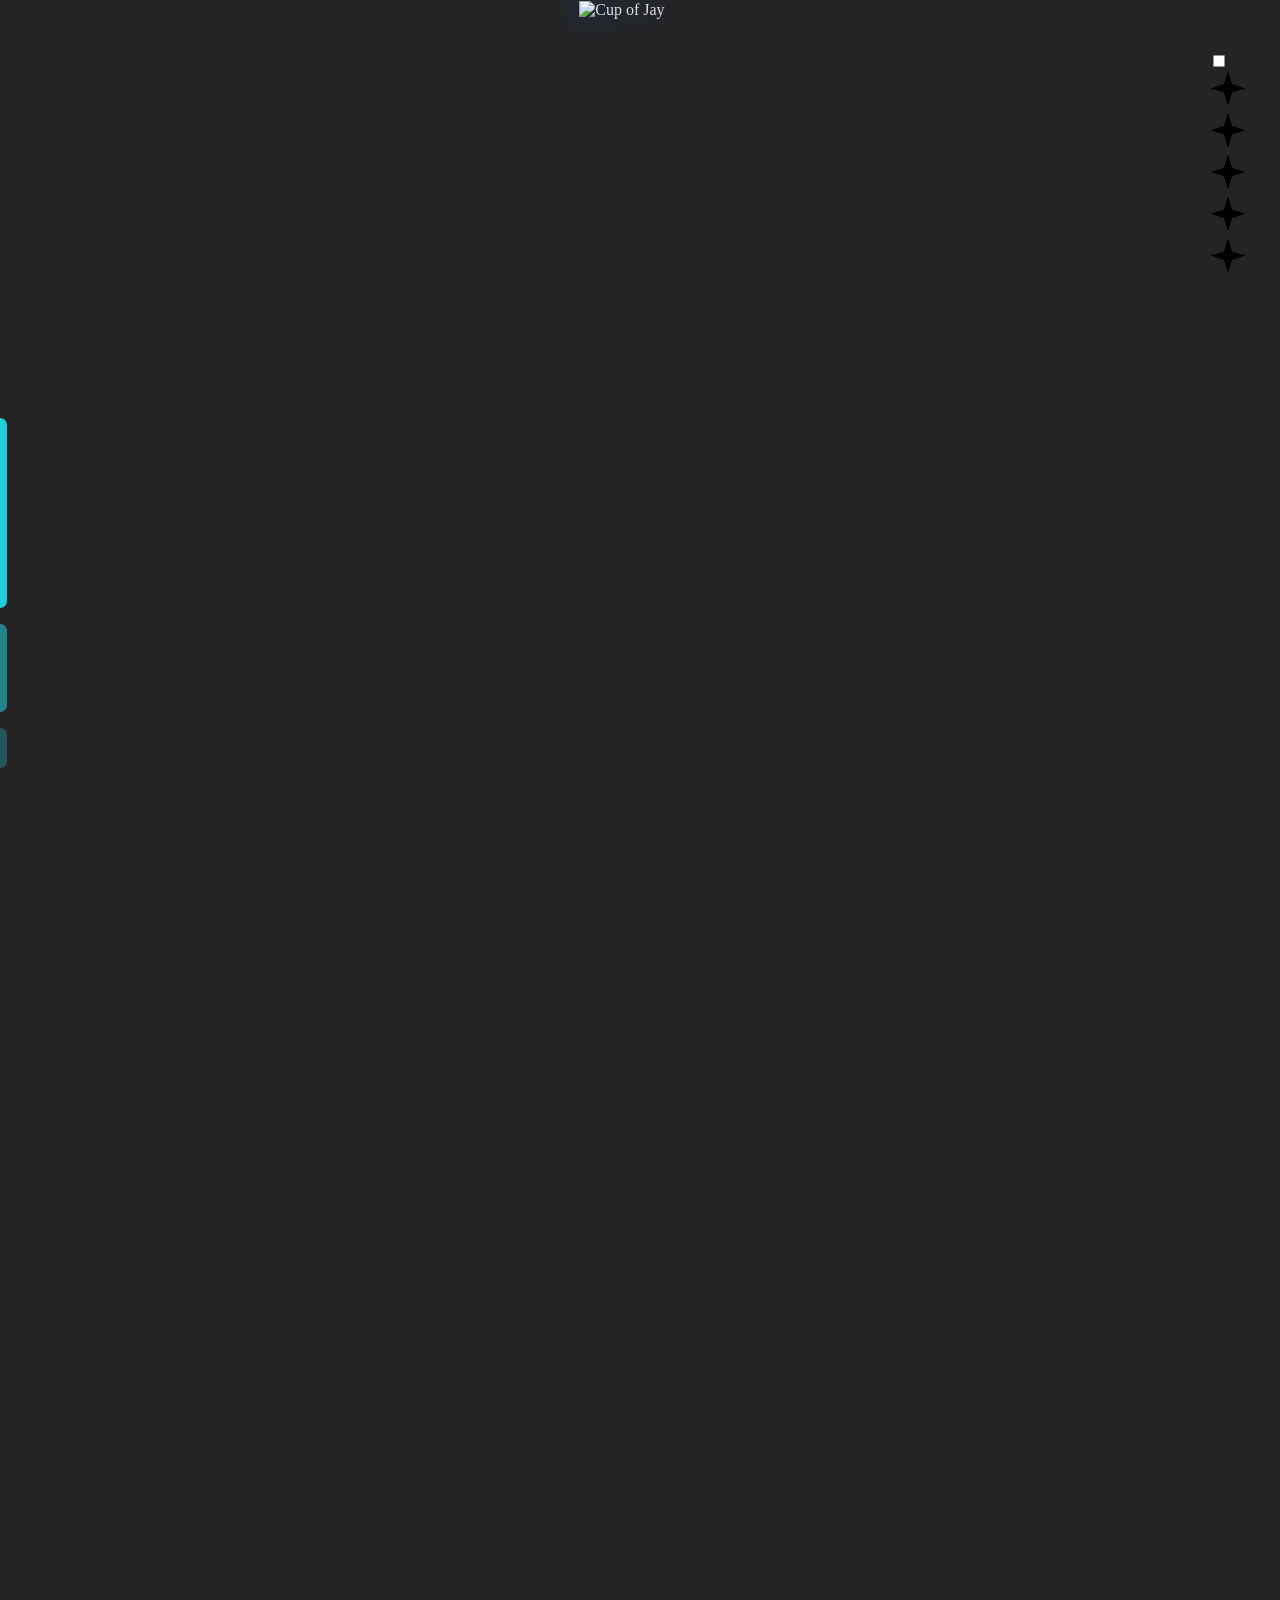
==== commit e25f0aac: "Add scroll-reveal animations across all pages and project landing pages Introduce js/scroll-reveal.j" ====
--- a/about.html
+++ b/about.html
@@ -5,8 +5,8 @@
     <meta name="viewport" content="width=device-width, initial-scale=1.0">
     <meta name="description" content="About Josir James Calica - the developer and photo editor behind Cup of Jay">
     <title>About | Cup of Jay</title>
-    <link rel="stylesheet" href="style.css">
-    <link rel="stylesheet" href="css/about-page.css?v=72">
+    <link rel="stylesheet" href="style.css?v=18">
+    <link rel="stylesheet" href="css/about-page.css?v=73">
     <link rel="stylesheet" href="theme-toggle.css">
     <script>
         (function() {
@@ -117,7 +117,7 @@
         <div class="ap-rib ap-rib--r" aria-hidden="true"><i class="a"></i><i class="b"></i><i class="c"></i></div>
 
         <div class="about-wall">
-            <div class="ap-hero">
+            <div class="ap-hero" data-reveal>
                 <figure class="ap-hero__photo">
                     <img src="./assets/profile_photo/profile-920.jpg" alt="Portrait of Josir">
                 </figure>
@@ -134,7 +134,7 @@
             </div>
 
             <!-- ══ Work — two open columns ══ -->
-            <div class="ap-work ap-anim">
+            <div class="ap-work" data-reveal>
                 <section class="ap-sec">
                     <div class="ap-tick"></div>
                     <div class="k">What I build</div>
@@ -163,7 +163,7 @@
             </div>
 
             <!-- ══ Facts — education + toolkit ══ -->
-            <div class="ap-grid ap-anim">
+            <div class="ap-grid" data-reveal>
                 <section class="ap-sec ap-edu">
                     <div class="ap-tick"></div>
                     <div class="k">Education</div>
@@ -203,7 +203,7 @@
             </div>
 
             <!-- ══ Now — status + process ══ -->
-            <div class="ap-now ap-anim">
+            <div class="ap-now" data-reveal>
                 <section class="ap-sec">
                     <div class="ap-tick"></div>
                     <div class="k">Now</div>
@@ -221,27 +221,12 @@
     </main>
 
     <script>
-        // Entrance: stamp each block with a stagger index and fade-rise.
-        (function() {
-            var wall = document.querySelector('.about-wall');
-            if (!wall) return;
-            var fired = false;
-            function pin() {
-                if (fired) return;
-                fired = true;
-                wall.querySelectorAll('.ap-hero, .ap-anim').forEach(function(f, i) {
-                    f.style.setProperty('--pin-i', i);
-                });
-                wall.classList.add('pinned');
-            }
-            setTimeout(pin, 250);
-            // Safety net: settle everything visible in case animations stall.
-            setTimeout(function() { wall.classList.add('ap-settled'); }, 2500);
-        })();
+        // Entrance: hero + body sections all reveal via js/scroll-reveal.js
+        // (data-reveal + html.p44-js guard in the inline head script).
     </script>
 
-    <script type="module" src="main.js?v=10"></script>
+    <script type="module" src="main.js?v=11"></script>
     <script src="lib/libgif.js"></script>
-    <script src="lib/web-pet-engine.js"></script>
+    <script type="module" src="lib/web-pet-engine.js"></script>
 </body>
 </html>
--- a/style.css
+++ b/style.css
@@ -2375,3 +2375,28 @@
     box-shadow: 0 6px 24px rgba(0,79,210,0.4), inset 0 1px 0 rgba(255,255,255,0.25);
 }
 
+
+/* ═══ Scroll-reveal — staggered entrance for [data-reveal] blocks ═══ */
+html.p44-js [data-reveal]:not(.is-revealed) {
+    opacity: 0;
+    transform: translateY(22px);
+}
+
+[data-reveal] {
+    transition: opacity 0.7s cubic-bezier(0.22, 1, 0.36, 1),
+                transform 0.7s cubic-bezier(0.22, 1, 0.36, 1);
+    will-change: opacity, transform;
+}
+
+[data-reveal].is-revealed {
+    opacity: 1;
+    transform: none;
+}
+
+@media (prefers-reduced-motion: reduce) {
+    html.p44-js [data-reveal]:not(.is-revealed) {
+        opacity: 1;
+        transform: none;
+    }
+    [data-reveal] { transition: none; }
+}
--- a/css/about-page.css
+++ b/css/about-page.css
@@ -381,38 +381,5 @@
 body.light-mode .ap-now b { color: #2c3442; }
 body.light-mode .ap-muted { color: #a29a89; }
 
-/* ═══ Entrance — soft staggered rise ═══ */
-html.p44-js .about-wall:not(.pinned) .ap-hero,
-html.p44-js .about-wall:not(.pinned) .ap-anim {
-    opacity: 0;
-}
-
-.about-wall.pinned .ap-hero,
-.about-wall.pinned .ap-anim {
-    animation: ap-rise 0.7s cubic-bezier(0.22, 1, 0.36, 1) both;
-    animation-delay: calc(var(--pin-i, 0) * 70ms);
-}
-
-@keyframes ap-rise {
-    0%   { opacity: 0; transform: translateY(18px); }
-    100% { opacity: 1; transform: none; }
-}
-
-@media (prefers-reduced-motion: reduce) {
-    html.p44-js .about-wall:not(.pinned) .ap-hero,
-    html.p44-js .about-wall:not(.pinned) .ap-anim {
-        opacity: 1;
-    }
-    .about-wall.pinned .ap-hero,
-    .about-wall.pinned .ap-anim {
-        animation: none;
-    }
-}
-
-/* Safety net: if entrance animations ever get stuck (exotic browsers,
-   headless capture), settle everything visible shortly after load. */
-.about-wall.ap-settled .ap-hero,
-.about-wall.ap-settled .ap-anim {
-    animation: none;
-    opacity: 1;
-}
+/* ═══ Entrance — the whole page uses the shared scroll-reveal system
+       (data-reveal in the markup, transition rules in style.css). ═══ */
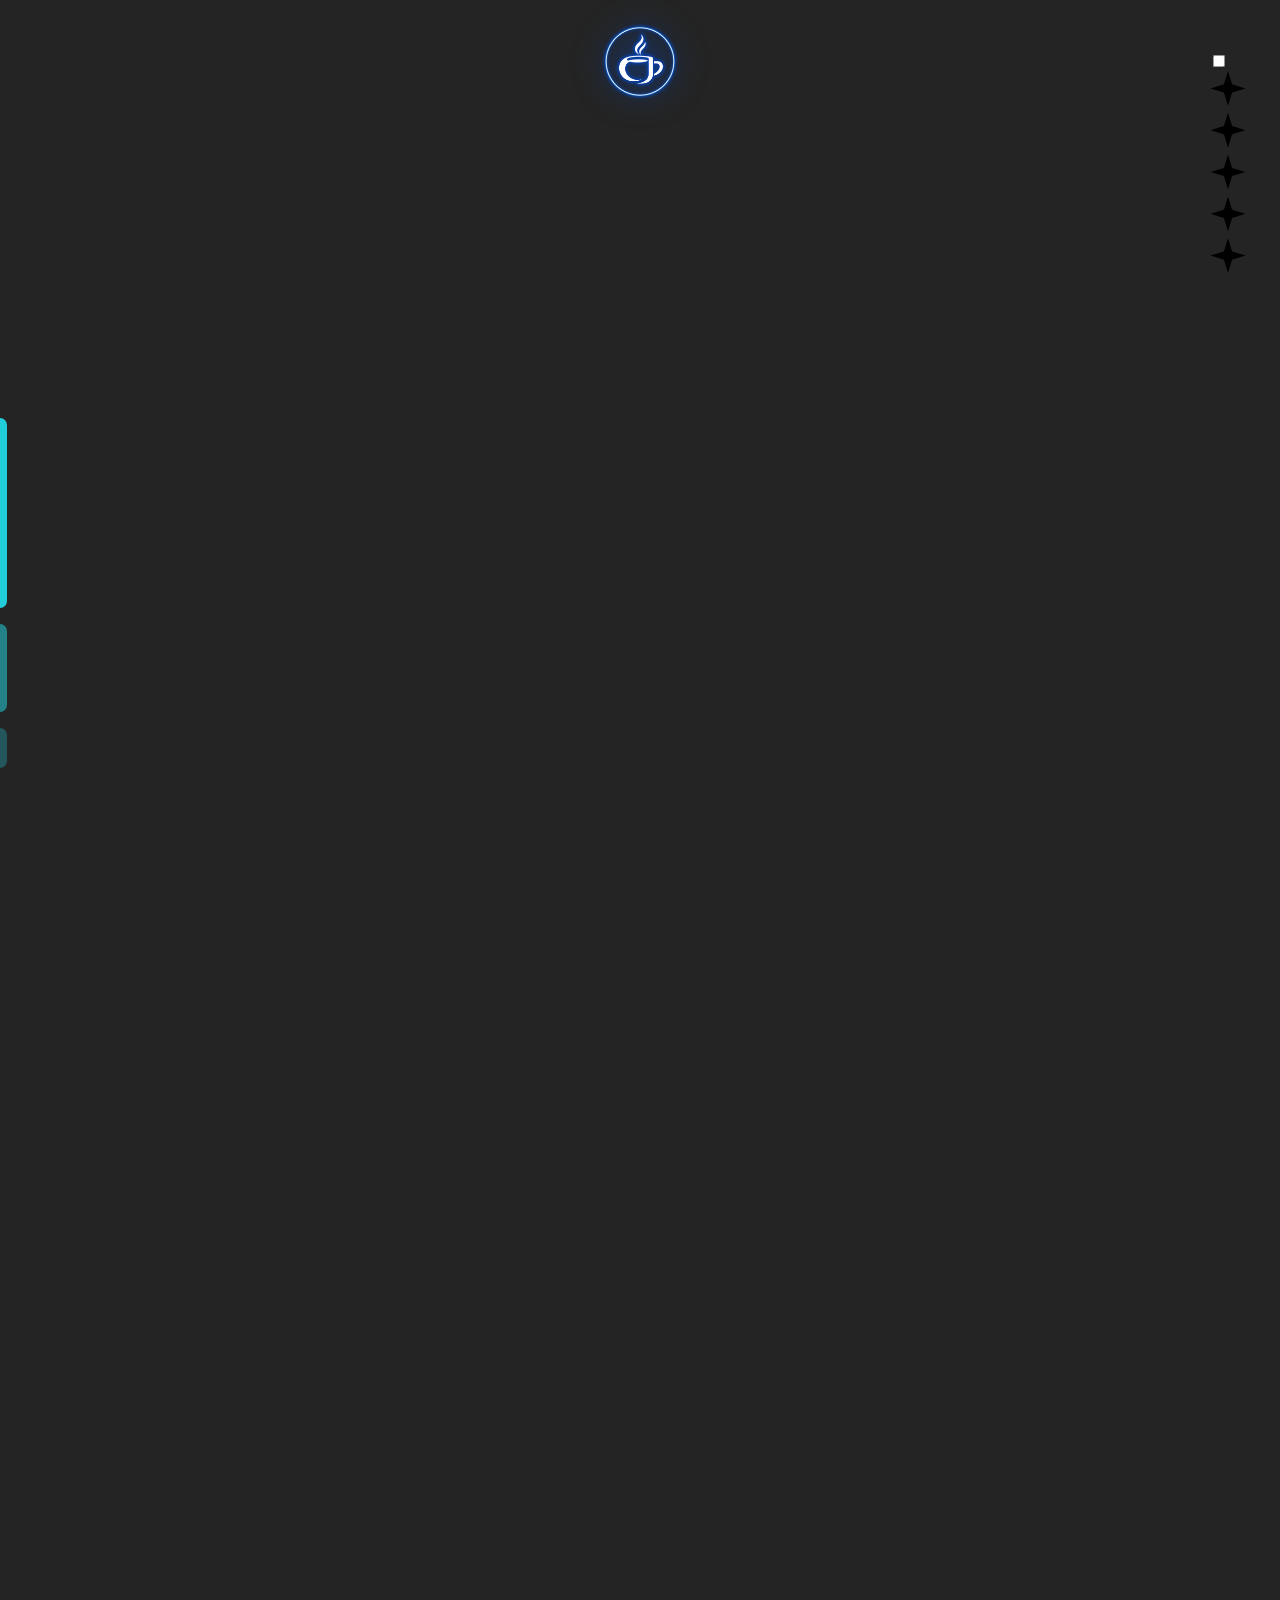
==== commit 5c1f93a5: "Add the redesigned Contact page with socials hero, FAQ card, and accent CTA - New contact.html + css" ====
--- a/about.html
+++ b/about.html
@@ -5,7 +5,7 @@
     <meta name="viewport" content="width=device-width, initial-scale=1.0">
     <meta name="description" content="About Josir James Calica - the developer and photo editor behind Cup of Jay">
     <title>About | Cup of Jay</title>
-    <link rel="stylesheet" href="style.css?v=18">
+    <link rel="stylesheet" href="style.css?v=19">
     <link rel="stylesheet" href="css/about-page.css?v=73">
     <link rel="stylesheet" href="theme-toggle.css">
     <script>
@@ -29,8 +29,8 @@
     
     <!-- Mobile Logo -->
     <div class="mobile-logo">
-        <img class="logo-light" src="./logo/logo1v2.png" alt="Cup of Jay">
-        <img class="logo-dark" src="./logo/logo1v1.png" alt="Cup of Jay">
+        <img class="logo-light" src="./logo/logo1v2.webp" alt="Cup of Jay">
+        <img class="logo-dark" src="./logo/logo1v1.webp" alt="Cup of Jay">
     </div>
 
     <!-- Mobile Burger Menu -->
@@ -49,8 +49,8 @@
     <!-- Mobile Nav Drawer -->
     <nav class="mobile-nav__drawer" aria-label="Mobile navigation">
         <div class="mobile-nav__header">
-            <img class="logo-light mobile-nav__header-logo" src="./logo/logo1v2.png" alt="Cup of Jay">
-            <img class="logo-dark mobile-nav__header-logo" src="./logo/logo1v1.png" alt="Cup of Jay">
+            <img class="logo-light mobile-nav__header-logo" src="./logo/logo1v2.webp" alt="Cup of Jay">
+            <img class="logo-dark mobile-nav__header-logo" src="./logo/logo1v1.webp" alt="Cup of Jay">
             <span class="mobile-nav__header-name">Cup of Jay</span>
         </div>
         <ul class="mobile-nav__list">
@@ -62,8 +62,8 @@
     <nav class="nav" aria-label="Main navigation">
         <!-- Logo floats above the nav, centered, out of flow -->
         <div class="nav__logo-item">
-            <img class="nav__logo-image logo-light" src="./logo/logo1v2.png" alt="Cup of Jay">
-            <img class="nav__logo-image logo-dark" src="./logo/logo1v1.png" alt="Cup of Jay">
+            <img class="nav__logo-image logo-light" src="./logo/logo1v2.webp" alt="Cup of Jay">
+            <img class="nav__logo-image logo-dark" src="./logo/logo1v1.webp" alt="Cup of Jay">
         </div>
         <ul class="nav__main-list">
             <!-- Rendered by js/nav.js from the single PAGES source -->
@@ -225,7 +225,7 @@
         // (data-reveal + html.p44-js guard in the inline head script).
     </script>
 
-    <script type="module" src="main.js?v=11"></script>
+    <script type="module" src="main.js?v=15"></script>
     <script src="lib/libgif.js"></script>
     <script type="module" src="lib/web-pet-engine.js"></script>
 </body>
--- a/style.css
+++ b/style.css
@@ -340,7 +340,7 @@
     width: 65vw;
     max-width: 240px;
     height: 100vh;
-    background: rgba(18, 18, 24, 0.92);
+    background: rgba(20, 20, 20, 0.96); /* matches the hero section's dark-mode #141414 */
     backdrop-filter: blur(24px);
     -webkit-backdrop-filter: blur(24px);
     z-index: 9995;
@@ -354,8 +354,6 @@
     display: flex;
     flex-direction: column;
     padding-top: 0;
-    /* Subtle brand accent at the top edge */
-    background-image: linear-gradient(to bottom, rgba(0,79,210,0.08) 0%, transparent 30%);
 }
 
 .mobile-nav__checkbox:checked ~ .mobile-nav__drawer {
@@ -458,17 +456,21 @@
     flex-shrink: 0;
 }
 
-.mobile-nav__list a:hover {
-    color: #ffffff;
-    padding-left: 2rem;
-    background: linear-gradient(90deg, rgba(0,79,210,0.15), rgba(34,205,218,0.06));
-    text-shadow: none;
-}
-
-.mobile-nav__list a:hover::before {
-    opacity: 1;
-    transform: translateX(0);
-    margin-right: 0.6rem;
+/* Hover effects only on devices that really hover — touch screens keep
+   taps animation-free (no sticky :hover after tapping a drawer link). */
+@media (hover: hover) and (pointer: fine) {
+    .mobile-nav__list a:hover {
+        color: #ffffff;
+        padding-left: 2rem;
+        background: linear-gradient(90deg, rgba(0,79,210,0.15), rgba(34,205,218,0.06));
+        text-shadow: none;
+    }
+
+    .mobile-nav__list a:hover::before {
+        opacity: 1;
+        transform: translateX(0);
+        margin-right: 0.6rem;
+    }
 }
 
 /* Light mode */
@@ -479,10 +481,12 @@
 body.light-mode .mobile-nav__list li { border-bottom-color: rgba(0,0,0,0.07); }
 body.light-mode .mobile-nav__list a { color: #333333; }
 body.light-mode .mobile-nav__list a::before { border-left-color: #004fd2; }
-body.light-mode .mobile-nav__list a:hover {
-    color: #111111;
-    background: rgba(0,0,0,0.06);
-    text-shadow: none;
+@media (hover: hover) and (pointer: fine) {
+    body.light-mode .mobile-nav__list a:hover {
+        color: #111111;
+        background: rgba(0,0,0,0.06);
+        text-shadow: none;
+    }
 }
 
 /* Mobile media query - only mobile-specific elements shown, burger handled in its own section */
@@ -1575,6 +1579,17 @@
     }
 }
 
+/* ≤500px: shrink the hero console so the full name stays on ONE line */
+@media (max-width: 500px) {
+    .hero-console {
+        font-size: clamp(1rem, 5vw, 1.6rem);
+    }
+
+    .hero-console__text {
+        white-space: nowrap;
+    }
+}
+
 @media (max-width: 479px) {
     .hero-section {
         height: auto;
@@ -1609,6 +1624,15 @@
     }
     h1 {
         font-size: 1.7rem;
+    }
+}
+
+/* ≤500px: hero image takes nearly the full width on small screens.
+   Placed AFTER the 479px/359px blocks so this override wins at ≤500px. */
+@media (max-width: 500px) {
+    .hero-image {
+        width: clamp(22rem, 98vw, 36rem);
+        max-width: 98vw;
     }
 }
 
@@ -1867,6 +1891,7 @@
     position: relative;
     overflow: hidden;
     margin-top: 1.1rem;
+    font-family: 'ProjectCardEyeBrowFont', sans-serif;
     font-size: 0.78rem;
     font-weight: 600;
     letter-spacing: 0.14em;
